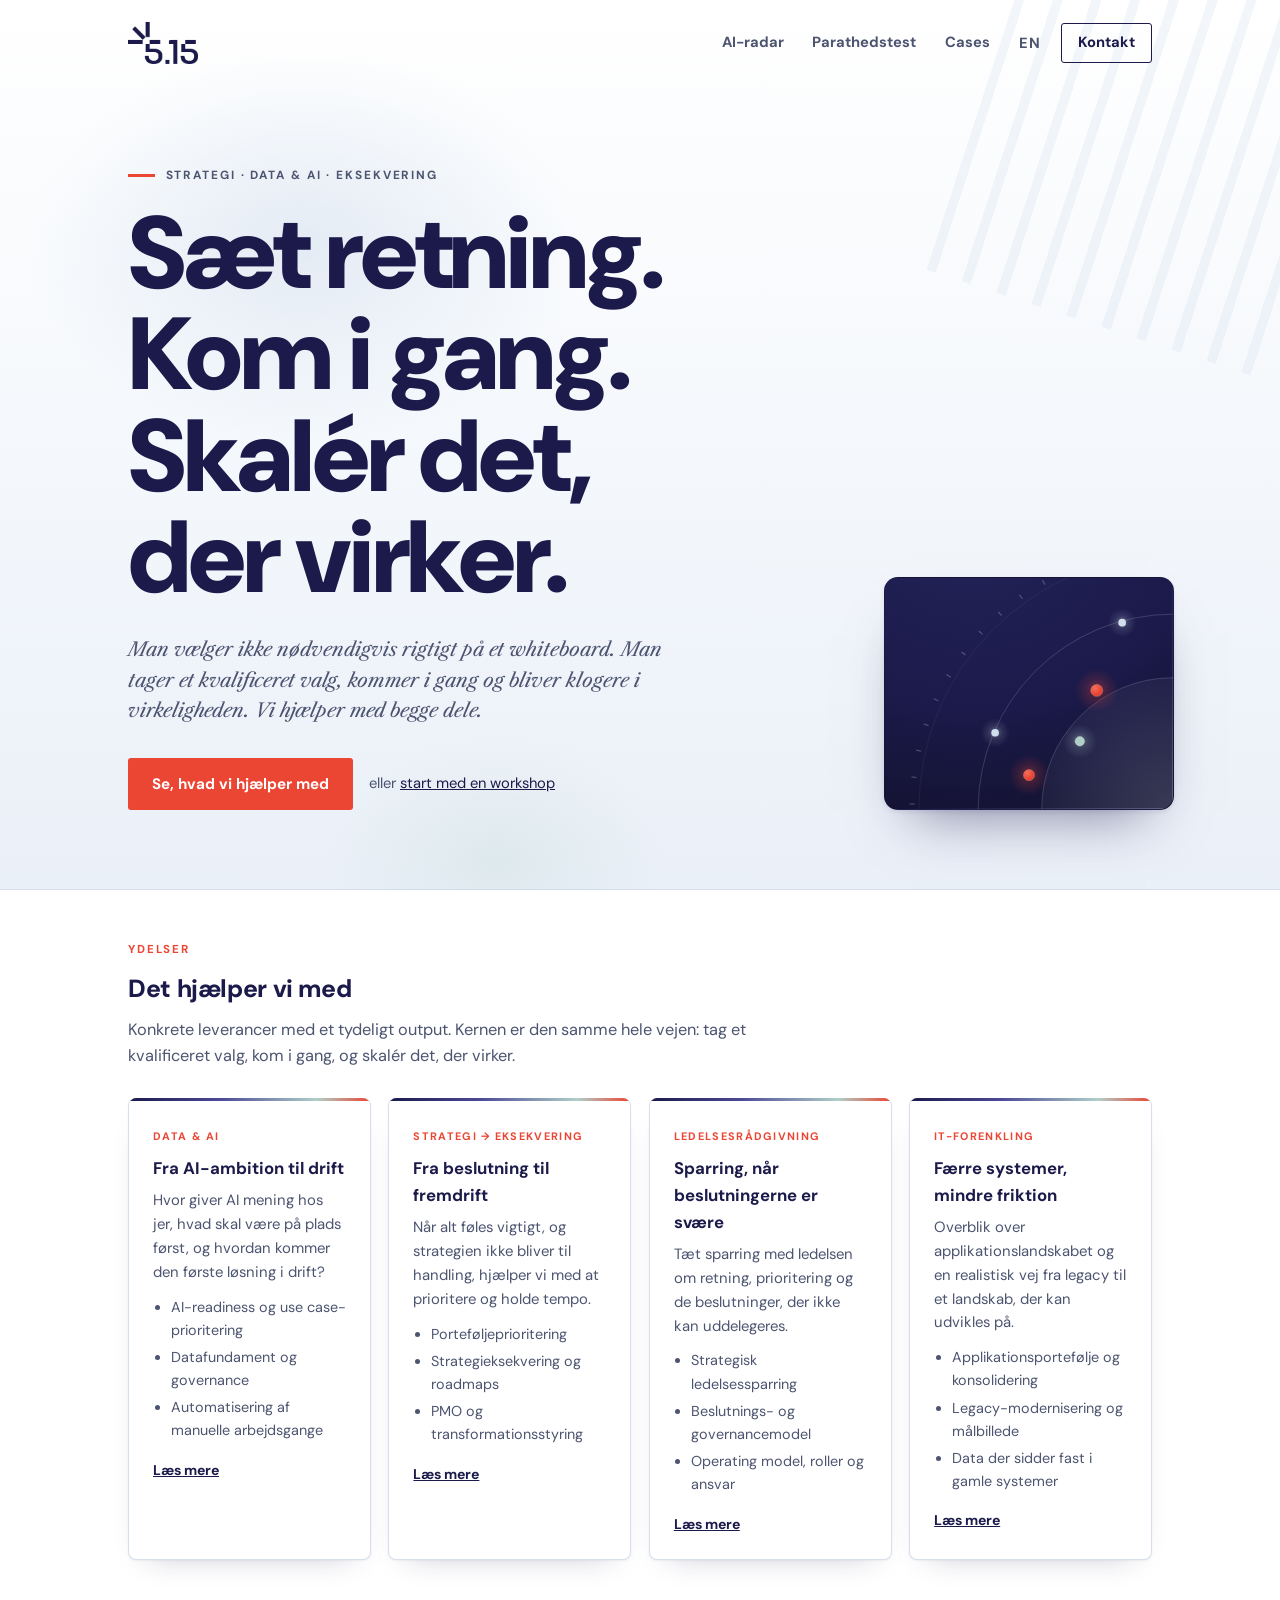
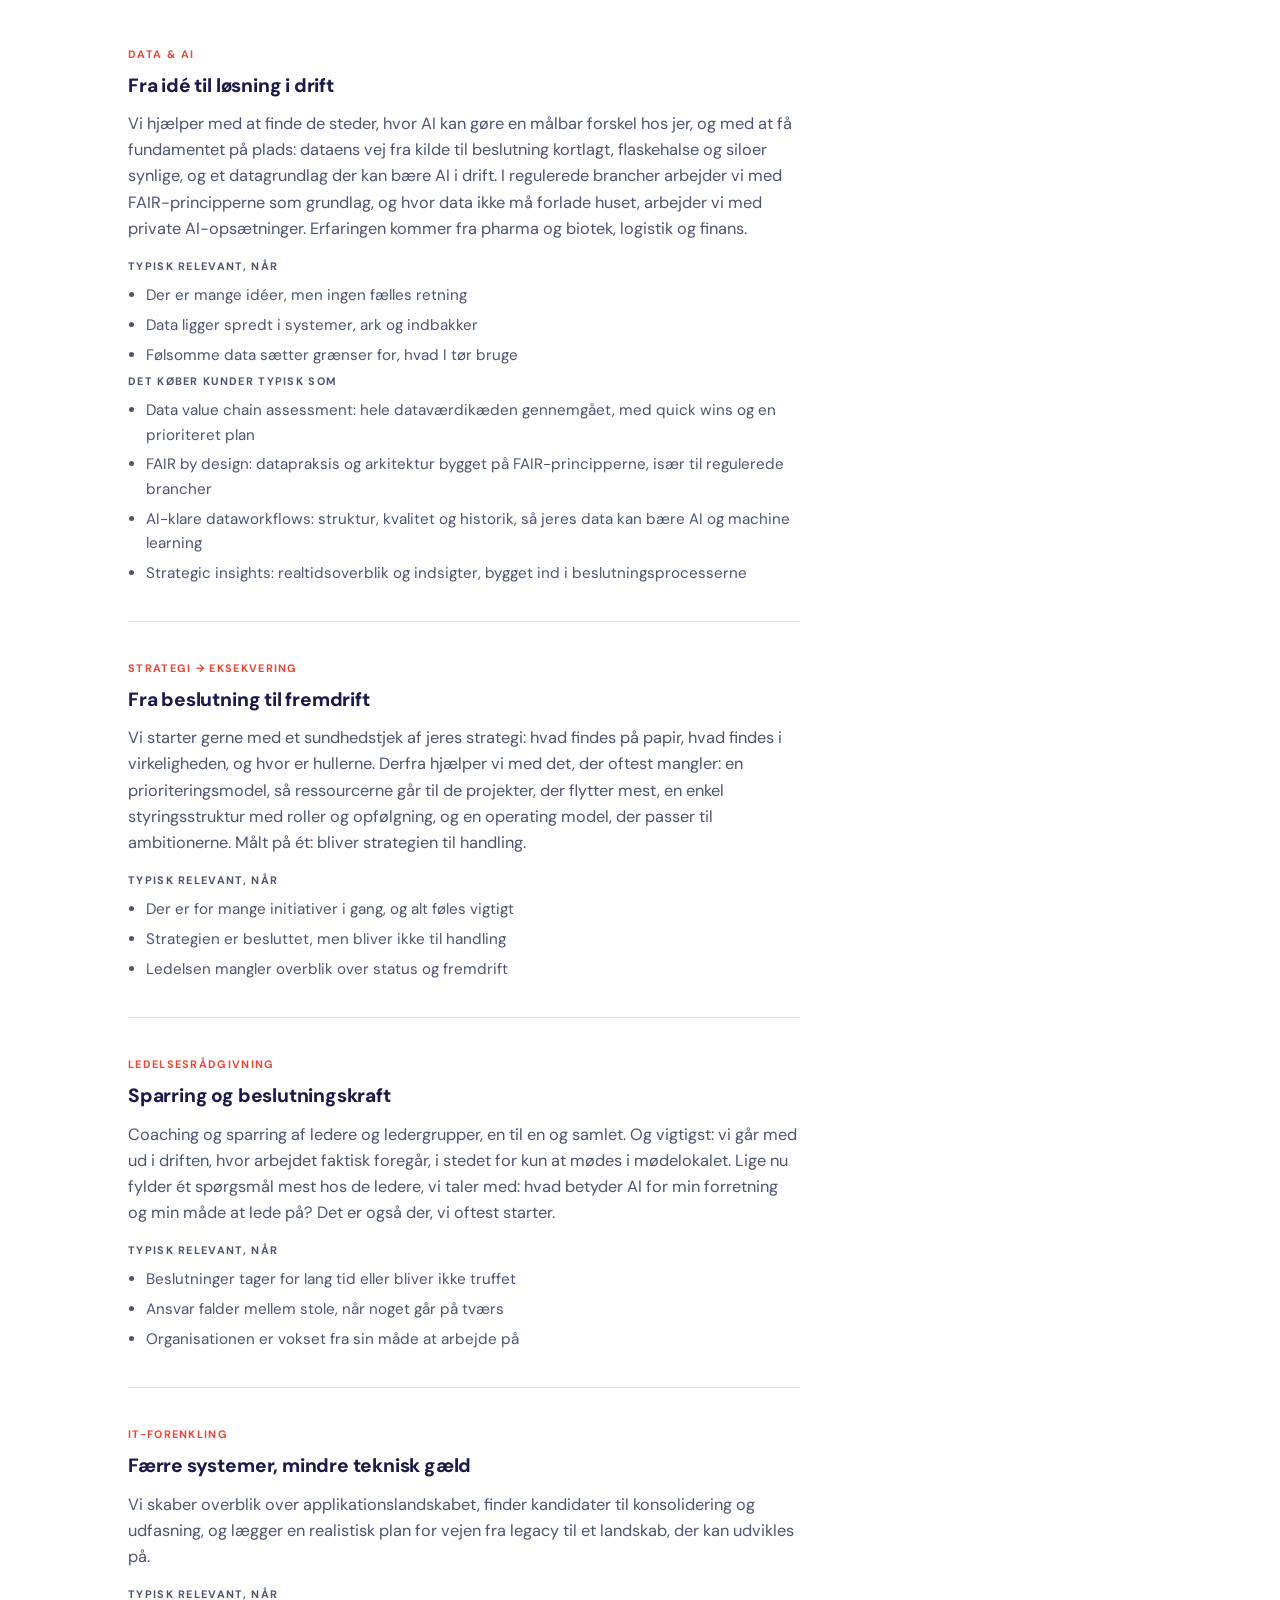
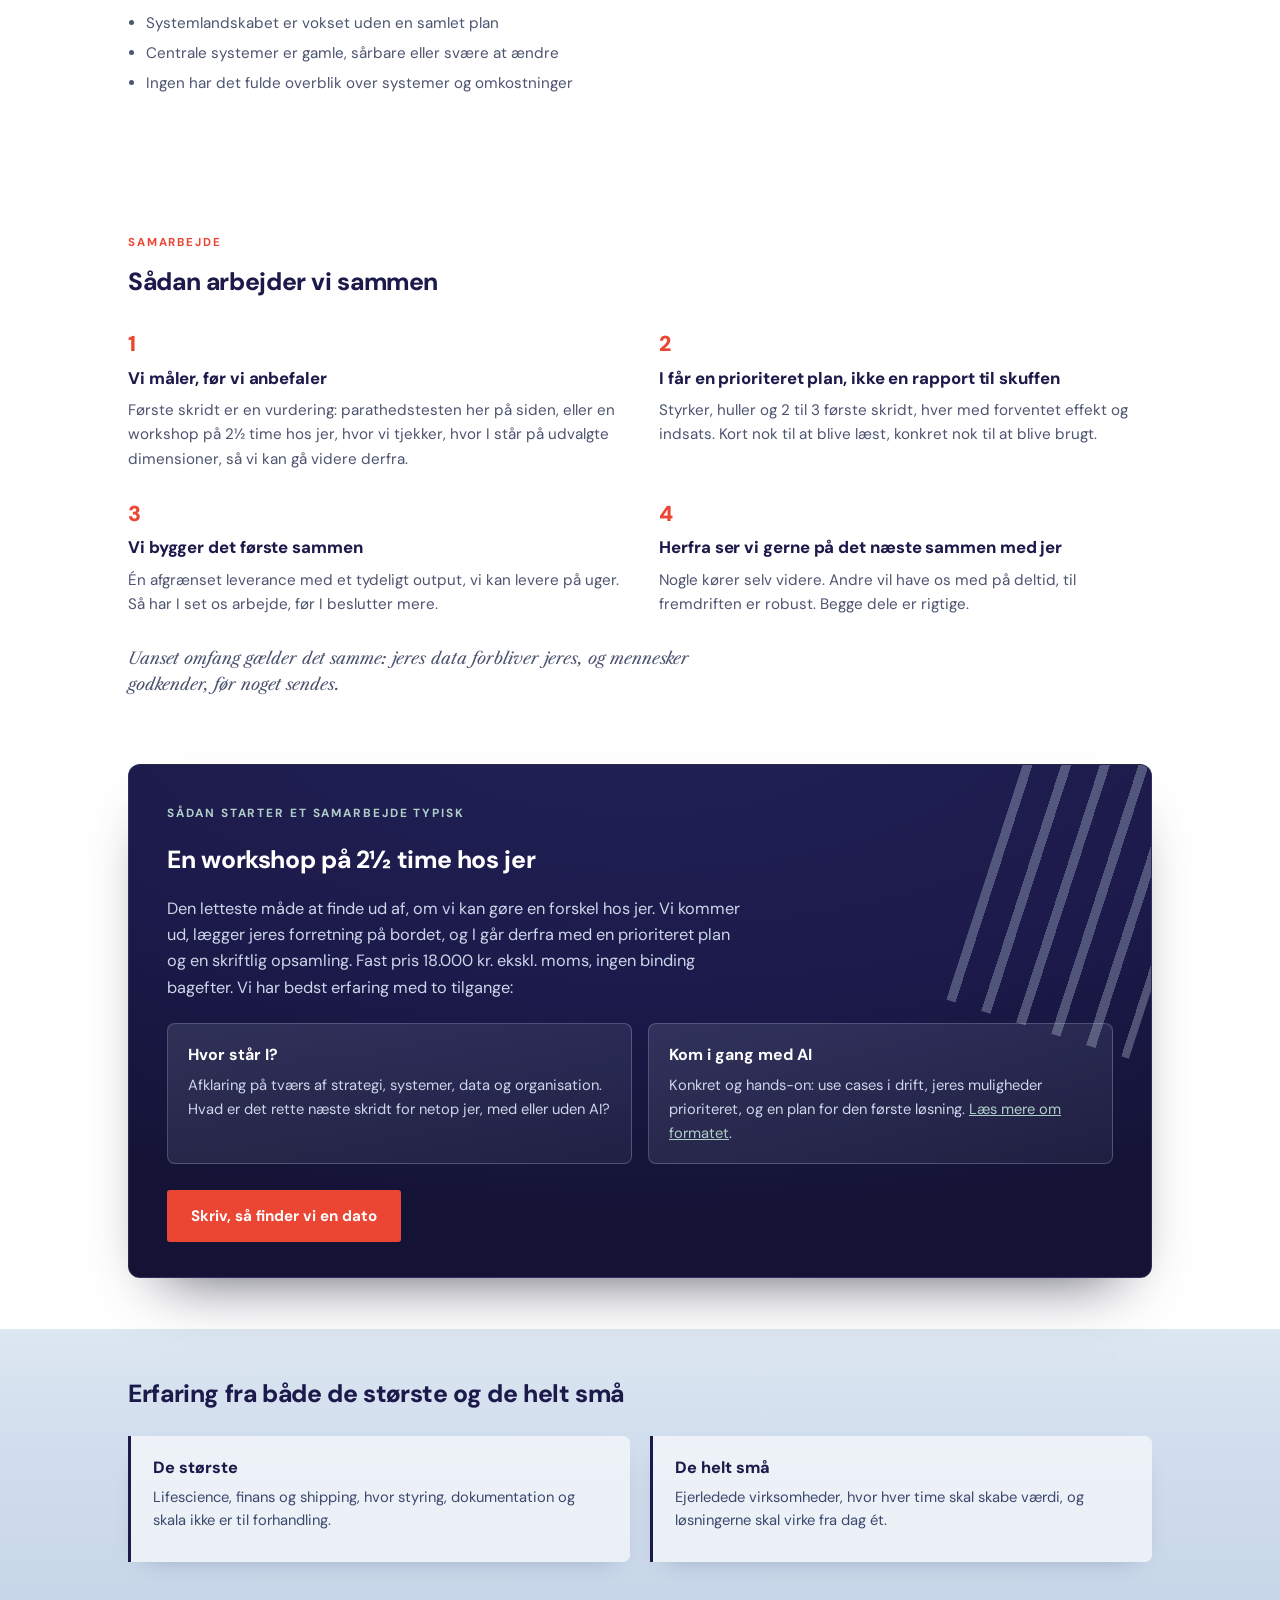
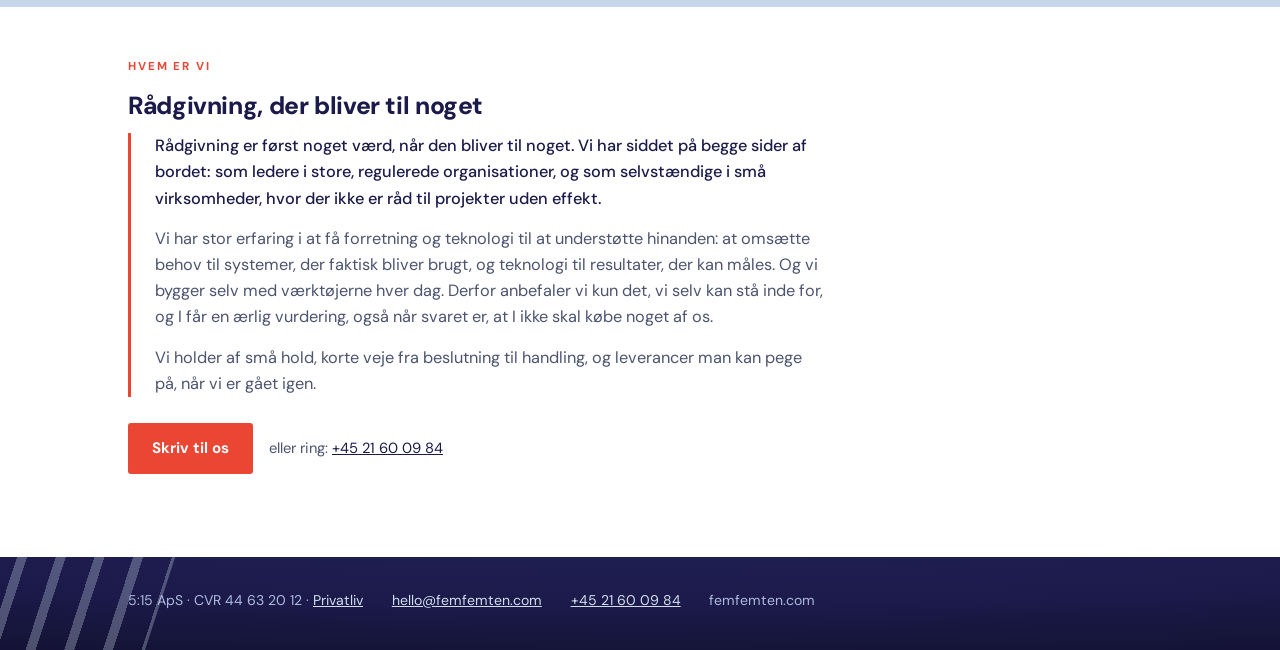
==== index.html @ 76b89e26 "Forside: lys variant live (mellemvejen) Lys hero med stor navy typografi, orange som lille signal, r" ====
<!doctype html>
<html lang="da">
<head>
<meta charset="utf-8">
<meta name="viewport" content="width=device-width, initial-scale=1">
<meta name="description" content="Fem Femten hjælper virksomheder med at sætte retning, komme i gang og skalere det, der virker. Strategi, data og AI omsat til daglig drift.">
<title>Fem Femten</title>
<meta property="og:type" content="website">
<meta property="og:title" content="Fem Femten">
<meta property="og:description" content="Sæt retning. Kom i gang. Skalér det, der virker. Strategi, data og AI omsat til daglig drift.">
<meta property="og:url" content="https://femfemten.com/">
<meta property="og:image" content="https://femfemten.com/share.png">
<meta property="og:locale" content="da_DK">
<meta name="twitter:card" content="summary_large_image">
<link rel="canonical" href="https://femfemten.com/">
<link rel="alternate" hreflang="da" href="https://femfemten.com/">
<link rel="alternate" hreflang="en" href="https://femfemten.com/?lang=en">
<link rel="alternate" hreflang="x-default" href="https://femfemten.com/">
<link rel="icon" type="image/png" href="logo.png">
<script type="application/ld+json">
{
  "@context": "https://schema.org",
  "@graph": [
    {
      "@type": "Organization",
      "@id": "https://femfemten.com/#org",
      "name": "Fem Femten",
      "legalName": "5:15 ApS",
      "taxID": "44632012",
      "vatID": "DK44632012",
      "url": "https://femfemten.com/",
      "logo": "https://femfemten.com/logo.png",
      "email": "hello@femfemten.com",
      "description": "Strategi, data og AI omsat til daglig drift. Rådgivning og løsninger i både store organisationer og SMV'er."
    },
    {
      "@type": "WebSite",
      "url": "https://femfemten.com/",
      "name": "Fem Femten",
      "publisher": { "@id": "https://femfemten.com/#org" },
      "inLanguage": ["da", "en"]
    }
  ]
}
</script>
<link rel="stylesheet" href="https://fonts.googleapis.com/css2?family=DM+Sans:opsz,wght@9..40,400;9..40,500;9..40,700;9..40,800;9..40,900&family=Libre+Caslon+Text:ital@0;1&display=swap">
<style>
  :root {
    --navy: #1b1a4a;
    --teal: #113e4f;
    --lightblue: #d1deed;
    --sage: #b0cfc9;
    --orange: #eb4634;
    --paper: #ffffff;
    --tint: #eaf0f8;
    --ink: #1b1a4a;
    --ink-soft: #4c5470;
    --line: #d7dfec;
    --card: #ffffff;
    --band-ink: #f4f7fc;
    --band-soft: #c3cde6;
    --shadow-card: 0 1px 2px rgba(27,26,74,0.05), 0 14px 30px -20px rgba(27,26,74,0.28);
    --shadow-card-hover: 0 2px 4px rgba(27,26,74,0.06), 0 22px 44px -20px rgba(27,26,74,0.4);
  }
  @media (prefers-color-scheme: dark) {
    :root:not([data-theme="light"]) {
      --paper: #121129;
      --tint: #1a1940;
      --ink: #e9edf6;
      --ink-soft: #a9b1c9;
      --line: #312f60;
      --card: #1e1d4a;
      --orange: #f0604f;
      --shadow-card: 0 1px 2px rgba(0,0,0,0.3), 0 14px 30px -18px rgba(0,0,0,0.55);
      --shadow-card-hover: 0 2px 4px rgba(0,0,0,0.35), 0 22px 44px -18px rgba(0,0,0,0.7);
    }
  }
  :root[data-theme="dark"] {
    --paper: #121129;
    --tint: #1a1940;
    --ink: #e9edf6;
    --ink-soft: #a9b1c9;
    --line: #312f60;
    --card: #1e1d4a;
    --orange: #f0604f;
    --shadow-card: 0 1px 2px rgba(0,0,0,0.3), 0 14px 30px -18px rgba(0,0,0,0.55);
    --shadow-card-hover: 0 2px 4px rgba(0,0,0,0.35), 0 22px 44px -18px rgba(0,0,0,0.7);
  }

  body {
    background: var(--paper);
    color: var(--ink);
    font-family: "DM Sans", "Helvetica Neue", Arial, sans-serif;
    font-size: 1.02rem;
    line-height: 1.6;
    margin: 0;
  }
  .wrap { max-width: 64rem; margin: 0 auto; padding: 0 1.4rem; }
  a { color: inherit; }

  .lines {
    position: absolute; pointer-events: none;
    background: repeating-linear-gradient(90deg,
      rgba(209,222,237,0.3) 0 0.6rem, transparent 0.6rem 2.3rem);
    transform: rotate(18deg);
  }

  .heroband {
    background: linear-gradient(180deg, var(--paper) 0%, var(--tint) 100%);
    color: var(--ink);
    position: relative; overflow: hidden;
    box-shadow: inset 0 -1px 0 var(--line);
  }
  .heroband .lines { right: -4rem; top: -9rem; width: 22rem; height: 30rem; opacity: 0.9; }
  .heroband .wrap { position: relative; }
  .topbar {
    display: flex; align-items: center; justify-content: space-between;
    gap: 1rem; padding: 1.4rem 0; position: relative; z-index: 1;
  }
  .wordmark {
    font-weight: 900; font-size: 1.3rem; letter-spacing: -0.01em;
    color: var(--ink); text-decoration: none; display: inline-flex; align-items: center;
  }
  .wordmark img {
    height: 2.6rem; width: auto; display: block;
  }
  @media (prefers-color-scheme: dark) {
    :root:not([data-theme="light"]) .wordmark img { filter: brightness(0) invert(1); }
  }
  :root[data-theme="dark"] .wordmark img { filter: brightness(0) invert(1); }
  .topnav { display: flex; align-items: center; gap: 0.8rem; flex-wrap: wrap; justify-content: flex-end; }
  @media (max-width: 40rem) {
    .topnav { gap: 0.1rem 0.4rem; }
    .topnav a.navlink, .langswitch { padding: 0.45rem 0.3rem; font-size: 0.88rem; }
  }
  .topnav a.navlink { white-space: nowrap; }
  .topbar a.contact {
    font-weight: 700; font-size: 0.92rem; text-decoration: none;
    border: 1.5px solid var(--ink); border-radius: 3px;
    padding: 0.45rem 1rem; color: var(--ink);
  }
  .topbar a.contact:hover { background: rgba(27,26,74,0.07); }
  .topnav a.navlink {
    font-weight: 700; font-size: 0.92rem; text-decoration: none;
    color: var(--ink-soft); padding: 0.45rem 0.5rem;
  }
  .topnav a.navlink:hover { color: var(--ink); }
  .langswitch {
    background: none; border: none; cursor: pointer;
    font-family: inherit; font-weight: 700; font-size: 0.92rem;
    color: var(--ink-soft); padding: 0.45rem 0.5rem; letter-spacing: 0.04em;
  }
  .langswitch:hover { color: var(--ink); }
  .langswitch:focus-visible { outline: 2px solid var(--navy); outline-offset: 2px; }

  .hero { padding: 5rem 0 5rem; max-width: 50rem; position: relative; z-index: 1; }
  .hero::before {
    content: ""; position: absolute; z-index: -1; pointer-events: none;
    left: -13rem; top: -7rem; width: 48rem; height: 34rem;
    background: radial-gradient(closest-side,
      rgba(209,222,237,0.55) 0%, rgba(209,222,237,0.2) 45%, rgba(209,222,237,0) 72%);
  }
  .hero::after {
    content: ""; position: absolute; z-index: -1; pointer-events: none;
    left: 8rem; bottom: -9rem; width: 30rem; height: 22rem;
    background: radial-gradient(closest-side,
      rgba(176,207,201,0.22) 0%, rgba(176,207,201,0) 70%);
  }

  /* Entrance: staggered rise. Lives only under no-preference, so
     reduced-motion (and any CSS-only fallback) shows everything at once. */
  @media (prefers-reduced-motion: no-preference) {
    .hero .kicker, .heroband h1, .hero .lead, .hero .cta-row, .radar-teaser svg {
      opacity: 0; animation: riseIn 0.75s cubic-bezier(0.2, 0.65, 0.2, 1) forwards;
    }
    .hero .kicker { animation-delay: 0.08s; }
    .heroband h1 { animation-delay: 0.18s; }
    .hero .lead { animation-delay: 0.32s; }
    .hero .cta-row { animation-delay: 0.46s; }
    .radar-teaser svg { animation-delay: 0.55s; animation-duration: 0.9s; }
  }
  @keyframes riseIn {
    from { opacity: 0; transform: translateY(16px); }
    to { opacity: 1; transform: none; }
  }

  /* Radar-teaser: kvart radarkort som moerkt panel/artefakt paa den lyse hero */
  .radar-teaser {
    display: none; position: absolute; right: 0; bottom: 5rem;
    width: 18rem; z-index: 0;
    background: radial-gradient(130% 120% at 30% -10%, #232257 0%, #1b1a4a 55%, #131230 100%);
    border-radius: 14px; overflow: hidden;
    border: 1px solid rgba(27,26,74,0.2);
    box-shadow: 0 2px 4px rgba(27,26,74,0.08), 0 30px 55px -28px rgba(27,26,74,0.55);
    transition: box-shadow 0.25s ease;
  }
  .radar-teaser:hover {
    box-shadow: 0 3px 6px rgba(27,26,74,0.1), 0 36px 62px -28px rgba(27,26,74,0.65);
  }
  @media (min-width: 69rem) {
    .radar-teaser { display: block; }
    .hero { max-width: 42rem; }
  }
  .radar-teaser svg { display: block; width: 100%; height: auto; margin-top: -20%; }
  .radar-teaser .rt-ring { fill: none; stroke: rgba(209,222,237,0.22); stroke-width: 1; }
  .radar-teaser .rt-ring.faint { stroke: rgba(209,222,237,0.08); }
  .radar-teaser .rt-ticks {
    fill: none; stroke: rgba(209,222,237,0.28); stroke-width: 6;
    stroke-dasharray: 1.4 30.4;
  }
  .radar-teaser .rt-blip { transform-box: fill-box; transform-origin: center; }
  @media (prefers-reduced-motion: no-preference) {
    .radar-teaser .rt-halo {
      transform-box: fill-box; transform-origin: center;
      animation: rtPulse 3.4s ease-in-out infinite;
    }
    .radar-teaser .rt-b2 .rt-halo { animation-delay: 1.1s; }
    .radar-teaser .rt-b3 .rt-halo { animation-delay: 0.6s; animation-duration: 4.1s; }
    .radar-teaser .rt-b4 .rt-halo { animation-delay: 1.9s; animation-duration: 4.5s; }
    .radar-teaser .rt-b5 .rt-halo { animation-delay: 2.6s; animation-duration: 3.8s; }
  }
  @keyframes rtPulse {
    0%, 100% { opacity: 0.55; transform: scale(1); }
    50% { opacity: 1; transform: scale(1.28); }
  }
  .radar-teaser svg { transition: filter 0.25s ease; }
  .radar-teaser:hover svg { filter: brightness(1.12); }
  .kicker {
    font-size: 0.74rem; font-weight: 700; text-transform: uppercase;
    letter-spacing: 0.16em; margin-bottom: 1.1rem; color: var(--ink-soft);
  }
  .heroband h1 {
    font-size: clamp(3rem, 9vw, 6.4rem); font-weight: 900;
    line-height: 0.99; letter-spacing: -0.03em; text-wrap: balance;
    color: var(--ink); margin: 0 0 1.6rem;
  }
  .heroband h1 em { font-style: normal; color: var(--ink); }
  .hero .kicker::before {
    content: ""; display: inline-block; width: 1.7rem; height: 3px;
    background: var(--orange); margin-right: 0.65rem; vertical-align: 0.18em;
  }
  .lead {
    font-family: "Libre Caslon Text", Georgia, serif; font-style: italic;
    font-size: 1.2rem; line-height: 1.6; color: var(--ink-soft);
    max-width: 36rem; margin: 0 0 2rem;
  }
  .cta-row { display: flex; flex-wrap: wrap; gap: 1rem; align-items: center; }
  .btn {
    display: inline-block; background: var(--orange); color: #ffffff;
    font-weight: 700; font-size: 0.95rem; text-decoration: none;
    padding: 0.85rem 1.5rem; border-radius: 3px;
  }
  .btn:hover { filter: brightness(1.07); }
  .btn:focus-visible { outline: 2px solid var(--navy); outline-offset: 2px; }
  .cta-row .quiet { font-size: 0.92rem; color: var(--ink-soft); }
  .cta-row .quiet a { color: var(--ink); }

  h2 {
    font-size: 1.55rem; font-weight: 800; letter-spacing: -0.015em;
    text-wrap: balance; margin: 0 0 0.5rem; color: var(--ink);
  }
  .section { padding: 3.2rem 0; }
  .section-intro { color: var(--ink-soft); max-width: 40rem; margin: 0 0 1.8rem; }
  .section-kicker {
    font-size: 0.72rem; font-weight: 700; text-transform: uppercase;
    letter-spacing: 0.16em; color: var(--orange); margin-bottom: 0.6rem;
  }

  .grid {
    display: grid; grid-template-columns: repeat(auto-fit, minmax(15rem, 1fr));
    gap: 1.1rem;
  }
  .svc {
    background: var(--card); border: 1px solid var(--line); border-top: none;
    border-radius: 8px;
    padding: 1.55rem 1.5rem 1.4rem;
    position: relative; overflow: hidden;
    box-shadow: var(--shadow-card);
    transition: transform 0.28s cubic-bezier(0.2, 0.65, 0.2, 1), box-shadow 0.28s ease;
  }
  .svc::before {
    content: ""; position: absolute; top: 0; left: 0; right: 0; height: 3px;
    background: linear-gradient(90deg, var(--navy) 0%, #4c4a96 38%, var(--sage) 78%, var(--orange) 100%);
  }
  .svc:hover { box-shadow: var(--shadow-card-hover); }
  @media (prefers-reduced-motion: no-preference) {
    .svc:hover { transform: translateY(-4px); }
  }
  .svc h3 { margin: 0 0 0.45rem; font-size: 1.05rem; font-weight: 700; }
  .svc p { margin: 0 0 0.7rem; font-size: 0.93rem; color: var(--ink-soft); }
  .svc ul { margin: 0; padding-left: 1.1rem; font-size: 0.9rem; color: var(--ink-soft); }
  .svc li { margin-bottom: 0.25rem; }
  .svc .tag {
    display: inline-block; font-size: 0.68rem; font-weight: 700;
    text-transform: uppercase; letter-spacing: 0.12em;
    color: var(--orange); margin-bottom: 0.6rem;
  }
  .svc .morelink {
    display: inline-block; margin-top: 0.8rem; font-size: 0.88rem;
    font-weight: 700; color: var(--ink);
  }

  /* Ydelser i dybden */
  .deep {
    border-top: 1px solid var(--line); padding: 2rem 0 1.9rem;
    max-width: 42rem;
  }
  .deep:first-of-type { border-top: none; padding-top: 0.4rem; }
  .deep h3 {
    margin: 0.3rem 0 0.6rem; font-size: 1.2rem; font-weight: 800;
    letter-spacing: -0.01em;
  }
  .deep p { margin: 0 0 1rem; color: var(--ink-soft); }
  .deep .whenh {
    font-size: 0.68rem; font-weight: 700; text-transform: uppercase;
    letter-spacing: 0.12em; color: var(--ink-soft); margin-bottom: 0.5rem;
  }
  .deep ul { margin: 0; padding-left: 1.15rem; color: var(--ink-soft); font-size: 0.95rem; }
  .deep li { margin-bottom: 0.35rem; }

  .workshop {
    background: radial-gradient(120% 100% at 50% -10%, #222155 0%, #1b1a4a 55%, #141335 100%);
    color: #ccd6ea;
    border: 1px solid rgba(209,222,237,0.10);
    border-radius: 12px; padding: 2.4rem 2.4rem 2.2rem; margin: 1rem 0 0;
    position: relative; overflow: hidden;
    box-shadow: 0 30px 60px -35px rgba(8,7,32,0.8);
  }
  .workshop .lines { right: -2rem; top: -3rem; width: 12rem; height: 20rem; }
  .workshop .kicker { color: var(--sage); }
  .workshop h2 { color: #ffffff; max-width: 32rem; position: relative; z-index: 1; }
  .workshop > p { max-width: 36rem; position: relative; z-index: 1; }
  .variants {
    display: grid; grid-template-columns: repeat(auto-fit, minmax(15rem, 1fr));
    gap: 1rem; margin: 1.4rem 0 1.6rem; position: relative; z-index: 1;
  }
  .variant {
    background: linear-gradient(160deg, rgba(209,222,237,0.13), rgba(209,222,237,0.06));
    border: 1px solid rgba(209,222,237,0.24);
    border-radius: 8px; padding: 1.15rem 1.25rem;
    transition: border-color 0.2s ease, background 0.2s ease;
  }
  .variant:hover { border-color: rgba(209,222,237,0.45); }
  .variant h3 { margin: 0 0 0.4rem; font-size: 1rem; font-weight: 700; color: #ffffff; }
  .variant p { margin: 0; font-size: 0.92rem; }
  .variant a { color: var(--sage); }
  .workshop .btn { position: relative; z-index: 1; }

  /* Erfaring: lyseblåt bånd, to verdener */
  .refsband {
    background: linear-gradient(180deg, #dde7f2 0%, #d1deed 40%, #c7d6e8 100%);
    color: #1b1a4a;
  }
  .refsband .section { padding: 2.8rem 0; }
  .refsband h2 { color: #1b1a4a; }
  .worlds {
    display: grid; grid-template-columns: repeat(auto-fit, minmax(17rem, 1fr));
    gap: 1.2rem; margin-top: 1.4rem;
  }
  .world {
    background: rgba(255,255,255,0.62); border-left: 3px solid #1b1a4a;
    border-radius: 0 7px 7px 0; padding: 1.2rem 1.4rem;
    box-shadow: 0 10px 24px -16px rgba(27,26,74,0.35);
  }
  .world h3 { margin: 0 0 0.3rem; font-size: 1.02rem; font-weight: 800; color: #1b1a4a; }
  .world p { margin: 0 0 0.6rem; font-size: 0.92rem; color: #3c486e; }
  .world .names { font-weight: 800; font-size: 0.98rem; color: #1b1a4a; }

  .story { max-width: 42rem; border-left: 3px solid var(--orange); padding-left: 1.5rem; }
  .story p { margin: 0 0 0.9rem; color: var(--ink-soft); }
  .story p:first-child { color: var(--ink); font-weight: 500; }

  .stepgrid {
    display: grid; grid-template-columns: 1fr 1fr; gap: 1.6rem 2.4rem;
    margin-top: 1.6rem;
  }
  @media (max-width: 40rem) { .stepgrid { grid-template-columns: 1fr; } }
  .step .stepnum {
    font-weight: 900; font-size: 1.35rem; color: var(--orange);
    margin-bottom: 0.2rem;
  }
  .step h3 { font-size: 1.05rem; font-weight: 800; margin: 0 0 0.4rem; letter-spacing: -0.005em; }
  .step p { margin: 0; font-size: 0.95rem; color: var(--ink-soft); }
  .colnote {
    margin: 1.8rem 0 0; font-family: "Libre Caslon Text", Georgia, serif;
    font-style: italic; color: var(--ink-soft); max-width: 40rem;
  }

  .footband {
    background: radial-gradient(130% 130% at 50% -20%, #222155 0%, #1b1a4a 55%, #141335 100%);
    color: #aebadd; position: relative; overflow: hidden;
    margin-top: 2rem;
  }

  /* Scroll-reveal: kun aktiv når JS har sat html.js-reveal, og aldrig ved reduced motion.
     Uden JS er alt synligt. */
  @media (prefers-reduced-motion: no-preference) {
    html.js-reveal .reveal {
      opacity: 0; transform: translateY(18px);
      transition: opacity 0.7s ease, transform 0.7s cubic-bezier(0.2, 0.65, 0.2, 1);
    }
    html.js-reveal .reveal.is-in { opacity: 1; transform: none; }
  }
  .footband .lines { left: -4rem; bottom: -8rem; width: 14rem; height: 24rem; }
  .footband footer {
    padding: 2rem 0 2.4rem; font-size: 0.88rem;
    display: flex; flex-wrap: wrap; gap: 0.4rem 1.8rem;
    position: relative; z-index: 1;
  }
  .footband a { color: #d1deed; }
</style>
</head>
<body>
<div class="heroband">
  <div class="lines"></div>
  <div class="wrap">
    <nav class="topbar">
      <a class="wordmark" href="#" aria-label="Fem Femten"><img src="logo.png" alt="5.15"></a>
      <div class="topnav">
        <a class="navlink" href="radar.html" data-i18n="navRadar">AI-radar</a>
        <a class="navlink" href="test.html" data-i18n="navTest">Parathedstest</a>
        <a class="navlink" href="cases.html" data-i18n="navCases">Cases</a>
        <button class="langswitch" id="langswitch" type="button" aria-label="Switch language">EN</button>
        <a class="contact" href="mailto:hello@femfemten.com" data-i18n="contact">Kontakt</a>
      </div>
    </nav>
    <header class="hero">
      <div class="kicker" data-i18n="kicker">Strategi · Data &amp; AI · Eksekvering</div>
      <h1 data-i18n="h1">Sæt retning. Kom i gang. <em>Skalér det, der virker.</em></h1>
      <p class="lead" data-i18n="lead">Man vælger ikke nødvendigvis rigtigt på et whiteboard. Man tager et kvalificeret valg, kommer i gang og bliver klogere i virkeligheden. Vi hjælper med begge dele.</p>
      <div class="cta-row">
        <a class="btn" href="#ydelser" data-i18n="cta1">Se, hvad vi hjælper med</a>
        <span class="quiet" data-i18n="cta2">eller <a href="#workshop">start med en workshop</a></span>
      </div>
    </header>
    <a class="radar-teaser" href="radar.html" aria-hidden="true" tabindex="-1">
      <svg viewBox="0 0 340 340" xmlns="http://www.w3.org/2000/svg">
        <defs>
          <radialGradient id="rtZone" gradientUnits="userSpaceOnUse" cx="340" cy="340" r="155">
            <stop offset="0" stop-color="rgba(209,222,237,0.20)"></stop>
            <stop offset="1" stop-color="rgba(209,222,237,0.05)"></stop>
          </radialGradient>
          <radialGradient id="rtHaloO">
            <stop offset="0" stop-color="rgba(235,70,52,0.5)"></stop>
            <stop offset="0.5" stop-color="rgba(235,70,52,0.16)"></stop>
            <stop offset="1" stop-color="rgba(235,70,52,0)"></stop>
          </radialGradient>
          <radialGradient id="rtHaloS">
            <stop offset="0" stop-color="rgba(176,207,201,0.5)"></stop>
            <stop offset="0.5" stop-color="rgba(176,207,201,0.14)"></stop>
            <stop offset="1" stop-color="rgba(176,207,201,0)"></stop>
          </radialGradient>
          <radialGradient id="rtHaloL">
            <stop offset="0" stop-color="rgba(209,222,237,0.45)"></stop>
            <stop offset="0.5" stop-color="rgba(209,222,237,0.12)"></stop>
            <stop offset="1" stop-color="rgba(209,222,237,0)"></stop>
          </radialGradient>
          <radialGradient id="rtDotO" cx="0.35" cy="0.3" r="0.85">
            <stop offset="0" stop-color="#f4705c"></stop>
            <stop offset="0.6" stop-color="#eb4634"></stop>
            <stop offset="1" stop-color="#d43524"></stop>
          </radialGradient>
          <linearGradient id="rtBase" gradientUnits="userSpaceOnUse" x1="40" y1="340" x2="340" y2="340">
            <stop offset="0" stop-color="rgba(209,222,237,0)"></stop>
            <stop offset="1" stop-color="rgba(209,222,237,0.5)"></stop>
          </linearGradient>
          <linearGradient id="rtEdge" gradientUnits="userSpaceOnUse" x1="340" y1="40" x2="340" y2="340">
            <stop offset="0" stop-color="rgba(209,222,237,0)"></stop>
            <stop offset="1" stop-color="rgba(209,222,237,0.5)"></stop>
          </linearGradient>
          <filter id="rtLift" x="-60%" y="-60%" width="220%" height="220%">
            <feDropShadow dx="0" dy="2" stdDeviation="2.5" flood-color="#0a0926" flood-opacity="0.35"></feDropShadow>
          </filter>
        </defs>
        <path fill="url(#rtZone)" d="M 340 185 A 155 155 0 0 0 185 340 L 340 340 Z"></path>
        <path class="rt-ring faint" d="M 340 40 A 300 300 0 0 0 40 340"></path>
        <path class="rt-ring" d="M 340 110 A 230 230 0 0 0 110 340"></path>
        <path class="rt-ring" d="M 340 185 A 155 155 0 0 0 185 340"></path>
        <path class="rt-ticks" d="M 340 32 A 308 308 0 0 0 32 340"></path>
        <line x1="40" y1="340" x2="340" y2="340" stroke="url(#rtBase)" stroke-width="1.2"></line>
        <line x1="340" y1="40" x2="340" y2="340" stroke="url(#rtEdge)" stroke-width="1.2"></line>
        <g class="rt-blip rt-b1">
          <circle class="rt-halo" cx="250" cy="200" r="26" fill="url(#rtHaloO)"></circle>
          <circle cx="250" cy="200" r="7" fill="url(#rtDotO)" stroke="rgba(255,255,255,0.28)" stroke-width="0.8" filter="url(#rtLift)"></circle>
        </g>
        <g class="rt-blip rt-b2">
          <circle class="rt-halo" cx="170" cy="300" r="24" fill="url(#rtHaloO)"></circle>
          <circle cx="170" cy="300" r="6.5" fill="url(#rtDotO)" stroke="rgba(255,255,255,0.28)" stroke-width="0.8" filter="url(#rtLift)"></circle>
        </g>
        <g class="rt-blip rt-b3">
          <circle class="rt-halo" cx="230" cy="260" r="20" fill="url(#rtHaloS)"></circle>
          <circle cx="230" cy="260" r="5.5" fill="#b0cfc9" stroke="rgba(255,255,255,0.35)" stroke-width="0.8" filter="url(#rtLift)"></circle>
        </g>
        <g class="rt-blip rt-b4">
          <circle class="rt-halo" cx="280" cy="120" r="17" fill="url(#rtHaloL)"></circle>
          <circle cx="280" cy="120" r="4.5" fill="#d1deed" filter="url(#rtLift)"></circle>
        </g>
        <g class="rt-blip rt-b5">
          <circle class="rt-halo" cx="130" cy="250" r="17" fill="url(#rtHaloL)"></circle>
          <circle cx="130" cy="250" r="4.5" fill="#d1deed" filter="url(#rtLift)"></circle>
        </g>
      </svg>
    </a>
  </div>
</div>

<div class="wrap">
  <section class="section" id="ydelser">
    <div class="section-kicker" data-i18n="svcKicker">Ydelser</div>
    <h2 data-i18n="svcH2">Det hjælper vi med</h2>
    <p class="section-intro" data-i18n="svcIntro">Konkrete leverancer med et tydeligt output. Kernen er den samme hele vejen: tag et kvalificeret valg, kom i gang, og skalér det, der virker.</p>
    <div class="grid">
      <div class="svc">
        <span class="tag" data-i18n="s1tag">Data &amp; AI</span>
        <h3 data-i18n="s1h">Fra AI-ambition til drift</h3>
        <p data-i18n="s1p">Hvor giver AI mening hos jer, hvad skal være på plads først, og hvordan kommer den første løsning i drift?</p>
        <ul>
          <li data-i18n="s1a">AI-readiness og use case-prioritering</li>
          <li data-i18n="s1b">Datafundament og governance</li>
          <li data-i18n="s1c">Automatisering af manuelle arbejdsgange</li>
        </ul>
        <a class="morelink" href="#deep-d1" data-i18n="more">Læs mere</a>
      </div>
      <div class="svc">
        <span class="tag" data-i18n="s2tag">Strategi → eksekvering</span>
        <h3 data-i18n="s2h">Fra beslutning til fremdrift</h3>
        <p data-i18n="s2p">Når alt føles vigtigt, og strategien ikke bliver til handling, hjælper vi med at prioritere og holde tempo.</p>
        <ul>
          <li data-i18n="s2a">Porteføljeprioritering</li>
          <li data-i18n="s2b">Strategieksekvering og roadmaps</li>
          <li data-i18n="s2c">PMO og transformationsstyring</li>
        </ul>
        <a class="morelink" href="#deep-d2" data-i18n="more">Læs mere</a>
      </div>
      <div class="svc">
        <span class="tag" data-i18n="s3tag">Ledelsesrådgivning</span>
        <h3 data-i18n="s3h">Sparring, når beslutningerne er svære</h3>
        <p data-i18n="s3p">Tæt sparring med ledelsen om retning, prioritering og de beslutninger, der ikke kan uddelegeres.</p>
        <ul>
          <li data-i18n="s3a">Strategisk ledelsessparring</li>
          <li data-i18n="s3b">Beslutnings- og governancemodel</li>
          <li data-i18n="s3c">Operating model, roller og ansvar</li>
        </ul>
        <a class="morelink" href="#deep-d3" data-i18n="more">Læs mere</a>
      </div>
      <div class="svc">
        <span class="tag" data-i18n="s4tag">IT-forenkling</span>
        <h3 data-i18n="s4h">Færre systemer, mindre friktion</h3>
        <p data-i18n="s4p">Overblik over applikationslandskabet og en realistisk vej fra legacy til et landskab, der kan udvikles på.</p>
        <ul>
          <li data-i18n="s4a">Applikationsportefølje og konsolidering</li>
          <li data-i18n="s4b">Legacy-modernisering og målbillede</li>
          <li data-i18n="s4c">Data der sidder fast i gamle systemer</li>
        </ul>
        <a class="morelink" href="#deep-d4" data-i18n="more">Læs mere</a>
      </div>
    </div>
  </section>

  <section class="section" id="dybde" style="padding-top:1.4rem">
    <div class="deep" id="deep-d1">
      <span class="tag" style="display:inline-block;font-size:0.68rem;font-weight:700;text-transform:uppercase;letter-spacing:0.12em;color:var(--orange)" data-i18n="s1tag">Data &amp; AI</span>
      <h3 data-i18n="d1h">Fra idé til løsning i drift</h3>
      <p data-i18n="d1p">Vi hjælper med at finde de steder, hvor AI kan gøre en målbar forskel hos jer, og med at få fundamentet på plads: dataens vej fra kilde til beslutning kortlagt, flaskehalse og siloer synlige, og et datagrundlag der kan bære AI i drift. I regulerede brancher arbejder vi med FAIR-principperne som grundlag, og hvor data ikke må forlade huset, arbejder vi med private AI-opsætninger. Erfaringen kommer fra pharma og biotek, logistik og finans.</p>
      <div class="whenh" data-i18n="whenH">Typisk relevant, når</div>
      <ul>
        <li data-i18n="d1w1">Der er mange idéer, men ingen fælles retning</li>
        <li data-i18n="d1w2">Data ligger spredt i systemer, ark og indbakker</li>
        <li data-i18n="d1w3">Følsomme data sætter grænser for, hvad I tør bruge</li>
      </ul>
      <div class="whenh" data-i18n="pkgH">Det køber kunder typisk som</div>
      <ul>
        <li data-i18n="d1k1">Data value chain assessment: hele dataværdikæden gennemgået, med quick wins og en prioriteret plan</li>
        <li data-i18n="d1k2">FAIR by design: datapraksis og arkitektur bygget på FAIR-principperne, især til regulerede brancher</li>
        <li data-i18n="d1k3">AI-klare dataworkflows: struktur, kvalitet og historik, så jeres data kan bære AI og machine learning</li>
        <li data-i18n="d1k4">Strategic insights: realtidsoverblik og indsigter, bygget ind i beslutningsprocesserne</li>
      </ul>
    </div>
    <div class="deep" id="deep-d2">
      <span class="tag" style="display:inline-block;font-size:0.68rem;font-weight:700;text-transform:uppercase;letter-spacing:0.12em;color:var(--orange)" data-i18n="s2tag">Strategi → eksekvering</span>
      <h3 data-i18n="d2h">Fra beslutning til fremdrift</h3>
      <p data-i18n="d2p">Vi starter gerne med et sundhedstjek af jeres strategi: hvad findes på papir, hvad findes i virkeligheden, og hvor er hullerne. Derfra hjælper vi med det, der oftest mangler: en prioriteringsmodel, så ressourcerne går til de projekter, der flytter mest, en enkel styringsstruktur med roller og opfølgning, og en operating model, der passer til ambitionerne. Målt på ét: bliver strategien til handling.</p>
      <div class="whenh" data-i18n="whenH">Typisk relevant, når</div>
      <ul>
        <li data-i18n="d2w1">Der er for mange initiativer i gang, og alt føles vigtigt</li>
        <li data-i18n="d2w2">Strategien er besluttet, men bliver ikke til handling</li>
        <li data-i18n="d2w3">Ledelsen mangler overblik over status og fremdrift</li>
      </ul>
    </div>
    <div class="deep" id="deep-d3">
      <span class="tag" style="display:inline-block;font-size:0.68rem;font-weight:700;text-transform:uppercase;letter-spacing:0.12em;color:var(--orange)" data-i18n="s3tag">Ledelsesrådgivning</span>
      <h3 data-i18n="d3h">Sparring og beslutningskraft</h3>
      <p data-i18n="d3p">Coaching og sparring af ledere og ledergrupper, en til en og samlet. Og vigtigst: vi går med ud i driften, hvor arbejdet faktisk foregår, i stedet for kun at mødes i mødelokalet. Lige nu fylder ét spørgsmål mest hos de ledere, vi taler med: hvad betyder AI for min forretning og min måde at lede på? Det er også der, vi oftest starter.</p>
      <div class="whenh" data-i18n="whenH">Typisk relevant, når</div>
      <ul>
        <li data-i18n="d3w1">Beslutninger tager for lang tid eller bliver ikke truffet</li>
        <li data-i18n="d3w2">Ansvar falder mellem stole, når noget går på tværs</li>
        <li data-i18n="d3w3">Organisationen er vokset fra sin måde at arbejde på</li>
      </ul>
    </div>
    <div class="deep" id="deep-d4">
      <span class="tag" style="display:inline-block;font-size:0.68rem;font-weight:700;text-transform:uppercase;letter-spacing:0.12em;color:var(--orange)" data-i18n="s4tag">IT-forenkling</span>
      <h3 data-i18n="d4h">Færre systemer, mindre teknisk gæld</h3>
      <p data-i18n="d4p">Vi skaber overblik over applikationslandskabet, finder kandidater til konsolidering og udfasning, og lægger en realistisk plan for vejen fra legacy til et landskab, der kan udvikles på.</p>
      <div class="whenh" data-i18n="whenH">Typisk relevant, når</div>
      <ul>
        <li data-i18n="d4w1">Systemlandskabet er vokset uden en samlet plan</li>
        <li data-i18n="d4w2">Centrale systemer er gamle, sårbare eller svære at ændre</li>
        <li data-i18n="d4w3">Ingen har det fulde overblik over systemer og omkostninger</li>
      </ul>
    </div>
  </section>

  <section class="section" id="samarbejde">
    <div class="section-kicker" data-i18n="colKicker">Samarbejde</div>
    <h2 data-i18n="colH2">Sådan arbejder vi sammen</h2>
    <div class="stepgrid">
      <div class="step">
        <div class="stepnum">1</div>
        <h3 data-i18n="step1h">Vi måler, før vi anbefaler</h3>
        <p data-i18n="step1p">Første skridt er en vurdering: parathedstesten her på siden, eller en workshop på 2½ time hos jer, hvor vi tjekker, hvor I står på udvalgte dimensioner, så vi kan gå videre derfra.</p>
      </div>
      <div class="step">
        <div class="stepnum">2</div>
        <h3 data-i18n="step2h">I får en prioriteret plan, ikke en rapport til skuffen</h3>
        <p data-i18n="step2p">Styrker, huller og 2 til 3 første skridt, hver med forventet effekt og indsats. Kort nok til at blive læst, konkret nok til at blive brugt.</p>
      </div>
      <div class="step">
        <div class="stepnum">3</div>
        <h3 data-i18n="step3h">Vi bygger det første sammen</h3>
        <p data-i18n="step3p">Én afgrænset leverance med et tydeligt output, vi kan levere på uger. Så har I set os arbejde, før I beslutter mere.</p>
      </div>
      <div class="step">
        <div class="stepnum">4</div>
        <h3 data-i18n="step4h">Herfra ser vi gerne på det næste sammen med jer</h3>
        <p data-i18n="step4p">Nogle kører selv videre. Andre vil have os med på deltid, til fremdriften er robust. Begge dele er rigtige.</p>
      </div>
    </div>
    <p class="colnote" data-i18n="colNote">Uanset omfang gælder det samme: jeres data forbliver jeres, og mennesker godkender, før noget sendes.</p>
  </section>

  <section class="section" id="workshop" style="padding-top:0">
    <div class="workshop">
      <div class="lines"></div>
      <div class="kicker" data-i18n="wKicker">Sådan starter et samarbejde typisk</div>
      <h2 data-i18n="wH2">En workshop på 2½ time hos jer</h2>
      <p data-i18n="wP">Den letteste måde at finde ud af, om vi kan gøre en forskel hos jer. Vi kommer ud, lægger jeres forretning på bordet, og I går derfra med en prioriteret plan og en skriftlig opsamling. Fast pris 18.000 kr. ekskl. moms, ingen binding bagefter. Vi har bedst erfaring med to tilgange:</p>
      <div class="variants">
        <div class="variant">
          <h3 data-i18n="v1h">Hvor står I?</h3>
          <p data-i18n="v1p">Afklaring på tværs af strategi, systemer, data og organisation. Hvad er det rette næste skridt for netop jer, med eller uden AI?</p>
        </div>
        <div class="variant">
          <h3 data-i18n="v2h">Kom i gang med AI</h3>
          <p data-i18n="v2p">Konkret og hands-on: use cases i drift, jeres muligheder prioriteret, og en plan for den første løsning. <a href="workshop.html">Læs mere om formatet</a>.</p>
        </div>
      </div>
      <a class="btn" href="mailto:hello@femfemten.com?subject=Workshop" data-i18n="wBtn">Skriv, så finder vi en dato</a>
    </div>
  </section>
</div>

<div class="refsband">
  <div class="wrap">
    <section class="section">
      <h2 data-i18n="rH2">Erfaring fra både de største og de helt små</h2>
      <div class="worlds">
        <div class="world">
          <h3 data-i18n="r1h">De største</h3>
          <p data-i18n="r1p">Lifescience, finans og shipping, hvor styring, dokumentation og skala ikke er til forhandling.</p>
        </div>
        <div class="world">
          <h3 data-i18n="r2h">De helt små</h3>
          <p data-i18n="r2p">Ejerledede virksomheder, hvor hver time skal skabe værdi, og løsningerne skal virke fra dag ét.</p>
        </div>
      </div>
    </section>
  </div>
</div>

<div class="wrap">
  <section class="section" id="kontakt">
    <div class="section-kicker" data-i18n="aKicker">Hvem er vi</div>
    <h2 data-i18n="aH2">Rådgivning, der bliver til noget</h2>
    <div class="story">
      <p data-i18n="aP1">Rådgivning er først noget værd, når den bliver til noget. Vi har siddet på begge sider af bordet: som ledere i store, regulerede organisationer, og som selvstændige i små virksomheder, hvor der ikke er råd til projekter uden effekt.</p>
      <p data-i18n="aP2">Vi har stor erfaring i at få forretning og teknologi til at understøtte hinanden: at omsætte behov til systemer, der faktisk bliver brugt, og teknologi til resultater, der kan måles. Og vi bygger selv med værktøjerne hver dag. Derfor anbefaler vi kun det, vi selv kan stå inde for, og I får en ærlig vurdering, også når svaret er, at I ikke skal købe noget af os.</p>
      <p data-i18n="aP3">Vi holder af små hold, korte veje fra beslutning til handling, og leverancer man kan pege på, når vi er gået igen.</p>
    </div>
    <div class="cta-row" style="margin-top:1.6rem">
      <a class="btn" href="mailto:hello@femfemten.com" data-i18n="cBtn">Skriv til os</a>
      <span class="quiet" style="color:var(--ink-soft)" data-i18n="cAlt">eller ring: <a href="tel:+4521600984" style="color:var(--ink)">+45 21 60 09 84</a></span>
    </div>
  </section>
</div>

<div class="footband">
  <div class="lines"></div>
  <div class="wrap">
    <footer>
      <span>5:15 ApS · CVR 44 63 20 12 · <a href="privatliv.html">Privatliv</a></span>
      <span><a href="mailto:hello@femfemten.com">hello@femfemten.com</a></span>
      <span><a href="tel:+4521600984">+45 21 60 09 84</a></span>
      <span>femfemten.com</span>
    </footer>
  </div>
</div>

<script>
  (function () {
    var t = {
      da: {
        navRadar: 'AI-radar',
        navTest: 'Parathedstest',
        navCases: 'Cases',
        contact: 'Kontakt',
        kicker: 'Strategi · Data &amp; AI · Eksekvering',
        h1: 'Sæt retning. Kom i gang. <em>Skalér det, der virker.</em>',
        lead: 'Man vælger ikke nødvendigvis rigtigt på et whiteboard. Man tager et kvalificeret valg, kommer i gang og bliver klogere i virkeligheden. Vi hjælper med begge dele.',
        cta1: 'Se, hvad vi hjælper med',
        cta2: 'eller <a href="#workshop">start med en workshop</a>',
        svcKicker: 'Ydelser',
        svcH2: 'Det hjælper vi med',
        svcIntro: 'Konkrete leverancer med et tydeligt output. Kernen er den samme hele vejen: tag et kvalificeret valg, kom i gang, og skalér det, der virker.',
        s1tag: 'Data &amp; AI', s1h: 'Fra AI-ambition til drift',
        s1p: 'Hvor giver AI mening hos jer, hvad skal være på plads først, og hvordan kommer den første løsning i drift?',
        s1a: 'AI-readiness og use case-prioritering', s1b: 'Datafundament og governance', s1c: 'Automatisering af manuelle arbejdsgange',
        s2tag: 'Strategi → eksekvering', s2h: 'Fra beslutning til fremdrift',
        s2p: 'Når alt føles vigtigt, og strategien ikke bliver til handling, hjælper vi med at prioritere og holde tempo.',
        s2a: 'Porteføljeprioritering', s2b: 'Strategieksekvering og roadmaps', s2c: 'PMO og transformationsstyring',
        s3tag: 'Ledelsesrådgivning', s3h: 'Sparring, når beslutningerne er svære',
        s3p: 'Tæt sparring med ledelsen om retning, prioritering og de beslutninger, der ikke kan uddelegeres.',
        s3a: 'Strategisk ledelsessparring', s3b: 'Beslutnings- og governancemodel', s3c: 'Operating model, roller og ansvar',
        s4tag: 'IT-forenkling', s4h: 'Færre systemer, mindre friktion',
        s4p: 'Overblik over applikationslandskabet og en realistisk vej fra legacy til et landskab, der kan udvikles på.',
        s4a: 'Applikationsportefølje og konsolidering', s4b: 'Legacy-modernisering og målbillede', s4c: 'Data der sidder fast i gamle systemer',
        more: 'Læs mere',
        whenH: 'Typisk relevant, når',
        d1h: 'Fra idé til løsning i drift',
        d1p: 'Vi hjælper med at finde de steder, hvor AI kan gøre en målbar forskel hos jer, og med at få fundamentet på plads: dataens vej fra kilde til beslutning kortlagt, flaskehalse og siloer synlige, og et datagrundlag der kan bære AI i drift. I regulerede brancher arbejder vi med FAIR-principperne som grundlag, og hvor data ikke må forlade huset, arbejder vi med private AI-opsætninger. Erfaringen kommer fra pharma og biotek, logistik og finans.',
        pkgH: 'Det køber kunder typisk som',
        d1k1: 'Data value chain assessment: hele dataværdikæden gennemgået, med quick wins og en prioriteret plan',
        d1k2: 'FAIR by design: datapraksis og arkitektur bygget på FAIR-principperne, især til regulerede brancher',
        d1k3: 'AI-klare dataworkflows: struktur, kvalitet og historik, så jeres data kan bære AI og machine learning',
        d1k4: 'Strategic insights: realtidsoverblik og indsigter, bygget ind i beslutningsprocesserne',
        d1w1: 'Der er mange idéer, men ingen fælles retning',
        d1w2: 'Data ligger spredt i systemer, ark og indbakker',
        d1w3: 'Følsomme data sætter grænser for, hvad I tør bruge',
        d2h: 'Fra beslutning til fremdrift',
        d2p: 'Vi starter gerne med et sundhedstjek af jeres strategi: hvad findes på papir, hvad findes i virkeligheden, og hvor er hullerne. Derfra hjælper vi med det, der oftest mangler: en prioriteringsmodel, så ressourcerne går til de projekter, der flytter mest, en enkel styringsstruktur med roller og opfølgning, og en operating model, der passer til ambitionerne. Målt på ét: bliver strategien til handling.',
        d2w1: 'Der er for mange initiativer i gang, og alt føles vigtigt',
        d2w2: 'Strategien er besluttet, men bliver ikke til handling',
        d2w3: 'Ledelsen mangler overblik over status og fremdrift',
        d3h: 'Sparring og beslutningskraft',
        d3p: 'Coaching og sparring af ledere og ledergrupper, en til en og samlet. Og vigtigst: vi går med ud i driften, hvor arbejdet faktisk foregår, i stedet for kun at mødes i mødelokalet. Lige nu fylder ét spørgsmål mest hos de ledere, vi taler med: hvad betyder AI for min forretning og min måde at lede på? Det er også der, vi oftest starter.',
        d3w1: 'Beslutninger tager for lang tid eller bliver ikke truffet',
        d3w2: 'Ansvar falder mellem stole, når noget går på tværs',
        d3w3: 'Organisationen er vokset fra sin måde at arbejde på',
        d4h: 'Færre systemer, mindre teknisk gæld',
        d4p: 'Vi skaber overblik over applikationslandskabet, finder kandidater til konsolidering og udfasning, og lægger en realistisk plan for vejen fra legacy til et landskab, der kan udvikles på.',
        d4w1: 'Systemlandskabet er vokset uden en samlet plan',
        d4w2: 'Centrale systemer er gamle, sårbare eller svære at ændre',
        d4w3: 'Ingen har det fulde overblik over systemer og omkostninger',
        colKicker: 'Samarbejde',
        colH2: 'Sådan arbejder vi sammen',
        step1h: 'Vi måler, før vi anbefaler',
        step1p: 'Første skridt er en vurdering: parathedstesten her på siden, eller en workshop på 2½ time hos jer, hvor vi tjekker, hvor I står på udvalgte dimensioner, så vi kan gå videre derfra.',
        step2h: 'I får en prioriteret plan, ikke en rapport til skuffen',
        step2p: 'Styrker, huller og 2 til 3 første skridt, hver med forventet effekt og indsats. Kort nok til at blive læst, konkret nok til at blive brugt.',
        step3h: 'Vi bygger det første sammen',
        step3p: 'Én afgrænset leverance med et tydeligt output, vi kan levere på uger. Så har I set os arbejde, før I beslutter mere.',
        step4h: 'Herfra ser vi gerne på det næste sammen med jer',
        step4p: 'Nogle kører selv videre. Andre vil have os med på deltid, til fremdriften er robust. Begge dele er rigtige.',
        colNote: 'Uanset omfang gælder det samme: jeres data forbliver jeres, og mennesker godkender, før noget sendes.',
        wKicker: 'Det typiske første skridt',
        wH2: 'En workshop på 2½ time hos jer',
        wP: 'Den letteste måde at finde ud af, om vi kan gøre en forskel hos jer. Vi kommer ud, lægger jeres forretning på bordet, og I går derfra med en prioriteret plan og en skriftlig opsamling. Fast pris 18.000 kr. ekskl. moms, ingen binding bagefter. Vi har bedst erfaring med to tilgange:',
        v1h: 'Hvor står I?',
        v1p: 'Afklaring på tværs af strategi, systemer, data og organisation. Hvad er det rette næste skridt for netop jer, med eller uden AI?',
        v2h: 'Kom i gang med AI',
        v2p: 'Konkret og hands-on: use cases i drift, jeres muligheder prioriteret, og en plan for den første løsning. <a href="workshop.html">Læs mere om formatet</a>.',
        wBtn: 'Skriv, så finder vi en dato',
        rH2: 'Erfaring fra både de største og de helt små',
        r1h: 'De største',
        r1p: 'Lifescience, finans og shipping, hvor styring, dokumentation og skala ikke er til forhandling.',
        r2h: 'De helt små',
        r2p: 'Ejerledede virksomheder, hvor hver time skal skabe værdi, og løsningerne skal virke fra dag ét.',
        aKicker: 'Hvem er vi',
        aH2: 'Rådgivning, der bliver til noget',
        aP1: 'Rådgivning er først noget værd, når den bliver til noget. Vi har siddet på begge sider af bordet: som ledere i store, regulerede organisationer, og som selvstændige i små virksomheder, hvor der ikke er råd til projekter uden effekt.',
        aP2: 'Vi har stor erfaring i at få forretning og teknologi til at understøtte hinanden: at omsætte behov til systemer, der faktisk bliver brugt, og teknologi til resultater, der kan måles. Og vi bygger selv med værktøjerne hver dag. Derfor anbefaler vi kun det, vi selv kan stå inde for, og I får en ærlig vurdering, også når svaret er, at I ikke skal købe noget af os.',
        aP3: 'Vi holder af små hold, korte veje fra beslutning til handling, og leverancer man kan pege på, når vi er gået igen.',
        cBtn: 'Skriv til os',
        cAlt: 'eller ring: <a href="tel:+4521600984" style="color:var(--ink)">+45 21 60 09 84</a>'
      },
      en: {
        navRadar: 'AI radar',
        navTest: 'Readiness test',
        navCases: 'Work',
        contact: 'Contact',
        kicker: 'Strategy · Data &amp; AI · Execution',
        h1: 'Set the course. Get moving. <em>Scale what works.</em>',
        lead: 'The right call isn’t necessarily made on a whiteboard. You make an informed choice, get moving, and learn from reality. We help with both.',
        cta1: 'What we do',
        cta2: 'or <a href="#workshop">start with a workshop</a>',
        svcKicker: 'Services',
        svcH2: 'What we do',
        svcIntro: 'Well-defined engagements with a clear outcome. The thread running through all of it: make an informed choice, get moving, and scale what works.',
        s1tag: 'Data &amp; AI', s1h: 'From ambition to production',
        s1p: 'Where AI genuinely fits your business, what has to be in place first, and how the first solution makes it into everyday use.',
        s1a: 'AI readiness and use-case prioritisation', s1b: 'Data foundations and governance', s1c: 'Automating manual workflows',
        s2tag: 'Strategy → execution', s2h: 'From decisions to momentum',
        s2p: 'When everything feels urgent and strategy stalls on its way to action, we help you prioritise and keep up the pace.',
        s2a: 'Portfolio prioritisation', s2b: 'Strategy execution and roadmaps', s2c: 'PMO and transformation management',
        s3tag: 'Leadership advisory', s3h: 'Sparring for the hard calls',
        s3p: 'Close sparring with leadership on direction, priorities and the decisions only you can make.',
        s3a: 'Strategic sparring for leaders', s3b: 'Decision-making and governance', s3c: 'Operating model, roles and accountability',
        s4tag: 'IT simplification', s4h: 'Fewer systems, less drag',
        s4p: 'A clear view of your application landscape and a realistic route from legacy to a platform you can build on.',
        s4a: 'Application portfolio and consolidation', s4b: 'Legacy modernisation and target architecture', s4c: 'Unlocking data stuck in old systems',
        more: 'Read more',
        whenH: 'Typically relevant when',
        d1h: 'From idea to a solution in production',
        d1p: 'We help you find the places where AI can make a measurable difference, and get the foundation in place: the path of your data mapped from source to decision, bottlenecks and silos made visible, and a data foundation that can carry AI in production. In regulated industries we build on the FAIR principles, and where data can’t leave the building, we work with private AI setups. The experience comes from pharma and biotech, logistics and finance.',
        pkgH: 'Clients typically buy this as',
        d1k1: 'Data value chain assessment: your whole data value chain reviewed, with quick wins and a prioritised plan',
        d1k2: 'FAIR by design: data practice and architecture built on the FAIR principles, especially for regulated industries',
        d1k3: 'AI-ready data workflows: structure, quality and history, so your data can carry AI and machine learning',
        d1k4: 'Strategic insights: live overviews and insights built into your decision processes',
        d1w1: 'There are plenty of ideas, but no shared direction',
        d1w2: 'Data is scattered across systems, spreadsheets and inboxes',
        d1w3: 'Sensitive data limits what you dare to use',
        d2h: 'From decisions to momentum',
        d2p: 'We like to start with a health check of your strategy: what exists on paper, what exists in reality, and where the gaps are. From there we help with what is most often missing: a prioritisation model so resources go to the projects that move the most, a simple governance structure with roles and follow-up, and an operating model that fits the ambitions. Measured on one thing: does the strategy turn into action.',
        d2w1: 'Too many initiatives are running, and everything feels important',
        d2w2: 'The strategy is decided but never turns into action',
        d2w3: 'Leadership lacks a view of status and progress',
        d3h: 'Sparring and the ability to decide',
        d3p: 'Coaching and sparring for leaders and leadership teams, one to one and together. Most importantly: we go into the operation with you, where the work actually happens, instead of only meeting in the meeting room. Right now one question dominates among the leaders we talk to: what does AI mean for my business and the way I lead? That is also where we usually start.',
        d3w1: 'Decisions take too long or don’t get made',
        d3w2: 'Accountability falls between chairs when work crosses teams',
        d3w3: 'The organisation has outgrown the way it works',
        d4h: 'Fewer systems, less technical debt',
        d4p: 'We map the application landscape, find candidates for consolidation and retirement, and lay out a realistic path from legacy to a landscape you can build on.',
        d4w1: 'The system landscape has grown without an overall plan',
        d4w2: 'Core systems are old, fragile or hard to change',
        d4w3: 'Nobody has the full picture of systems and costs',
        colKicker: 'Working together',
        colH2: 'How we work with you',
        step1h: 'We measure before we recommend',
        step1p: 'The first step is an assessment: the readiness test on this site, or a 2½-hour workshop at your place, where we check where you stand on selected dimensions, so we can move on from there.',
        step2h: 'You get a prioritised plan, not a report for the drawer',
        step2p: 'Strengths, gaps and 2 to 3 first steps, each with expected impact and effort. Short enough to be read, concrete enough to be used.',
        step3h: 'We build the first thing together',
        step3p: 'One well-defined delivery with a clear output we can hand over in weeks. So you have seen us work before you decide on more.',
        step4h: 'From here, we look at the next step together',
        step4p: 'Some continue on their own. Others want us part-time until the momentum holds. Both are right.',
        colNote: 'Whatever the scope, the same applies: your data stays yours, and people approve before anything is sent.',
        wKicker: 'The typical first step',
        wH2: 'A 2½-hour workshop at your offices',
        wP: 'The quickest way to find out whether we can move the needle for you. We come to you, put your business on the table, and you leave with a prioritised plan and a written summary. Fixed fee of DKK 18,000 ex. VAT, no strings attached. Two approaches have served our clients best:',
        v1h: 'Where do you stand?',
        v1p: 'A clear-eyed look across strategy, systems, data and organisation. What is genuinely the right next move for you, with or without AI?',
        v2h: 'Getting started with AI',
        v2p: 'Hands-on and specific: solutions running in production today, your opportunities ranked, and a plan for shipping the first one. <a href="workshop.html">More about the format</a>.',
        wBtn: 'Get in touch and we’ll find a date',
        rH2: 'At home with the very largest and the very smallest',
        r1h: 'The largest',
        r1p: 'Life science, finance and shipping, where governance, documentation and scale are non-negotiable.',
        r2h: 'The smallest',
        r2p: 'Owner-led companies where every hour has to count and solutions must work from day one.',
        aKicker: 'Who we are',
        aH2: 'Advice that gets built',
        aP1: 'Advice only counts once something exists because of it. We’ve sat on both sides of the table: leading in large, regulated organisations, and running small companies with no room for projects that don’t deliver.',
        aP2: 'Much of our work is about making business and technology pull in the same direction: turning needs into systems people actually use, and technology into results you can measure. We build with these tools ourselves, every day, so we only recommend what we’d stake our own name on. And you’ll get a straight answer, even when it’s that you shouldn’t buy anything from us.',
        aP3: 'We believe in small teams, short distances from decision to action, and work you can point to after we’re gone.',
        cBtn: 'Write to us',
        cAlt: 'or call: <a href="tel:+4521600984" style="color:var(--ink)">+45 21 60 09 84</a>'
      }
    };

    var current = 'da';
    function setLang(lang) {
      if (!t[lang]) return;
      current = lang;
      document.documentElement.lang = lang;
      var dict = t[lang];
      var els = document.querySelectorAll('[data-i18n]');
      for (var i = 0; i < els.length; i++) {
        var key = els[i].getAttribute('data-i18n');
        if (dict[key]) els[i].innerHTML = dict[key];
      }
      document.getElementById('langswitch').textContent = lang === 'da' ? 'EN' : 'DA';
      try { localStorage.setItem('lang', lang); } catch (e) {}
    }

    document.getElementById('langswitch').addEventListener('click', function () {
      setLang(current === 'da' ? 'en' : 'da');
    });

    var initial = 'da';
    var qp = new URLSearchParams(location.search).get('lang');
    if (qp === 'en' || qp === 'da') { initial = qp; }
    else { try { var s = localStorage.getItem('lang'); if (s === 'en' || s === 'da') initial = s; } catch (e) {} }
    if (initial !== 'da') setLang(initial);
  })();
</script>
<script>
  (function () {
    try {
      if (!('IntersectionObserver' in window)) return;
      if (window.matchMedia && window.matchMedia('(prefers-reduced-motion: reduce)').matches) return;
      var targets = document.querySelectorAll('.wrap > .section, .refsband .section');
      if (!targets.length) return;
      document.documentElement.classList.add('js-reveal');
      var io = new IntersectionObserver(function (entries) {
        for (var i = 0; i < entries.length; i++) {
          if (entries[i].isIntersecting) {
            entries[i].target.classList.add('is-in');
            io.unobserve(entries[i].target);
          }
        }
      }, { threshold: 0.06, rootMargin: '0px 0px -6% 0px' });
      for (var j = 0; j < targets.length; j++) {
        targets[j].classList.add('reveal');
        io.observe(targets[j]);
      }
    } catch (e) {}
  })();
</script>
<script>
  window.goatcounter = {
    path: function () {
      var p = new URLSearchParams(location.search);
      var path = location.pathname;
      if (p.get('til')) path += '?til=' + p.get('til');
      return path;
    }
  };
  document.addEventListener('click', function (e) {
    var a = e.target.closest ? e.target.closest('a') : null;
    if (!a || !window.goatcounter || !window.goatcounter.count) return;
    var h = a.getAttribute('href') || '';
    if (h.indexOf('mailto:') === 0) goatcounter.count({ path: 'klik-mail', title: 'Klik: skriv mail', event: true });
    else if (h.indexOf('tel:') === 0) goatcounter.count({ path: 'klik-ring', title: 'Klik: ring op', event: true });
  });
</script>
<script data-goatcounter="https://femfemten.goatcounter.com/count" async src="//gc.zgo.at/count.js"></script>

</body>
</html>
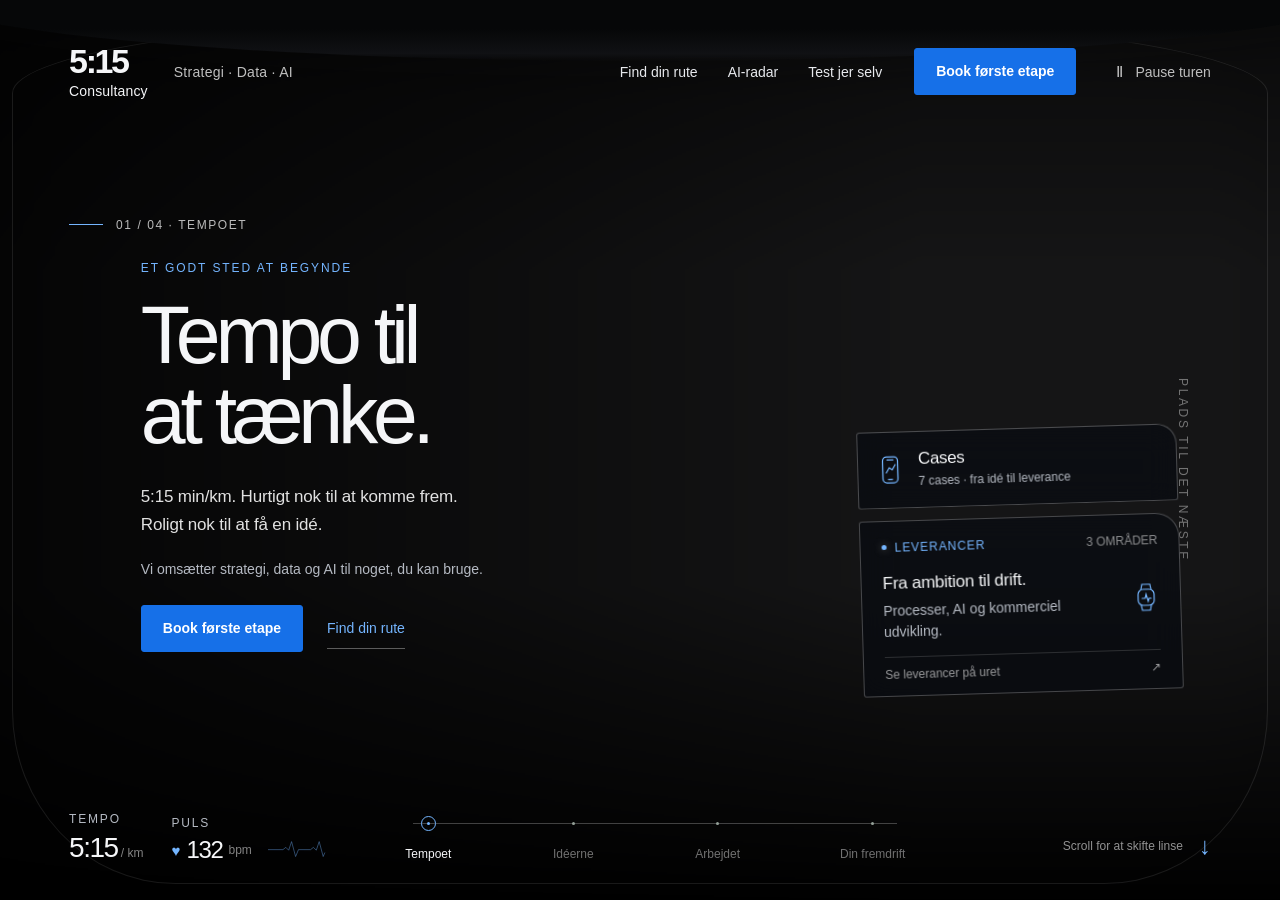
==== commit e480fc19: "Prepare approved 5:15 Consultancy site with cases and delivery watch" ====
--- a/index.html
+++ b/index.html
@@ -1,951 +1,185 @@
 <!doctype html>
 <html lang="da">
 <head>
-<meta charset="utf-8">
-<meta name="viewport" content="width=device-width, initial-scale=1">
-<meta name="description" content="Fem Femten hjælper virksomheder med at sætte retning, komme i gang og skalere det, der virker. Strategi, data og AI omsat til daglig drift.">
-<title>Fem Femten</title>
-<meta property="og:type" content="website">
-<meta property="og:title" content="Fem Femten">
-<meta property="og:description" content="Sæt retning. Kom i gang. Skalér det, der virker. Strategi, data og AI omsat til daglig drift.">
-<meta property="og:url" content="https://femfemten.com/">
-<meta property="og:image" content="https://femfemten.com/share.png">
-<meta property="og:locale" content="da_DK">
-<meta name="twitter:card" content="summary_large_image">
-<link rel="canonical" href="https://femfemten.com/">
-<link rel="alternate" hreflang="da" href="https://femfemten.com/">
-<link rel="alternate" hreflang="en" href="https://femfemten.com/?lang=en">
-<link rel="alternate" hreflang="x-default" href="https://femfemten.com/">
-<link rel="icon" type="image/png" href="logo.png">
-<script type="application/ld+json">
-{
-  "@context": "https://schema.org",
-  "@graph": [
-    {
-      "@type": "Organization",
-      "@id": "https://femfemten.com/#org",
-      "name": "Fem Femten",
-      "legalName": "5:15 ApS",
-      "taxID": "44632012",
-      "vatID": "DK44632012",
-      "url": "https://femfemten.com/",
-      "logo": "https://femfemten.com/logo.png",
-      "email": "hello@femfemten.com",
-      "description": "Strategi, data og AI omsat til daglig drift. Rådgivning og løsninger i både store organisationer og SMV'er."
-    },
-    {
-      "@type": "WebSite",
-      "url": "https://femfemten.com/",
-      "name": "Fem Femten",
-      "publisher": { "@id": "https://femfemten.com/#org" },
-      "inLanguage": ["da", "en"]
-    }
-  ]
-}
-</script>
-<link rel="stylesheet" href="https://fonts.googleapis.com/css2?family=DM+Sans:opsz,wght@9..40,400;9..40,500;9..40,700;9..40,800;9..40,900&family=Libre+Caslon+Text:ital@0;1&display=swap">
-<style>
-  :root {
-    --navy: #1b1a4a;
-    --teal: #113e4f;
-    --lightblue: #d1deed;
-    --sage: #b0cfc9;
-    --orange: #eb4634;
-    --paper: #ffffff;
-    --tint: #eaf0f8;
-    --ink: #1b1a4a;
-    --ink-soft: #4c5470;
-    --line: #d7dfec;
-    --card: #ffffff;
-    --band-ink: #f4f7fc;
-    --band-soft: #c3cde6;
-    --shadow-card: 0 1px 2px rgba(27,26,74,0.05), 0 14px 30px -20px rgba(27,26,74,0.28);
-    --shadow-card-hover: 0 2px 4px rgba(27,26,74,0.06), 0 22px 44px -20px rgba(27,26,74,0.4);
-  }
-  @media (prefers-color-scheme: dark) {
-    :root:not([data-theme="light"]) {
-      --paper: #121129;
-      --tint: #1a1940;
-      --ink: #e9edf6;
-      --ink-soft: #a9b1c9;
-      --line: #312f60;
-      --card: #1e1d4a;
-      --orange: #f0604f;
-      --shadow-card: 0 1px 2px rgba(0,0,0,0.3), 0 14px 30px -18px rgba(0,0,0,0.55);
-      --shadow-card-hover: 0 2px 4px rgba(0,0,0,0.35), 0 22px 44px -18px rgba(0,0,0,0.7);
-    }
-  }
-  :root[data-theme="dark"] {
-    --paper: #121129;
-    --tint: #1a1940;
-    --ink: #e9edf6;
-    --ink-soft: #a9b1c9;
-    --line: #312f60;
-    --card: #1e1d4a;
-    --orange: #f0604f;
-    --shadow-card: 0 1px 2px rgba(0,0,0,0.3), 0 14px 30px -18px rgba(0,0,0,0.55);
-    --shadow-card-hover: 0 2px 4px rgba(0,0,0,0.35), 0 22px 44px -18px rgba(0,0,0,0.7);
-  }
-
-  body {
-    background: var(--paper);
-    color: var(--ink);
-    font-family: "DM Sans", "Helvetica Neue", Arial, sans-serif;
-    font-size: 1.02rem;
-    line-height: 1.6;
-    margin: 0;
-  }
-  .wrap { max-width: 64rem; margin: 0 auto; padding: 0 1.4rem; }
-  a { color: inherit; }
-
-  .lines {
-    position: absolute; pointer-events: none;
-    background: repeating-linear-gradient(90deg,
-      rgba(209,222,237,0.3) 0 0.6rem, transparent 0.6rem 2.3rem);
-    transform: rotate(18deg);
-  }
-
-  .heroband {
-    background: linear-gradient(180deg, var(--paper) 0%, var(--tint) 100%);
-    color: var(--ink);
-    position: relative; overflow: hidden;
-    box-shadow: inset 0 -1px 0 var(--line);
-  }
-  .heroband .lines { right: -4rem; top: -9rem; width: 22rem; height: 30rem; opacity: 0.9; }
-  .heroband .wrap { position: relative; }
-  .topbar {
-    display: flex; align-items: center; justify-content: space-between;
-    gap: 1rem; padding: 1.4rem 0; position: relative; z-index: 1;
-  }
-  .wordmark {
-    font-weight: 900; font-size: 1.3rem; letter-spacing: -0.01em;
-    color: var(--ink); text-decoration: none; display: inline-flex; align-items: center;
-  }
-  .wordmark img {
-    height: 2.6rem; width: auto; display: block;
-  }
-  @media (prefers-color-scheme: dark) {
-    :root:not([data-theme="light"]) .wordmark img { filter: brightness(0) invert(1); }
-  }
-  :root[data-theme="dark"] .wordmark img { filter: brightness(0) invert(1); }
-  .topnav { display: flex; align-items: center; gap: 0.8rem; flex-wrap: wrap; justify-content: flex-end; }
-  @media (max-width: 40rem) {
-    .topnav { gap: 0.1rem 0.4rem; }
-    .topnav a.navlink, .langswitch { padding: 0.45rem 0.3rem; font-size: 0.88rem; }
-  }
-  .topnav a.navlink { white-space: nowrap; }
-  .topbar a.contact {
-    font-weight: 700; font-size: 0.92rem; text-decoration: none;
-    border: 1.5px solid var(--ink); border-radius: 3px;
-    padding: 0.45rem 1rem; color: var(--ink);
-  }
-  .topbar a.contact:hover { background: rgba(27,26,74,0.07); }
-  .topnav a.navlink {
-    font-weight: 700; font-size: 0.92rem; text-decoration: none;
-    color: var(--ink-soft); padding: 0.45rem 0.5rem;
-  }
-  .topnav a.navlink:hover { color: var(--ink); }
-  .langswitch {
-    background: none; border: none; cursor: pointer;
-    font-family: inherit; font-weight: 700; font-size: 0.92rem;
-    color: var(--ink-soft); padding: 0.45rem 0.5rem; letter-spacing: 0.04em;
-  }
-  .langswitch:hover { color: var(--ink); }
-  .langswitch:focus-visible { outline: 2px solid var(--navy); outline-offset: 2px; }
-
-  .hero { padding: 5rem 0 5rem; max-width: 50rem; position: relative; z-index: 1; }
-  .hero::before {
-    content: ""; position: absolute; z-index: -1; pointer-events: none;
-    left: -13rem; top: -7rem; width: 48rem; height: 34rem;
-    background: radial-gradient(closest-side,
-      rgba(209,222,237,0.55) 0%, rgba(209,222,237,0.2) 45%, rgba(209,222,237,0) 72%);
-  }
-  .hero::after {
-    content: ""; position: absolute; z-index: -1; pointer-events: none;
-    left: 8rem; bottom: -9rem; width: 30rem; height: 22rem;
-    background: radial-gradient(closest-side,
-      rgba(176,207,201,0.22) 0%, rgba(176,207,201,0) 70%);
-  }
-
-  /* Entrance: staggered rise. Lives only under no-preference, so
-     reduced-motion (and any CSS-only fallback) shows everything at once. */
-  @media (prefers-reduced-motion: no-preference) {
-    .hero .kicker, .heroband h1, .hero .lead, .hero .cta-row, .radar-teaser svg {
-      opacity: 0; animation: riseIn 0.75s cubic-bezier(0.2, 0.65, 0.2, 1) forwards;
-    }
-    .hero .kicker { animation-delay: 0.08s; }
-    .heroband h1 { animation-delay: 0.18s; }
-    .hero .lead { animation-delay: 0.32s; }
-    .hero .cta-row { animation-delay: 0.46s; }
-    .radar-teaser svg { animation-delay: 0.55s; animation-duration: 0.9s; }
-  }
-  @keyframes riseIn {
-    from { opacity: 0; transform: translateY(16px); }
-    to { opacity: 1; transform: none; }
-  }
-
-  /* Radar-teaser: kvart radarkort som moerkt panel/artefakt paa den lyse hero */
-  .radar-teaser {
-    display: none; position: absolute; right: 0; bottom: 5rem;
-    width: 18rem; z-index: 0;
-    background: radial-gradient(130% 120% at 30% -10%, #232257 0%, #1b1a4a 55%, #131230 100%);
-    border-radius: 14px; overflow: hidden;
-    border: 1px solid rgba(27,26,74,0.2);
-    box-shadow: 0 2px 4px rgba(27,26,74,0.08), 0 30px 55px -28px rgba(27,26,74,0.55);
-    transition: box-shadow 0.25s ease;
-  }
-  .radar-teaser:hover {
-    box-shadow: 0 3px 6px rgba(27,26,74,0.1), 0 36px 62px -28px rgba(27,26,74,0.65);
-  }
-  @media (min-width: 69rem) {
-    .radar-teaser { display: block; }
-    .hero { max-width: 42rem; }
-  }
-  .radar-teaser svg { display: block; width: 100%; height: auto; margin-top: -20%; }
-  .radar-teaser .rt-ring { fill: none; stroke: rgba(209,222,237,0.22); stroke-width: 1; }
-  .radar-teaser .rt-ring.faint { stroke: rgba(209,222,237,0.08); }
-  .radar-teaser .rt-ticks {
-    fill: none; stroke: rgba(209,222,237,0.28); stroke-width: 6;
-    stroke-dasharray: 1.4 30.4;
-  }
-  .radar-teaser .rt-blip { transform-box: fill-box; transform-origin: center; }
-  @media (prefers-reduced-motion: no-preference) {
-    .radar-teaser .rt-halo {
-      transform-box: fill-box; transform-origin: center;
-      animation: rtPulse 3.4s ease-in-out infinite;
-    }
-    .radar-teaser .rt-b2 .rt-halo { animation-delay: 1.1s; }
-    .radar-teaser .rt-b3 .rt-halo { animation-delay: 0.6s; animation-duration: 4.1s; }
-    .radar-teaser .rt-b4 .rt-halo { animation-delay: 1.9s; animation-duration: 4.5s; }
-    .radar-teaser .rt-b5 .rt-halo { animation-delay: 2.6s; animation-duration: 3.8s; }
-  }
-  @keyframes rtPulse {
-    0%, 100% { opacity: 0.55; transform: scale(1); }
-    50% { opacity: 1; transform: scale(1.28); }
-  }
-  .radar-teaser svg { transition: filter 0.25s ease; }
-  .radar-teaser:hover svg { filter: brightness(1.12); }
-  .kicker {
-    font-size: 0.74rem; font-weight: 700; text-transform: uppercase;
-    letter-spacing: 0.16em; margin-bottom: 1.1rem; color: var(--ink-soft);
-  }
-  .heroband h1 {
-    font-size: clamp(3rem, 9vw, 6.4rem); font-weight: 900;
-    line-height: 0.99; letter-spacing: -0.03em; text-wrap: balance;
-    color: var(--ink); margin: 0 0 1.6rem;
-  }
-  .heroband h1 em { font-style: normal; color: var(--ink); }
-  .hero .kicker::before {
-    content: ""; display: inline-block; width: 1.7rem; height: 3px;
-    background: var(--orange); margin-right: 0.65rem; vertical-align: 0.18em;
-  }
-  .lead {
-    font-family: "Libre Caslon Text", Georgia, serif; font-style: italic;
-    font-size: 1.2rem; line-height: 1.6; color: var(--ink-soft);
-    max-width: 36rem; margin: 0 0 2rem;
-  }
-  .cta-row { display: flex; flex-wrap: wrap; gap: 1rem; align-items: center; }
-  .btn {
-    display: inline-block; background: var(--orange); color: #ffffff;
-    font-weight: 700; font-size: 0.95rem; text-decoration: none;
-    padding: 0.85rem 1.5rem; border-radius: 3px;
-  }
-  .btn:hover { filter: brightness(1.07); }
-  .btn:focus-visible { outline: 2px solid var(--navy); outline-offset: 2px; }
-  .cta-row .quiet { font-size: 0.92rem; color: var(--ink-soft); }
-  .cta-row .quiet a { color: var(--ink); }
-
-  h2 {
-    font-size: 1.55rem; font-weight: 800; letter-spacing: -0.015em;
-    text-wrap: balance; margin: 0 0 0.5rem; color: var(--ink);
-  }
-  .section { padding: 3.2rem 0; }
-  .section-intro { color: var(--ink-soft); max-width: 40rem; margin: 0 0 1.8rem; }
-  .section-kicker {
-    font-size: 0.72rem; font-weight: 700; text-transform: uppercase;
-    letter-spacing: 0.16em; color: var(--orange); margin-bottom: 0.6rem;
-  }
-
-  .grid {
-    display: grid; grid-template-columns: repeat(auto-fit, minmax(15rem, 1fr));
-    gap: 1.1rem;
-  }
-  .svc {
-    background: var(--card); border: 1px solid var(--line); border-top: none;
-    border-radius: 8px;
-    padding: 1.55rem 1.5rem 1.4rem;
-    position: relative; overflow: hidden;
-    box-shadow: var(--shadow-card);
-    transition: transform 0.28s cubic-bezier(0.2, 0.65, 0.2, 1), box-shadow 0.28s ease;
-  }
-  .svc::before {
-    content: ""; position: absolute; top: 0; left: 0; right: 0; height: 3px;
-    background: linear-gradient(90deg, var(--navy) 0%, #4c4a96 38%, var(--sage) 78%, var(--orange) 100%);
-  }
-  .svc:hover { box-shadow: var(--shadow-card-hover); }
-  @media (prefers-reduced-motion: no-preference) {
-    .svc:hover { transform: translateY(-4px); }
-  }
-  .svc h3 { margin: 0 0 0.45rem; font-size: 1.05rem; font-weight: 700; }
-  .svc p { margin: 0 0 0.7rem; font-size: 0.93rem; color: var(--ink-soft); }
-  .svc ul { margin: 0; padding-left: 1.1rem; font-size: 0.9rem; color: var(--ink-soft); }
-  .svc li { margin-bottom: 0.25rem; }
-  .svc .tag {
-    display: inline-block; font-size: 0.68rem; font-weight: 700;
-    text-transform: uppercase; letter-spacing: 0.12em;
-    color: var(--orange); margin-bottom: 0.6rem;
-  }
-  .svc .morelink {
-    display: inline-block; margin-top: 0.8rem; font-size: 0.88rem;
-    font-weight: 700; color: var(--ink);
-  }
-
-  /* Ydelser i dybden */
-  .deep {
-    border-top: 1px solid var(--line); padding: 2rem 0 1.9rem;
-    max-width: 42rem;
-  }
-  .deep:first-of-type { border-top: none; padding-top: 0.4rem; }
-  .deep h3 {
-    margin: 0.3rem 0 0.6rem; font-size: 1.2rem; font-weight: 800;
-    letter-spacing: -0.01em;
-  }
-  .deep p { margin: 0 0 1rem; color: var(--ink-soft); }
-  .deep .whenh {
-    font-size: 0.68rem; font-weight: 700; text-transform: uppercase;
-    letter-spacing: 0.12em; color: var(--ink-soft); margin-bottom: 0.5rem;
-  }
-  .deep ul { margin: 0; padding-left: 1.15rem; color: var(--ink-soft); font-size: 0.95rem; }
-  .deep li { margin-bottom: 0.35rem; }
-
-  .workshop {
-    background: radial-gradient(120% 100% at 50% -10%, #222155 0%, #1b1a4a 55%, #141335 100%);
-    color: #ccd6ea;
-    border: 1px solid rgba(209,222,237,0.10);
-    border-radius: 12px; padding: 2.4rem 2.4rem 2.2rem; margin: 1rem 0 0;
-    position: relative; overflow: hidden;
-    box-shadow: 0 30px 60px -35px rgba(8,7,32,0.8);
-  }
-  .workshop .lines { right: -2rem; top: -3rem; width: 12rem; height: 20rem; }
-  .workshop .kicker { color: var(--sage); }
-  .workshop h2 { color: #ffffff; max-width: 32rem; position: relative; z-index: 1; }
-  .workshop > p { max-width: 36rem; position: relative; z-index: 1; }
-  .variants {
-    display: grid; grid-template-columns: repeat(auto-fit, minmax(15rem, 1fr));
-    gap: 1rem; margin: 1.4rem 0 1.6rem; position: relative; z-index: 1;
-  }
-  .variant {
-    background: linear-gradient(160deg, rgba(209,222,237,0.13), rgba(209,222,237,0.06));
-    border: 1px solid rgba(209,222,237,0.24);
-    border-radius: 8px; padding: 1.15rem 1.25rem;
-    transition: border-color 0.2s ease, background 0.2s ease;
-  }
-  .variant:hover { border-color: rgba(209,222,237,0.45); }
-  .variant h3 { margin: 0 0 0.4rem; font-size: 1rem; font-weight: 700; color: #ffffff; }
-  .variant p { margin: 0; font-size: 0.92rem; }
-  .variant a { color: var(--sage); }
-  .workshop .btn { position: relative; z-index: 1; }
-
-  /* Erfaring: lyseblåt bånd, to verdener */
-  .refsband {
-    background: linear-gradient(180deg, #dde7f2 0%, #d1deed 40%, #c7d6e8 100%);
-    color: #1b1a4a;
-  }
-  .refsband .section { padding: 2.8rem 0; }
-  .refsband h2 { color: #1b1a4a; }
-  .worlds {
-    display: grid; grid-template-columns: repeat(auto-fit, minmax(17rem, 1fr));
-    gap: 1.2rem; margin-top: 1.4rem;
-  }
-  .world {
-    background: rgba(255,255,255,0.62); border-left: 3px solid #1b1a4a;
-    border-radius: 0 7px 7px 0; padding: 1.2rem 1.4rem;
-    box-shadow: 0 10px 24px -16px rgba(27,26,74,0.35);
-  }
-  .world h3 { margin: 0 0 0.3rem; font-size: 1.02rem; font-weight: 800; color: #1b1a4a; }
-  .world p { margin: 0 0 0.6rem; font-size: 0.92rem; color: #3c486e; }
-  .world .names { font-weight: 800; font-size: 0.98rem; color: #1b1a4a; }
-
-  .story { max-width: 42rem; border-left: 3px solid var(--orange); padding-left: 1.5rem; }
-  .story p { margin: 0 0 0.9rem; color: var(--ink-soft); }
-  .story p:first-child { color: var(--ink); font-weight: 500; }
-
-  .stepgrid {
-    display: grid; grid-template-columns: 1fr 1fr; gap: 1.6rem 2.4rem;
-    margin-top: 1.6rem;
-  }
-  @media (max-width: 40rem) { .stepgrid { grid-template-columns: 1fr; } }
-  .step .stepnum {
-    font-weight: 900; font-size: 1.35rem; color: var(--orange);
-    margin-bottom: 0.2rem;
-  }
-  .step h3 { font-size: 1.05rem; font-weight: 800; margin: 0 0 0.4rem; letter-spacing: -0.005em; }
-  .step p { margin: 0; font-size: 0.95rem; color: var(--ink-soft); }
-  .colnote {
-    margin: 1.8rem 0 0; font-family: "Libre Caslon Text", Georgia, serif;
-    font-style: italic; color: var(--ink-soft); max-width: 40rem;
-  }
-
-  .footband {
-    background: radial-gradient(130% 130% at 50% -20%, #222155 0%, #1b1a4a 55%, #141335 100%);
-    color: #aebadd; position: relative; overflow: hidden;
-    margin-top: 2rem;
-  }
-
-  /* Scroll-reveal: kun aktiv når JS har sat html.js-reveal, og aldrig ved reduced motion.
-     Uden JS er alt synligt. */
-  @media (prefers-reduced-motion: no-preference) {
-    html.js-reveal .reveal {
-      opacity: 0; transform: translateY(18px);
-      transition: opacity 0.7s ease, transform 0.7s cubic-bezier(0.2, 0.65, 0.2, 1);
-    }
-    html.js-reveal .reveal.is-in { opacity: 1; transform: none; }
-  }
-  .footband .lines { left: -4rem; bottom: -8rem; width: 14rem; height: 24rem; }
-  .footband footer {
-    padding: 2rem 0 2.4rem; font-size: 0.88rem;
-    display: flex; flex-wrap: wrap; gap: 0.4rem 1.8rem;
-    position: relative; z-index: 1;
-  }
-  .footband a { color: #d1deed; }
-</style>
+  <meta charset="utf-8">
+  <meta name="viewport" content="width=device-width, initial-scale=1, viewport-fit=cover">
+  <meta name="theme-color" content="#090a0c">
+  <meta name="description" content="5:15. Strategi, data og AI i et tempo, hvor du kan følge med. Fra første workshop til løsninger i drift.">
+  <link rel="canonical" href="https://femfemten.com/">
+  <meta property="og:type" content="website">
+  <meta property="og:title" content="5:15 — Tempo til at tænke">
+  <meta property="og:description" content="Strategi, data og AI i et tempo, hvor du kan følge med. Fra første workshop til løsninger i drift.">
+  <meta property="og:url" content="https://femfemten.com/">
+  <meta property="og:image" content="https://femfemten.com/share.png">
+  <meta property="og:locale" content="da_DK">
+  <meta name="twitter:card" content="summary_large_image">
+  <script type="application/ld+json">{"@context": "https://schema.org", "@graph": [{"@type": "Organization", "@id": "https://femfemten.com/#org", "name": "Fem Femten", "legalName": "5:15 ApS", "taxID": "44632012", "vatID": "DK44632012", "url": "https://femfemten.com/", "logo": "https://femfemten.com/logo.png", "email": "hello@femfemten.com", "description": "Strategi, data og AI omsat til daglig drift. Rådgivning og løsninger i både store organisationer og SMV'er."}, {"@type": "WebSite", "url": "https://femfemten.com/", "name": "Fem Femten", "publisher": {"@id": "https://femfemten.com/#org"}, "inLanguage": ["da"]}]}</script>
+  <title>5:15 — Tempo til at tænke</title>
+  <link rel="icon" type="image/svg+xml" href="data:image/svg+xml,%3Csvg xmlns='http://www.w3.org/2000/svg' viewBox='0 0 64 64'%3E%3Crect width='64' height='64' rx='15' fill='%23090a0c'/%3E%3Ctext x='32' y='41' font-family='Arial' font-size='27' font-weight='700' text-anchor='middle' fill='%234898ff'%3E5:15%3C/text%3E%3C/svg%3E">
+  <link rel="stylesheet" href="/style.css">
+  <link rel="stylesheet" href="/phone.css">
+  <link rel="stylesheet" href="/v2.css?v=6">
 </head>
 <body>
-<div class="heroband">
-  <div class="lines"></div>
-  <div class="wrap">
-    <nav class="topbar">
-      <a class="wordmark" href="#" aria-label="Fem Femten"><img src="logo.png" alt="5.15"></a>
-      <div class="topnav">
-        <a class="navlink" href="radar.html" data-i18n="navRadar">AI-radar</a>
-        <a class="navlink" href="test.html" data-i18n="navTest">Parathedstest</a>
-        <a class="navlink" href="cases.html" data-i18n="navCases">Cases</a>
-        <button class="langswitch" id="langswitch" type="button" aria-label="Switch language">EN</button>
-        <a class="contact" href="mailto:hello@femfemten.com" data-i18n="contact">Kontakt</a>
+  <noscript><div style="position:fixed;inset:0;z-index:99999;background:#08090b;color:white;padding:3rem;font:18px/1.6 system-ui;overflow:auto"><h1>5:15 — Strategi, data og AI</h1><p>Den interaktive løbetur kræver JavaScript. Du kan stadig læse om vores arbejde og kontakte os:</p><p><a style="color:#74b5ff" href="/cases.html">Cases</a> · <a style="color:#74b5ff" href="/workshop.html">Workshop</a> · <a style="color:#74b5ff" href="/privatliv.html">Privatliv</a></p><p><a style="color:#74b5ff" href="mailto:hello@femfemten.com">hello@femfemten.com</a> · +45 21 60 09 84</p></div></noscript>
+  <a class="skip" href="#lens">Spring til indhold</a>
+  <div id="scenery" class="scenery" aria-hidden="true"><canvas id="road"></canvas><div class="photo-fallback"></div></div>
+  <div class="atmosphere" aria-hidden="true"></div>
+  <div class="visor" aria-hidden="true"></div>
+  <div class="lens-edge" aria-hidden="true"></div>
+  <div class="lens-flash" aria-hidden="true"></div>
+  <header class="header">
+    <button class="wordmark" id="home" aria-label="5:15 Consultancy — tilbage til start">5:15 <span class="wordmark-descriptor">Consultancy</span></button>
+    <span class="header-caption">Strategi · Data · AI</span><nav class="top-nav" aria-label="Genveje"><button data-panel="services">Find din rute</button><button data-panel="radar">AI-radar</button><button data-panel="test">Test jer selv</button></nav><button class="primary-cta header-cta" data-panel="start">Book første etape</button>
+    <button class="motion" id="motion" aria-pressed="false" aria-label="Sæt bevægelsen på pause"><span id="motionIcon">Ⅱ</span><span id="motionText">Pause turen</span></button>
+  </header>
+  <main id="main">
+    <div class="chapter-marker"><span class="marker-line"></span><span id="chapterLabel">01 / 04 · TEMPOET</span></div>
+    <section class="lens" id="lens" aria-live="polite" aria-atomic="true" tabindex="-1">
+      <p class="eyebrow" id="eyebrow">ET GODT STED AT BEGYNDE</p>
+      <h1 id="title">Tempo til<br>at tænke.</h1>
+      <p class="body-copy" id="copy">5:15 min/km. Hurtigt nok til at komme frem.<br>Roligt nok til at få en idé.</p>
+      <p class="lens-note" id="lensNote">Vi omsætter strategi, data og AI til noget, du kan bruge.</p>
+      <div class="lens-actions"><button class="primary-cta" data-panel="start">Book første etape</button><button class="lens-action" id="nextLens">Find din rute</button></div>
+    </section>
+    <div class="horizon-caption" aria-hidden="true">PLADS TIL DET NÆSTE</div>
+    <div class="equipment">
+    <button class="earlier-routes" id="openPhone" aria-haspopup="dialog" aria-controls="phoneDialog">
+      <span class="phone-glyph" aria-hidden="true"><svg viewBox="0 0 24 30"><rect x="4.5" y="2" width="15" height="26" rx="4"/><path d="M9 5h6M10 24.5h4M8 18l3-5 3 2 3-5"/></svg></span>
+      <span class="earlier-routes-copy"><strong>Cases</strong><span>7 cases · fra idé til leverance</span></span>
+      <span class="earlier-routes-arrow" aria-hidden="true">↗</span>
+    </button>
+    <aside class="notification" id="notification" aria-label="Vores leverancer">
+      <span class="notification-kicker"><span class="signal-dot"></span> LEVERANCER <span class="example-label">3 OMRÅDER</span></span>
+      <button id="openWatch" class="notification-button" aria-haspopup="dialog">
+        <span><strong id="notificationTitle">Fra ambition til drift.</strong><span id="notificationCopy">Processer, AI og kommerciel udvikling.</span></span>
+        <span class="watch-glyph" aria-hidden="true"><svg viewBox="0 0 24 30"><path d="M7 7 8 2h8l1 5M7 23l1 5h8l1-5"/><rect x="4" y="7" width="16" height="16" rx="5"/><path d="M8 16h3l1-4 2 7 1-3h2"/></svg></span>
+      </button>
+      <span class="notification-foot">Se leverancer på uret <span aria-hidden="true">↗</span></span>
+    </aside>
+    </div>
+  </main>
+  <footer class="cockpit">
+    <div class="telemetry">
+      <div class="pace"><span class="metric-label">TEMPO</span><div><strong>5<span class="colon">:</span>15</strong><span class="metric-unit"> / km</span></div></div>
+      <div class="pulse"><span class="metric-label">PULS</span><div><span class="heart" aria-hidden="true">♥</span><strong id="bpm">132</strong><span class="metric-unit"> bpm</span></div></div>
+      <svg class="pulse-wave" aria-hidden="true" viewBox="0 0 120 30"><path d="M0 17h26l5-4 5 5 5-15 7 26 5-12h21l5-4 5 5 5-15 7 26 5-12h19"/></svg>
+    </div>
+    <nav class="route" aria-label="Linser på turen">
+      <div class="route-track"><span id="routeProgress"></span></div>
+      <button class="route-stop active" data-chapter="0" aria-label="Tempoet, 1 af 4" aria-current="step"><span></span><b>Tempoet</b></button>
+      <button class="route-stop" data-chapter="1" aria-label="Idéerne, 2 af 4"><span></span><b>Idéerne</b></button>
+      <button class="route-stop" data-chapter="2" aria-label="Arbejdet, 3 af 4"><span></span><b>Arbejdet</b></button>
+      <button class="route-stop" data-chapter="3" aria-label="Din fremdrift, 4 af 4"><span></span><b>Din fremdrift</b></button>
+    </nav>
+    <div class="scroll-cue"><span id="scrollText">Scroll for at skifte linse</span><span class="scroll-arrow" aria-hidden="true">↓</span></div>
+  </footer>
+  <dialog id="watchDialog" aria-labelledby="watchTitle">
+    <div class="watch-overlay">
+      <button class="close-watch" id="closeWatch" aria-label="Løft blikket tilbage mod vejen">Tilbage til turen <span aria-hidden="true">×</span></button>
+      <div class="watch-scene">
+        <img class="wrist" src="/assets/wrist.png" alt="Et løbeur på håndleddet" width="1536" height="1024">
+        <div class="watch-screen">
+          <div class="watch-top"><span>5:15</span><span id="watchClock">15:48</span></div>
+          <div class="watch-status-icon" id="watchStatusIcon" aria-hidden="true">↗</div>
+          <p class="watch-eyebrow">LEVERANCER</p>
+          <h2 id="watchTitle">Operational Excellence</h2>
+          <div class="watch-metric"><strong id="watchMetric">Flow</strong><span id="watchUnit">fra proces til praksis</span></div>
+          <div class="watch-dots" aria-hidden="true"><i class="active"></i><i></i><i></i></div>
+        </div>
       </div>
-    </nav>
-    <header class="hero">
-      <div class="kicker" data-i18n="kicker">Strategi · Data &amp; AI · Eksekvering</div>
-      <h1 data-i18n="h1">Sæt retning. Kom i gang. <em>Skalér det, der virker.</em></h1>
-      <p class="lead" data-i18n="lead">Man vælger ikke nødvendigvis rigtigt på et whiteboard. Man tager et kvalificeret valg, kommer i gang og bliver klogere i virkeligheden. Vi hjælper med begge dele.</p>
-      <div class="cta-row">
-        <a class="btn" href="#ydelser" data-i18n="cta1">Se, hvad vi hjælper med</a>
-        <span class="quiet" data-i18n="cta2">eller <a href="#workshop">start med en workshop</a></span>
-      </div>
-    </header>
-    <a class="radar-teaser" href="radar.html" aria-hidden="true" tabindex="-1">
-      <svg viewBox="0 0 340 340" xmlns="http://www.w3.org/2000/svg">
-        <defs>
-          <radialGradient id="rtZone" gradientUnits="userSpaceOnUse" cx="340" cy="340" r="155">
-            <stop offset="0" stop-color="rgba(209,222,237,0.20)"></stop>
-            <stop offset="1" stop-color="rgba(209,222,237,0.05)"></stop>
-          </radialGradient>
-          <radialGradient id="rtHaloO">
-            <stop offset="0" stop-color="rgba(235,70,52,0.5)"></stop>
-            <stop offset="0.5" stop-color="rgba(235,70,52,0.16)"></stop>
-            <stop offset="1" stop-color="rgba(235,70,52,0)"></stop>
-          </radialGradient>
-          <radialGradient id="rtHaloS">
-            <stop offset="0" stop-color="rgba(176,207,201,0.5)"></stop>
-            <stop offset="0.5" stop-color="rgba(176,207,201,0.14)"></stop>
-            <stop offset="1" stop-color="rgba(176,207,201,0)"></stop>
-          </radialGradient>
-          <radialGradient id="rtHaloL">
-            <stop offset="0" stop-color="rgba(209,222,237,0.45)"></stop>
-            <stop offset="0.5" stop-color="rgba(209,222,237,0.12)"></stop>
-            <stop offset="1" stop-color="rgba(209,222,237,0)"></stop>
-          </radialGradient>
-          <radialGradient id="rtDotO" cx="0.35" cy="0.3" r="0.85">
-            <stop offset="0" stop-color="#f4705c"></stop>
-            <stop offset="0.6" stop-color="#eb4634"></stop>
-            <stop offset="1" stop-color="#d43524"></stop>
-          </radialGradient>
-          <linearGradient id="rtBase" gradientUnits="userSpaceOnUse" x1="40" y1="340" x2="340" y2="340">
-            <stop offset="0" stop-color="rgba(209,222,237,0)"></stop>
-            <stop offset="1" stop-color="rgba(209,222,237,0.5)"></stop>
-          </linearGradient>
-          <linearGradient id="rtEdge" gradientUnits="userSpaceOnUse" x1="340" y1="40" x2="340" y2="340">
-            <stop offset="0" stop-color="rgba(209,222,237,0)"></stop>
-            <stop offset="1" stop-color="rgba(209,222,237,0.5)"></stop>
-          </linearGradient>
-          <filter id="rtLift" x="-60%" y="-60%" width="220%" height="220%">
-            <feDropShadow dx="0" dy="2" stdDeviation="2.5" flood-color="#0a0926" flood-opacity="0.35"></feDropShadow>
-          </filter>
-        </defs>
-        <path fill="url(#rtZone)" d="M 340 185 A 155 155 0 0 0 185 340 L 340 340 Z"></path>
-        <path class="rt-ring faint" d="M 340 40 A 300 300 0 0 0 40 340"></path>
-        <path class="rt-ring" d="M 340 110 A 230 230 0 0 0 110 340"></path>
-        <path class="rt-ring" d="M 340 185 A 155 155 0 0 0 185 340"></path>
-        <path class="rt-ticks" d="M 340 32 A 308 308 0 0 0 32 340"></path>
-        <line x1="40" y1="340" x2="340" y2="340" stroke="url(#rtBase)" stroke-width="1.2"></line>
-        <line x1="340" y1="40" x2="340" y2="340" stroke="url(#rtEdge)" stroke-width="1.2"></line>
-        <g class="rt-blip rt-b1">
-          <circle class="rt-halo" cx="250" cy="200" r="26" fill="url(#rtHaloO)"></circle>
-          <circle cx="250" cy="200" r="7" fill="url(#rtDotO)" stroke="rgba(255,255,255,0.28)" stroke-width="0.8" filter="url(#rtLift)"></circle>
-        </g>
-        <g class="rt-blip rt-b2">
-          <circle class="rt-halo" cx="170" cy="300" r="24" fill="url(#rtHaloO)"></circle>
-          <circle cx="170" cy="300" r="6.5" fill="url(#rtDotO)" stroke="rgba(255,255,255,0.28)" stroke-width="0.8" filter="url(#rtLift)"></circle>
-        </g>
-        <g class="rt-blip rt-b3">
-          <circle class="rt-halo" cx="230" cy="260" r="20" fill="url(#rtHaloS)"></circle>
-          <circle cx="230" cy="260" r="5.5" fill="#b0cfc9" stroke="rgba(255,255,255,0.35)" stroke-width="0.8" filter="url(#rtLift)"></circle>
-        </g>
-        <g class="rt-blip rt-b4">
-          <circle class="rt-halo" cx="280" cy="120" r="17" fill="url(#rtHaloL)"></circle>
-          <circle cx="280" cy="120" r="4.5" fill="#d1deed" filter="url(#rtLift)"></circle>
-        </g>
-        <g class="rt-blip rt-b5">
-          <circle class="rt-halo" cx="130" cy="250" r="17" fill="url(#rtHaloL)"></circle>
-          <circle cx="130" cy="250" r="4.5" fill="#d1deed" filter="url(#rtLift)"></circle>
-        </g>
-      </svg>
-    </a>
-  </div>
-</div>
-
-<div class="wrap">
-  <section class="section" id="ydelser">
-    <div class="section-kicker" data-i18n="svcKicker">Ydelser</div>
-    <h2 data-i18n="svcH2">Det hjælper vi med</h2>
-    <p class="section-intro" data-i18n="svcIntro">Konkrete leverancer med et tydeligt output. Kernen er den samme hele vejen: tag et kvalificeret valg, kom i gang, og skalér det, der virker.</p>
-    <div class="grid">
-      <div class="svc">
-        <span class="tag" data-i18n="s1tag">Data &amp; AI</span>
-        <h3 data-i18n="s1h">Fra AI-ambition til drift</h3>
-        <p data-i18n="s1p">Hvor giver AI mening hos jer, hvad skal være på plads først, og hvordan kommer den første løsning i drift?</p>
-        <ul>
-          <li data-i18n="s1a">AI-readiness og use case-prioritering</li>
-          <li data-i18n="s1b">Datafundament og governance</li>
-          <li data-i18n="s1c">Automatisering af manuelle arbejdsgange</li>
-        </ul>
-        <a class="morelink" href="#deep-d1" data-i18n="more">Læs mere</a>
-      </div>
-      <div class="svc">
-        <span class="tag" data-i18n="s2tag">Strategi → eksekvering</span>
-        <h3 data-i18n="s2h">Fra beslutning til fremdrift</h3>
-        <p data-i18n="s2p">Når alt føles vigtigt, og strategien ikke bliver til handling, hjælper vi med at prioritere og holde tempo.</p>
-        <ul>
-          <li data-i18n="s2a">Porteføljeprioritering</li>
-          <li data-i18n="s2b">Strategieksekvering og roadmaps</li>
-          <li data-i18n="s2c">PMO og transformationsstyring</li>
-        </ul>
-        <a class="morelink" href="#deep-d2" data-i18n="more">Læs mere</a>
-      </div>
-      <div class="svc">
-        <span class="tag" data-i18n="s3tag">Ledelsesrådgivning</span>
-        <h3 data-i18n="s3h">Sparring, når beslutningerne er svære</h3>
-        <p data-i18n="s3p">Tæt sparring med ledelsen om retning, prioritering og de beslutninger, der ikke kan uddelegeres.</p>
-        <ul>
-          <li data-i18n="s3a">Strategisk ledelsessparring</li>
-          <li data-i18n="s3b">Beslutnings- og governancemodel</li>
-          <li data-i18n="s3c">Operating model, roller og ansvar</li>
-        </ul>
-        <a class="morelink" href="#deep-d3" data-i18n="more">Læs mere</a>
-      </div>
-      <div class="svc">
-        <span class="tag" data-i18n="s4tag">IT-forenkling</span>
-        <h3 data-i18n="s4h">Færre systemer, mindre friktion</h3>
-        <p data-i18n="s4p">Overblik over applikationslandskabet og en realistisk vej fra legacy til et landskab, der kan udvikles på.</p>
-        <ul>
-          <li data-i18n="s4a">Applikationsportefølje og konsolidering</li>
-          <li data-i18n="s4b">Legacy-modernisering og målbillede</li>
-          <li data-i18n="s4c">Data der sidder fast i gamle systemer</li>
-        </ul>
-        <a class="morelink" href="#deep-d4" data-i18n="more">Læs mere</a>
+      <div class="project-detail">
+        <p class="eyebrow">DET KAN VI LEVERE</p>
+        <div class="delivery-details" aria-live="polite" aria-atomic="true"><h3 id="detailTitle">Bedre flow. Tydeligt ansvar.</h3>
+        <p id="detailCopy">Vi kortlægger arbejdsgange, finder flaskehalse og hjælper jer med at få forbedringer ind i den daglige drift. Med tydelige ejere, enkle målepunkter og en fast rytme for opfølgning.</p>
+        <dl class="project-facts"><div><dt>Leverancer</dt><dd id="deliverable">Proceskort, forbedringsplan og KPI-overblik</dd></div><div><dt>Forløbet</dt><dd id="deliveryApproach">Kortlægning → prioritering → indarbejdelse</dd></div></dl><p class="delivery-experience" id="deliveryExperience">Praktisk erfaring med operational excellence og komplekse organisationer i life science.</p></div>
+        <p class="status-picker-label">Vælg et område</p>
+        <div class="status-picker" id="offeringPicker" role="group" aria-label="Vælg leveranceområde"></div>
       </div>
     </div>
-  </section>
-
-  <section class="section" id="dybde" style="padding-top:1.4rem">
-    <div class="deep" id="deep-d1">
-      <span class="tag" style="display:inline-block;font-size:0.68rem;font-weight:700;text-transform:uppercase;letter-spacing:0.12em;color:var(--orange)" data-i18n="s1tag">Data &amp; AI</span>
-      <h3 data-i18n="d1h">Fra idé til løsning i drift</h3>
-      <p data-i18n="d1p">Vi hjælper med at finde de steder, hvor AI kan gøre en målbar forskel hos jer, og med at få fundamentet på plads: dataens vej fra kilde til beslutning kortlagt, flaskehalse og siloer synlige, og et datagrundlag der kan bære AI i drift. I regulerede brancher arbejder vi med FAIR-principperne som grundlag, og hvor data ikke må forlade huset, arbejder vi med private AI-opsætninger. Erfaringen kommer fra pharma og biotek, logistik og finans.</p>
-      <div class="whenh" data-i18n="whenH">Typisk relevant, når</div>
-      <ul>
-        <li data-i18n="d1w1">Der er mange idéer, men ingen fælles retning</li>
-        <li data-i18n="d1w2">Data ligger spredt i systemer, ark og indbakker</li>
-        <li data-i18n="d1w3">Følsomme data sætter grænser for, hvad I tør bruge</li>
-      </ul>
-      <div class="whenh" data-i18n="pkgH">Det køber kunder typisk som</div>
-      <ul>
-        <li data-i18n="d1k1">Data value chain assessment: hele dataværdikæden gennemgået, med quick wins og en prioriteret plan</li>
-        <li data-i18n="d1k2">FAIR by design: datapraksis og arkitektur bygget på FAIR-principperne, især til regulerede brancher</li>
-        <li data-i18n="d1k3">AI-klare dataworkflows: struktur, kvalitet og historik, så jeres data kan bære AI og machine learning</li>
-        <li data-i18n="d1k4">Strategic insights: realtidsoverblik og indsigter, bygget ind i beslutningsprocesserne</li>
-      </ul>
-    </div>
-    <div class="deep" id="deep-d2">
-      <span class="tag" style="display:inline-block;font-size:0.68rem;font-weight:700;text-transform:uppercase;letter-spacing:0.12em;color:var(--orange)" data-i18n="s2tag">Strategi → eksekvering</span>
-      <h3 data-i18n="d2h">Fra beslutning til fremdrift</h3>
-      <p data-i18n="d2p">Vi starter gerne med et sundhedstjek af jeres strategi: hvad findes på papir, hvad findes i virkeligheden, og hvor er hullerne. Derfra hjælper vi med det, der oftest mangler: en prioriteringsmodel, så ressourcerne går til de projekter, der flytter mest, en enkel styringsstruktur med roller og opfølgning, og en operating model, der passer til ambitionerne. Målt på ét: bliver strategien til handling.</p>
-      <div class="whenh" data-i18n="whenH">Typisk relevant, når</div>
-      <ul>
-        <li data-i18n="d2w1">Der er for mange initiativer i gang, og alt føles vigtigt</li>
-        <li data-i18n="d2w2">Strategien er besluttet, men bliver ikke til handling</li>
-        <li data-i18n="d2w3">Ledelsen mangler overblik over status og fremdrift</li>
-      </ul>
-    </div>
-    <div class="deep" id="deep-d3">
-      <span class="tag" style="display:inline-block;font-size:0.68rem;font-weight:700;text-transform:uppercase;letter-spacing:0.12em;color:var(--orange)" data-i18n="s3tag">Ledelsesrådgivning</span>
-      <h3 data-i18n="d3h">Sparring og beslutningskraft</h3>
-      <p data-i18n="d3p">Coaching og sparring af ledere og ledergrupper, en til en og samlet. Og vigtigst: vi går med ud i driften, hvor arbejdet faktisk foregår, i stedet for kun at mødes i mødelokalet. Lige nu fylder ét spørgsmål mest hos de ledere, vi taler med: hvad betyder AI for min forretning og min måde at lede på? Det er også der, vi oftest starter.</p>
-      <div class="whenh" data-i18n="whenH">Typisk relevant, når</div>
-      <ul>
-        <li data-i18n="d3w1">Beslutninger tager for lang tid eller bliver ikke truffet</li>
-        <li data-i18n="d3w2">Ansvar falder mellem stole, når noget går på tværs</li>
-        <li data-i18n="d3w3">Organisationen er vokset fra sin måde at arbejde på</li>
-      </ul>
-    </div>
-    <div class="deep" id="deep-d4">
-      <span class="tag" style="display:inline-block;font-size:0.68rem;font-weight:700;text-transform:uppercase;letter-spacing:0.12em;color:var(--orange)" data-i18n="s4tag">IT-forenkling</span>
-      <h3 data-i18n="d4h">Færre systemer, mindre teknisk gæld</h3>
-      <p data-i18n="d4p">Vi skaber overblik over applikationslandskabet, finder kandidater til konsolidering og udfasning, og lægger en realistisk plan for vejen fra legacy til et landskab, der kan udvikles på.</p>
-      <div class="whenh" data-i18n="whenH">Typisk relevant, når</div>
-      <ul>
-        <li data-i18n="d4w1">Systemlandskabet er vokset uden en samlet plan</li>
-        <li data-i18n="d4w2">Centrale systemer er gamle, sårbare eller svære at ændre</li>
-        <li data-i18n="d4w3">Ingen har det fulde overblik over systemer og omkostninger</li>
-      </ul>
-    </div>
-  </section>
-
-  <section class="section" id="samarbejde">
-    <div class="section-kicker" data-i18n="colKicker">Samarbejde</div>
-    <h2 data-i18n="colH2">Sådan arbejder vi sammen</h2>
-    <div class="stepgrid">
-      <div class="step">
-        <div class="stepnum">1</div>
-        <h3 data-i18n="step1h">Vi måler, før vi anbefaler</h3>
-        <p data-i18n="step1p">Første skridt er en vurdering: parathedstesten her på siden, eller en workshop på 2½ time hos jer, hvor vi tjekker, hvor I står på udvalgte dimensioner, så vi kan gå videre derfra.</p>
+  </dialog>
+  <dialog id="phoneDialog" class="phone-dialog" aria-labelledby="phoneTitle">
+    <div class="phone-stage" id="phoneStage">
+      <button class="close-phone" id="closePhone" aria-label="Læg telefonen væk og vend tilbage til turen">Tilbage til turen <span aria-hidden="true">×</span></button>
+      <div class="phone-intro">
+        <p class="eyebrow">5:15 · CASEARKIV</p>
+        <h2 id="phoneTitle">Cases fra<br>praksis.</h2>
+        <p>Forskellige opgaver.<br>Samme lyst til at komme frem.</p>
+        <nav class="case-index" aria-label="Vælg en tidligere case">
+          <button data-case-jump="0" aria-current="true"><span>01</span><strong>Fra idé til jobplatform</strong><span aria-hidden="true">↗</span></button>
+          <button data-case-jump="1"><span>02</span><strong>Rådgivning i life science</strong><span aria-hidden="true">↗</span></button>
+          <button data-case-jump="2"><span>03</span><strong>Markedet for veterinær software</strong><span aria-hidden="true">↗</span></button>
+        <button data-case-jump="3"><span>04</span><strong>Dataværdikæden</strong></button><button data-case-jump="4"><span>05</span><strong>Kodeagenten</strong></button><button data-case-jump="5"><span>06</span><strong>Fra prototype til drift</strong></button><button data-case-jump="6"><span>07</span><strong>Bilag til godkendelse</strong></button></nav>
+        <div class="phone-scroll-hint"><span aria-hidden="true">↓</span> Scroll på telefonen</div>
       </div>
-      <div class="step">
-        <div class="stepnum">2</div>
-        <h3 data-i18n="step2h">I får en prioriteret plan, ikke en rapport til skuffen</h3>
-        <p data-i18n="step2p">Styrker, huller og 2 til 3 første skridt, hver med forventet effekt og indsats. Kort nok til at blive læst, konkret nok til at blive brugt.</p>
-      </div>
-      <div class="step">
-        <div class="stepnum">3</div>
-        <h3 data-i18n="step3h">Vi bygger det første sammen</h3>
-        <p data-i18n="step3p">Én afgrænset leverance med et tydeligt output, vi kan levere på uger. Så har I set os arbejde, før I beslutter mere.</p>
-      </div>
-      <div class="step">
-        <div class="stepnum">4</div>
-        <h3 data-i18n="step4h">Herfra ser vi gerne på det næste sammen med jer</h3>
-        <p data-i18n="step4p">Nogle kører selv videre. Andre vil have os med på deltid, til fremdriften er robust. Begge dele er rigtige.</p>
+      <div class="phone-device">
+        <img class="phone-hand" src="/assets/phone-hand.png" alt="En hånd holder en mobiltelefon med tidligere cases" width="1024" height="1536">
+        <div class="phone-screen">
+          <div class="phone-system-bar" aria-hidden="true"><span>5:15</span><svg viewBox="0 0 56 14"><path d="M1 11V9m4 2V6m4 5V3m4 8V1M21 4q7-6 14 0M24 7q4-4 8 0" fill="none" stroke="currentColor" stroke-width="2" stroke-linecap="round"/><circle cx="28" cy="10" r="1.2"/><rect x="40" y="3" width="13" height="8" rx="2" fill="none" stroke="currentColor"/><path d="M55 5v4" stroke="currentColor"/><rect x="42" y="5" width="9" height="4" rx=".5" fill="currentColor"/></svg></div>
+          <div class="phone-app-header"><div><span class="app-wordmark">5:15</span><span class="app-section-label">CASES</span></div><div><h3>Cases</h3><span class="case-total">7 cases</span></div></div>
+          <div class="phone-feed" id="phoneFeed" tabindex="0" role="region" aria-label="Scroll gennem tidligere cases">
+            <article class="activity-card" id="case-0" aria-labelledby="caseTitle0">
+              <div class="activity-top"><span class="activity-avatar" aria-hidden="true">5:15</span><div><strong>5:15</strong><span>Produktudvikling · Rekruttering</span></div><span class="activity-number">01</span></div>
+              <h4 id="caseTitle0">Fra idé til jobplatform</h4>
+              <p class="activity-summary">Fra idé til jobplatform. Et samlet overblik over jobmuligheder på tværs af virksomheders karrieresider.</p>
+              <div class="activity-route">
+                <div class="route-caption"><span>PROJEKTSPOR</span><span>Idé → platform</span></div>
+                <svg viewBox="0 0 320 138" role="img" aria-label="Illustreret projektforløb fra idé gennem prototype til platform">
+                  <path class="route-guide" d="M12 33h296M12 69h296M12 105h296M52 13v112M124 13v112M196 13v112M268 13v112"/>
+                  <path class="case-route-shadow" d="M36 101C66 105 55 39 94 40S122 110 166 98S175 24 216 31S243 85 287 32"/>
+                  <path class="case-route-line" d="M36 101C66 105 55 39 94 40S122 110 166 98S175 24 216 31S243 85 287 32"/>
+                  <circle class="route-origin" cx="36" cy="101" r="6"/><circle class="route-waypoint" cx="166" cy="98" r="4"/><circle class="route-destination" cx="287" cy="32" r="7"/>
+                </svg>
+                <div class="route-milestones"><span>Idé</span><span>Prototype</span><span>Platform</span></div>
+              </div>
+              <dl class="activity-stats"><div><dt>Leverance</dt><dd>Jobplatform</dd></div><div><dt>Område</dt><dd>Rekruttering</dd></div></dl>
+              <div class="activity-story"><span>DET, VI HAR ARBEJDET MED</span><p>Fra koncept og datamodel til en platform med jobimport, relevante søgninger og brancheportaler.</p><span>UDFORDRINGEN</span><p>Jobopslag og CV’er bruger ikke altid de samme ord. Relevante muligheder bliver overset.</p><span>LØSNINGEN</span><p>Job fra virksomhedernes egne karrieresider samles, og hele CV’ets betydning kan indgå i matchet.</p></div>
+              <div class="activity-tags"><span>Koncept</span><span>Udvikling</span><span>AI</span></div>
+            </article>
+            <article class="activity-card" id="case-1" aria-labelledby="caseTitle1">
+              <div class="activity-top"><span class="activity-avatar" aria-hidden="true">5:15</span><div><strong>5:15</strong><span>Consultancy · Life science</span></div><span class="activity-number">02</span></div>
+              <h4 id="caseTitle1">Rådgivning i<br><span>life science</span></h4>
+              <p class="activity-summary">Rådgivning i en stor international life science-virksomhed. Erfaring med at arbejde i en kompleks organisation.</p>
+              <div class="activity-route route-blue">
+                <div class="route-caption"><span>PROJEKTSPOR</span><span>Dialog → leverance</span></div>
+                <svg viewBox="0 0 320 138" role="img" aria-label="Illustreret projektforløb fra dialog gennem samarbejde til leverance">
+                  <path class="route-guide" d="M12 33h296M12 69h296M12 105h296M52 13v112M124 13v112M196 13v112M268 13v112"/>
+                  <path class="case-route-shadow" d="M35 107C74 107 72 37 111 37S143 73 180 73S225 16 278 29"/>
+                  <path class="case-route-line" d="M35 107C74 107 72 37 111 37S143 73 180 73S225 16 278 29"/>
+                  <circle class="route-origin" cx="35" cy="107" r="6"/><circle class="route-waypoint" cx="180" cy="73" r="4"/><circle class="route-destination" cx="278" cy="29" r="7"/>
+                </svg>
+                <div class="route-milestones"><span>Dialog</span><span>Samarbejde</span><span>Leverance</span></div>
+              </div>
+              <dl class="activity-stats"><div><dt>Forløb</dt><dd>Consultancy</dd></div><div><dt>Område</dt><dd>Life science</dd></div></dl>
+              <div class="activity-tags"><span>Rådgivning</span><span>Samarbejde</span></div>
+            </article>
+            <article class="activity-card" id="case-2" aria-labelledby="caseTitle2">
+              <div class="activity-top"><span class="activity-avatar" aria-hidden="true">5:15</span><div><strong>5:15</strong><span>Analyse &amp; strategi · Veterinær</span></div><span class="activity-number">03</span></div>
+              <h4 id="caseTitle2">Markedet for veterinær software</h4>
+              <p class="activity-summary">Et klarere billede af markedet for veterinære journalsystemer. Fra spørgsmål til et konkret beslutningsgrundlag.</p>
+              <div class="activity-route route-green">
+                <div class="route-caption"><span>PROJEKTSPOR</span><span>Spørgsmål → indsigt</span></div>
+                <svg viewBox="0 0 320 138" role="img" aria-label="Illustreret projektforløb fra spørgsmål gennem analyse til beslutningsgrundlag">
+                  <path class="route-guide" d="M12 33h296M12 69h296M12 105h296M52 13v112M124 13v112M196 13v112M268 13v112"/>
+                  <path class="case-route-shadow" d="M37 103C87 119 96 109 106 78S69 28 122 25S154 110 204 97S229 34 284 37"/>
+                  <path class="case-route-line" d="M37 103C87 119 96 109 106 78S69 28 122 25S154 110 204 97S229 34 284 37"/>
+                  <circle class="route-origin" cx="37" cy="103" r="6"/><circle class="route-waypoint" cx="161" cy="62" r="4"/><circle class="route-destination" cx="284" cy="37" r="7"/>
+                </svg>
+                <div class="route-milestones"><span>Spørgsmål</span><span>Analyse</span><span>Indsigt</span></div>
+              </div>
+              <dl class="activity-stats"><div><dt>Leverance</dt><dd>Markedsanalyse</dd></div><div><dt>Område</dt><dd>Veterinær software</dd></div></dl>
+              <div class="activity-story"><span>DET, VI HAR ARBEJDET MED</span><p>Konkurrenter, priser og forretningsmodeller i Danmark og Norden. Et grundlag for at vurdere muligheder, positionering og næste skridt.</p></div>
+              <div class="activity-tags"><span>Markedsindsigt</span><span>Strategi</span></div>
+            </article>
+            <article class="activity-card" id="case-3" aria-labelledby="caseTitle3"><div class="activity-top"><span class="activity-avatar">5:15</span><div><strong>Anonymiseret forløb</strong><span>Data & ledelse</span></div><span class="activity-number">04</span></div><h4 id="caseTitle3">Dataværdikæden</h4><p class="activity-summary">En stor dansk virksomhed manglede overblik over, hvordan data bevægede sig fra kilde til beslutning.</p><dl class="activity-stats"><div><dt>Leverance</dt><dd>Datakortlægning</dd></div><div><dt>Samarbejde</dt><dd>Dansk virksomhed</dd></div></dl><div class="activity-story"><span>RUTEN</span><p>Vi interviewede på tværs af dataværdikæden og vurderede ni dimensioner. Fundene blev afprøvet med de involverede før den fælles præsentation.</p><span>VED MÅLSTREGEN</span><p>Et fælles overblik, tydeligere ejerskab og en plan i tre tidshorisonter.</p></div><button class="case-contact" data-panel="start">Har I en lignende opgave?</button></article><article class="activity-card" id="case-4" aria-labelledby="caseTitle4"><div class="activity-top"><span class="activity-avatar">5:15</span><div><strong>Anonymiseret forløb</strong><span>AI & udvikling</span></div><span class="activity-number">05</span></div><h4 id="caseTitle4">Kodeagenten</h4><p class="activity-summary">Et lille udviklingsteam havde en stor kodebase og tilbagevendende supportopgaver.</p><dl class="activity-stats"><div><dt>Leverance</dt><dd>AI-agenter</dd></div><div><dt>Samarbejde</dt><dd>Dansk virksomhed</dd></div></dl><div class="activity-story"><span>RUTEN</span><p>Agenter undersøger fejl og forbereder rettelser med tests. Mennesker tager den endelige beslutning om ændringerne.</p><span>VED MÅLSTREGEN</span><p>Et arbejdsforløb i daglig brug hos en dansk softwarevirksomhed.</p></div><button class="case-contact" data-panel="start">Har I en lignende opgave?</button></article><article class="activity-card" id="case-5" aria-labelledby="caseTitle5"><div class="activity-top"><span class="activity-avatar">5:15</span><div><strong>Anonymiseret forløb</strong><span>Produkt & teknologi</span></div><span class="activity-number">06</span></div><h4 id="caseTitle5">Fra prototype til drift</h4><p class="activity-summary">En AI-bygget prototype skulle kunne bruges sikkert i en rigtig virksomhed.</p><dl class="activity-stats"><div><dt>Leverance</dt><dd>Produktmodning</dd></div><div><dt>Samarbejde</dt><dd>Dansk virksomhed</dd></div></dl><div class="activity-story"><span>RUTEN</span><p>Kode og adgange gennemgås. Tests, et testmiljø og kontrollerede releases gør vejen til drift mere overskuelig.</p><span>VED MÅLSTREGEN</span><p>Et forløb fra hurtig prototype til en løsning, der kan sættes i drift.</p></div><button class="case-contact" data-panel="start">Har I en lignende opgave?</button></article><article class="activity-card" id="case-6" aria-labelledby="caseTitle6"><div class="activity-top"><span class="activity-avatar">5:15</span><div><strong>Anonymiseret forløb</strong><span>AI & økonomi</span></div><span class="activity-number">07</span></div><h4 id="caseTitle6">Bilag til godkendelse</h4><p class="activity-summary">Bilag lå spredt i mails, billeder og portaler og skulle forbindes med de rigtige betalinger.</p><dl class="activity-stats"><div><dt>Leverance</dt><dd>Automatisering</dd></div><div><dt>Samarbejde</dt><dd>Dansk virksomhed</dd></div></dl><div class="activity-story"><span>RUTEN</span><p>Et samlet flow henter bilag, matcher betalinger og foreslår kontering. Et menneske godkender.</p><span>VED MÅLSTREGEN</span><p>Løsningen anvendes dagligt i en dansk virksomhed.</p></div><button class="case-contact" data-panel="start">Har I en lignende opgave?</button></article><div class="activity-end"><span class="finish-mark" aria-hidden="true">✓</span><strong>Din rute kan blive den næste.</strong><p>Vi finder det første konkrete skridt sammen.</p><button class="case-contact" data-panel="start">Book første etape</button><span>Projektsporene er illustrationer af forløbene.</span></div>
+          </div>
+          <div class="phone-app-footer"><span>CASEARKIV</span><span id="phoneCaseCount">01 / 07</span></div>
+          <div class="phone-home-indicator" aria-hidden="true"></div>
+        </div>
       </div>
     </div>
-    <p class="colnote" data-i18n="colNote">Uanset omfang gælder det samme: jeres data forbliver jeres, og mennesker godkender, før noget sendes.</p>
-  </section>
-
-  <section class="section" id="workshop" style="padding-top:0">
-    <div class="workshop">
-      <div class="lines"></div>
-      <div class="kicker" data-i18n="wKicker">Sådan starter et samarbejde typisk</div>
-      <h2 data-i18n="wH2">En workshop på 2½ time hos jer</h2>
-      <p data-i18n="wP">Den letteste måde at finde ud af, om vi kan gøre en forskel hos jer. Vi kommer ud, lægger jeres forretning på bordet, og I går derfra med en prioriteret plan og en skriftlig opsamling. Fast pris 18.000 kr. ekskl. moms, ingen binding bagefter. Vi har bedst erfaring med to tilgange:</p>
-      <div class="variants">
-        <div class="variant">
-          <h3 data-i18n="v1h">Hvor står I?</h3>
-          <p data-i18n="v1p">Afklaring på tværs af strategi, systemer, data og organisation. Hvad er det rette næste skridt for netop jer, med eller uden AI?</p>
-        </div>
-        <div class="variant">
-          <h3 data-i18n="v2h">Kom i gang med AI</h3>
-          <p data-i18n="v2p">Konkret og hands-on: use cases i drift, jeres muligheder prioriteret, og en plan for den første løsning. <a href="workshop.html">Læs mere om formatet</a>.</p>
-        </div>
-      </div>
-      <a class="btn" href="mailto:hello@femfemten.com?subject=Workshop" data-i18n="wBtn">Skriv, så finder vi en dato</a>
-    </div>
-  </section>
-</div>
-
-<div class="refsband">
-  <div class="wrap">
-    <section class="section">
-      <h2 data-i18n="rH2">Erfaring fra både de største og de helt små</h2>
-      <div class="worlds">
-        <div class="world">
-          <h3 data-i18n="r1h">De største</h3>
-          <p data-i18n="r1p">Lifescience, finans og shipping, hvor styring, dokumentation og skala ikke er til forhandling.</p>
-        </div>
-        <div class="world">
-          <h3 data-i18n="r2h">De helt små</h3>
-          <p data-i18n="r2p">Ejerledede virksomheder, hvor hver time skal skabe værdi, og løsningerne skal virke fra dag ét.</p>
-        </div>
-      </div>
-    </section>
-  </div>
-</div>
-
-<div class="wrap">
-  <section class="section" id="kontakt">
-    <div class="section-kicker" data-i18n="aKicker">Hvem er vi</div>
-    <h2 data-i18n="aH2">Rådgivning, der bliver til noget</h2>
-    <div class="story">
-      <p data-i18n="aP1">Rådgivning er først noget værd, når den bliver til noget. Vi har siddet på begge sider af bordet: som ledere i store, regulerede organisationer, og som selvstændige i små virksomheder, hvor der ikke er råd til projekter uden effekt.</p>
-      <p data-i18n="aP2">Vi har stor erfaring i at få forretning og teknologi til at understøtte hinanden: at omsætte behov til systemer, der faktisk bliver brugt, og teknologi til resultater, der kan måles. Og vi bygger selv med værktøjerne hver dag. Derfor anbefaler vi kun det, vi selv kan stå inde for, og I får en ærlig vurdering, også når svaret er, at I ikke skal købe noget af os.</p>
-      <p data-i18n="aP3">Vi holder af små hold, korte veje fra beslutning til handling, og leverancer man kan pege på, når vi er gået igen.</p>
-    </div>
-    <div class="cta-row" style="margin-top:1.6rem">
-      <a class="btn" href="mailto:hello@femfemten.com" data-i18n="cBtn">Skriv til os</a>
-      <span class="quiet" style="color:var(--ink-soft)" data-i18n="cAlt">eller ring: <a href="tel:+4521600984" style="color:var(--ink)">+45 21 60 09 84</a></span>
-    </div>
-  </section>
-</div>
-
-<div class="footband">
-  <div class="lines"></div>
-  <div class="wrap">
-    <footer>
-      <span>5:15 ApS · CVR 44 63 20 12 · <a href="privatliv.html">Privatliv</a></span>
-      <span><a href="mailto:hello@femfemten.com">hello@femfemten.com</a></span>
-      <span><a href="tel:+4521600984">+45 21 60 09 84</a></span>
-      <span>femfemten.com</span>
-    </footer>
-  </div>
-</div>
-
-<script>
-  (function () {
-    var t = {
-      da: {
-        navRadar: 'AI-radar',
-        navTest: 'Parathedstest',
-        navCases: 'Cases',
-        contact: 'Kontakt',
-        kicker: 'Strategi · Data &amp; AI · Eksekvering',
-        h1: 'Sæt retning. Kom i gang. <em>Skalér det, der virker.</em>',
-        lead: 'Man vælger ikke nødvendigvis rigtigt på et whiteboard. Man tager et kvalificeret valg, kommer i gang og bliver klogere i virkeligheden. Vi hjælper med begge dele.',
-        cta1: 'Se, hvad vi hjælper med',
-        cta2: 'eller <a href="#workshop">start med en workshop</a>',
-        svcKicker: 'Ydelser',
-        svcH2: 'Det hjælper vi med',
-        svcIntro: 'Konkrete leverancer med et tydeligt output. Kernen er den samme hele vejen: tag et kvalificeret valg, kom i gang, og skalér det, der virker.',
-        s1tag: 'Data &amp; AI', s1h: 'Fra AI-ambition til drift',
-        s1p: 'Hvor giver AI mening hos jer, hvad skal være på plads først, og hvordan kommer den første løsning i drift?',
-        s1a: 'AI-readiness og use case-prioritering', s1b: 'Datafundament og governance', s1c: 'Automatisering af manuelle arbejdsgange',
-        s2tag: 'Strategi → eksekvering', s2h: 'Fra beslutning til fremdrift',
-        s2p: 'Når alt føles vigtigt, og strategien ikke bliver til handling, hjælper vi med at prioritere og holde tempo.',
-        s2a: 'Porteføljeprioritering', s2b: 'Strategieksekvering og roadmaps', s2c: 'PMO og transformationsstyring',
-        s3tag: 'Ledelsesrådgivning', s3h: 'Sparring, når beslutningerne er svære',
-        s3p: 'Tæt sparring med ledelsen om retning, prioritering og de beslutninger, der ikke kan uddelegeres.',
-        s3a: 'Strategisk ledelsessparring', s3b: 'Beslutnings- og governancemodel', s3c: 'Operating model, roller og ansvar',
-        s4tag: 'IT-forenkling', s4h: 'Færre systemer, mindre friktion',
-        s4p: 'Overblik over applikationslandskabet og en realistisk vej fra legacy til et landskab, der kan udvikles på.',
-        s4a: 'Applikationsportefølje og konsolidering', s4b: 'Legacy-modernisering og målbillede', s4c: 'Data der sidder fast i gamle systemer',
-        more: 'Læs mere',
-        whenH: 'Typisk relevant, når',
-        d1h: 'Fra idé til løsning i drift',
-        d1p: 'Vi hjælper med at finde de steder, hvor AI kan gøre en målbar forskel hos jer, og med at få fundamentet på plads: dataens vej fra kilde til beslutning kortlagt, flaskehalse og siloer synlige, og et datagrundlag der kan bære AI i drift. I regulerede brancher arbejder vi med FAIR-principperne som grundlag, og hvor data ikke må forlade huset, arbejder vi med private AI-opsætninger. Erfaringen kommer fra pharma og biotek, logistik og finans.',
-        pkgH: 'Det køber kunder typisk som',
-        d1k1: 'Data value chain assessment: hele dataværdikæden gennemgået, med quick wins og en prioriteret plan',
-        d1k2: 'FAIR by design: datapraksis og arkitektur bygget på FAIR-principperne, især til regulerede brancher',
-        d1k3: 'AI-klare dataworkflows: struktur, kvalitet og historik, så jeres data kan bære AI og machine learning',
-        d1k4: 'Strategic insights: realtidsoverblik og indsigter, bygget ind i beslutningsprocesserne',
-        d1w1: 'Der er mange idéer, men ingen fælles retning',
-        d1w2: 'Data ligger spredt i systemer, ark og indbakker',
-        d1w3: 'Følsomme data sætter grænser for, hvad I tør bruge',
-        d2h: 'Fra beslutning til fremdrift',
-        d2p: 'Vi starter gerne med et sundhedstjek af jeres strategi: hvad findes på papir, hvad findes i virkeligheden, og hvor er hullerne. Derfra hjælper vi med det, der oftest mangler: en prioriteringsmodel, så ressourcerne går til de projekter, der flytter mest, en enkel styringsstruktur med roller og opfølgning, og en operating model, der passer til ambitionerne. Målt på ét: bliver strategien til handling.',
-        d2w1: 'Der er for mange initiativer i gang, og alt føles vigtigt',
-        d2w2: 'Strategien er besluttet, men bliver ikke til handling',
-        d2w3: 'Ledelsen mangler overblik over status og fremdrift',
-        d3h: 'Sparring og beslutningskraft',
-        d3p: 'Coaching og sparring af ledere og ledergrupper, en til en og samlet. Og vigtigst: vi går med ud i driften, hvor arbejdet faktisk foregår, i stedet for kun at mødes i mødelokalet. Lige nu fylder ét spørgsmål mest hos de ledere, vi taler med: hvad betyder AI for min forretning og min måde at lede på? Det er også der, vi oftest starter.',
-        d3w1: 'Beslutninger tager for lang tid eller bliver ikke truffet',
-        d3w2: 'Ansvar falder mellem stole, når noget går på tværs',
-        d3w3: 'Organisationen er vokset fra sin måde at arbejde på',
-        d4h: 'Færre systemer, mindre teknisk gæld',
-        d4p: 'Vi skaber overblik over applikationslandskabet, finder kandidater til konsolidering og udfasning, og lægger en realistisk plan for vejen fra legacy til et landskab, der kan udvikles på.',
-        d4w1: 'Systemlandskabet er vokset uden en samlet plan',
-        d4w2: 'Centrale systemer er gamle, sårbare eller svære at ændre',
-        d4w3: 'Ingen har det fulde overblik over systemer og omkostninger',
-        colKicker: 'Samarbejde',
-        colH2: 'Sådan arbejder vi sammen',
-        step1h: 'Vi måler, før vi anbefaler',
-        step1p: 'Første skridt er en vurdering: parathedstesten her på siden, eller en workshop på 2½ time hos jer, hvor vi tjekker, hvor I står på udvalgte dimensioner, så vi kan gå videre derfra.',
-        step2h: 'I får en prioriteret plan, ikke en rapport til skuffen',
-        step2p: 'Styrker, huller og 2 til 3 første skridt, hver med forventet effekt og indsats. Kort nok til at blive læst, konkret nok til at blive brugt.',
-        step3h: 'Vi bygger det første sammen',
-        step3p: 'Én afgrænset leverance med et tydeligt output, vi kan levere på uger. Så har I set os arbejde, før I beslutter mere.',
-        step4h: 'Herfra ser vi gerne på det næste sammen med jer',
-        step4p: 'Nogle kører selv videre. Andre vil have os med på deltid, til fremdriften er robust. Begge dele er rigtige.',
-        colNote: 'Uanset omfang gælder det samme: jeres data forbliver jeres, og mennesker godkender, før noget sendes.',
-        wKicker: 'Det typiske første skridt',
-        wH2: 'En workshop på 2½ time hos jer',
-        wP: 'Den letteste måde at finde ud af, om vi kan gøre en forskel hos jer. Vi kommer ud, lægger jeres forretning på bordet, og I går derfra med en prioriteret plan og en skriftlig opsamling. Fast pris 18.000 kr. ekskl. moms, ingen binding bagefter. Vi har bedst erfaring med to tilgange:',
-        v1h: 'Hvor står I?',
-        v1p: 'Afklaring på tværs af strategi, systemer, data og organisation. Hvad er det rette næste skridt for netop jer, med eller uden AI?',
-        v2h: 'Kom i gang med AI',
-        v2p: 'Konkret og hands-on: use cases i drift, jeres muligheder prioriteret, og en plan for den første løsning. <a href="workshop.html">Læs mere om formatet</a>.',
-        wBtn: 'Skriv, så finder vi en dato',
-        rH2: 'Erfaring fra både de største og de helt små',
-        r1h: 'De største',
-        r1p: 'Lifescience, finans og shipping, hvor styring, dokumentation og skala ikke er til forhandling.',
-        r2h: 'De helt små',
-        r2p: 'Ejerledede virksomheder, hvor hver time skal skabe værdi, og løsningerne skal virke fra dag ét.',
-        aKicker: 'Hvem er vi',
-        aH2: 'Rådgivning, der bliver til noget',
-        aP1: 'Rådgivning er først noget værd, når den bliver til noget. Vi har siddet på begge sider af bordet: som ledere i store, regulerede organisationer, og som selvstændige i små virksomheder, hvor der ikke er råd til projekter uden effekt.',
-        aP2: 'Vi har stor erfaring i at få forretning og teknologi til at understøtte hinanden: at omsætte behov til systemer, der faktisk bliver brugt, og teknologi til resultater, der kan måles. Og vi bygger selv med værktøjerne hver dag. Derfor anbefaler vi kun det, vi selv kan stå inde for, og I får en ærlig vurdering, også når svaret er, at I ikke skal købe noget af os.',
-        aP3: 'Vi holder af små hold, korte veje fra beslutning til handling, og leverancer man kan pege på, når vi er gået igen.',
-        cBtn: 'Skriv til os',
-        cAlt: 'eller ring: <a href="tel:+4521600984" style="color:var(--ink)">+45 21 60 09 84</a>'
-      },
-      en: {
-        navRadar: 'AI radar',
-        navTest: 'Readiness test',
-        navCases: 'Work',
-        contact: 'Contact',
-        kicker: 'Strategy · Data &amp; AI · Execution',
-        h1: 'Set the course. Get moving. <em>Scale what works.</em>',
-        lead: 'The right call isn’t necessarily made on a whiteboard. You make an informed choice, get moving, and learn from reality. We help with both.',
-        cta1: 'What we do',
-        cta2: 'or <a href="#workshop">start with a workshop</a>',
-        svcKicker: 'Services',
-        svcH2: 'What we do',
-        svcIntro: 'Well-defined engagements with a clear outcome. The thread running through all of it: make an informed choice, get moving, and scale what works.',
-        s1tag: 'Data &amp; AI', s1h: 'From ambition to production',
-        s1p: 'Where AI genuinely fits your business, what has to be in place first, and how the first solution makes it into everyday use.',
-        s1a: 'AI readiness and use-case prioritisation', s1b: 'Data foundations and governance', s1c: 'Automating manual workflows',
-        s2tag: 'Strategy → execution', s2h: 'From decisions to momentum',
-        s2p: 'When everything feels urgent and strategy stalls on its way to action, we help you prioritise and keep up the pace.',
-        s2a: 'Portfolio prioritisation', s2b: 'Strategy execution and roadmaps', s2c: 'PMO and transformation management',
-        s3tag: 'Leadership advisory', s3h: 'Sparring for the hard calls',
-        s3p: 'Close sparring with leadership on direction, priorities and the decisions only you can make.',
-        s3a: 'Strategic sparring for leaders', s3b: 'Decision-making and governance', s3c: 'Operating model, roles and accountability',
-        s4tag: 'IT simplification', s4h: 'Fewer systems, less drag',
-        s4p: 'A clear view of your application landscape and a realistic route from legacy to a platform you can build on.',
-        s4a: 'Application portfolio and consolidation', s4b: 'Legacy modernisation and target architecture', s4c: 'Unlocking data stuck in old systems',
-        more: 'Read more',
-        whenH: 'Typically relevant when',
-        d1h: 'From idea to a solution in production',
-        d1p: 'We help you find the places where AI can make a measurable difference, and get the foundation in place: the path of your data mapped from source to decision, bottlenecks and silos made visible, and a data foundation that can carry AI in production. In regulated industries we build on the FAIR principles, and where data can’t leave the building, we work with private AI setups. The experience comes from pharma and biotech, logistics and finance.',
-        pkgH: 'Clients typically buy this as',
-        d1k1: 'Data value chain assessment: your whole data value chain reviewed, with quick wins and a prioritised plan',
-        d1k2: 'FAIR by design: data practice and architecture built on the FAIR principles, especially for regulated industries',
-        d1k3: 'AI-ready data workflows: structure, quality and history, so your data can carry AI and machine learning',
-        d1k4: 'Strategic insights: live overviews and insights built into your decision processes',
-        d1w1: 'There are plenty of ideas, but no shared direction',
-        d1w2: 'Data is scattered across systems, spreadsheets and inboxes',
-        d1w3: 'Sensitive data limits what you dare to use',
-        d2h: 'From decisions to momentum',
-        d2p: 'We like to start with a health check of your strategy: what exists on paper, what exists in reality, and where the gaps are. From there we help with what is most often missing: a prioritisation model so resources go to the projects that move the most, a simple governance structure with roles and follow-up, and an operating model that fits the ambitions. Measured on one thing: does the strategy turn into action.',
-        d2w1: 'Too many initiatives are running, and everything feels important',
-        d2w2: 'The strategy is decided but never turns into action',
-        d2w3: 'Leadership lacks a view of status and progress',
-        d3h: 'Sparring and the ability to decide',
-        d3p: 'Coaching and sparring for leaders and leadership teams, one to one and together. Most importantly: we go into the operation with you, where the work actually happens, instead of only meeting in the meeting room. Right now one question dominates among the leaders we talk to: what does AI mean for my business and the way I lead? That is also where we usually start.',
-        d3w1: 'Decisions take too long or don’t get made',
-        d3w2: 'Accountability falls between chairs when work crosses teams',
-        d3w3: 'The organisation has outgrown the way it works',
-        d4h: 'Fewer systems, less technical debt',
-        d4p: 'We map the application landscape, find candidates for consolidation and retirement, and lay out a realistic path from legacy to a landscape you can build on.',
-        d4w1: 'The system landscape has grown without an overall plan',
-        d4w2: 'Core systems are old, fragile or hard to change',
-        d4w3: 'Nobody has the full picture of systems and costs',
-        colKicker: 'Working together',
-        colH2: 'How we work with you',
-        step1h: 'We measure before we recommend',
-        step1p: 'The first step is an assessment: the readiness test on this site, or a 2½-hour workshop at your place, where we check where you stand on selected dimensions, so we can move on from there.',
-        step2h: 'You get a prioritised plan, not a report for the drawer',
-        step2p: 'Strengths, gaps and 2 to 3 first steps, each with expected impact and effort. Short enough to be read, concrete enough to be used.',
-        step3h: 'We build the first thing together',
-        step3p: 'One well-defined delivery with a clear output we can hand over in weeks. So you have seen us work before you decide on more.',
-        step4h: 'From here, we look at the next step together',
-        step4p: 'Some continue on their own. Others want us part-time until the momentum holds. Both are right.',
-        colNote: 'Whatever the scope, the same applies: your data stays yours, and people approve before anything is sent.',
-        wKicker: 'The typical first step',
-        wH2: 'A 2½-hour workshop at your offices',
-        wP: 'The quickest way to find out whether we can move the needle for you. We come to you, put your business on the table, and you leave with a prioritised plan and a written summary. Fixed fee of DKK 18,000 ex. VAT, no strings attached. Two approaches have served our clients best:',
-        v1h: 'Where do you stand?',
-        v1p: 'A clear-eyed look across strategy, systems, data and organisation. What is genuinely the right next move for you, with or without AI?',
-        v2h: 'Getting started with AI',
-        v2p: 'Hands-on and specific: solutions running in production today, your opportunities ranked, and a plan for shipping the first one. <a href="workshop.html">More about the format</a>.',
-        wBtn: 'Get in touch and we’ll find a date',
-        rH2: 'At home with the very largest and the very smallest',
-        r1h: 'The largest',
-        r1p: 'Life science, finance and shipping, where governance, documentation and scale are non-negotiable.',
-        r2h: 'The smallest',
-        r2p: 'Owner-led companies where every hour has to count and solutions must work from day one.',
-        aKicker: 'Who we are',
-        aH2: 'Advice that gets built',
-        aP1: 'Advice only counts once something exists because of it. We’ve sat on both sides of the table: leading in large, regulated organisations, and running small companies with no room for projects that don’t deliver.',
-        aP2: 'Much of our work is about making business and technology pull in the same direction: turning needs into systems people actually use, and technology into results you can measure. We build with these tools ourselves, every day, so we only recommend what we’d stake our own name on. And you’ll get a straight answer, even when it’s that you shouldn’t buy anything from us.',
-        aP3: 'We believe in small teams, short distances from decision to action, and work you can point to after we’re gone.',
-        cBtn: 'Write to us',
-        cAlt: 'or call: <a href="tel:+4521600984" style="color:var(--ink)">+45 21 60 09 84</a>'
-      }
-    };
-
-    var current = 'da';
-    function setLang(lang) {
-      if (!t[lang]) return;
-      current = lang;
-      document.documentElement.lang = lang;
-      var dict = t[lang];
-      var els = document.querySelectorAll('[data-i18n]');
-      for (var i = 0; i < els.length; i++) {
-        var key = els[i].getAttribute('data-i18n');
-        if (dict[key]) els[i].innerHTML = dict[key];
-      }
-      document.getElementById('langswitch').textContent = lang === 'da' ? 'EN' : 'DA';
-      try { localStorage.setItem('lang', lang); } catch (e) {}
-    }
-
-    document.getElementById('langswitch').addEventListener('click', function () {
-      setLang(current === 'da' ? 'en' : 'da');
-    });
-
-    var initial = 'da';
-    var qp = new URLSearchParams(location.search).get('lang');
-    if (qp === 'en' || qp === 'da') { initial = qp; }
-    else { try { var s = localStorage.getItem('lang'); if (s === 'en' || s === 'da') initial = s; } catch (e) {} }
-    if (initial !== 'da') setLang(initial);
-  })();
-</script>
-<script>
-  (function () {
-    try {
-      if (!('IntersectionObserver' in window)) return;
-      if (window.matchMedia && window.matchMedia('(prefers-reduced-motion: reduce)').matches) return;
-      var targets = document.querySelectorAll('.wrap > .section, .refsband .section');
-      if (!targets.length) return;
-      document.documentElement.classList.add('js-reveal');
-      var io = new IntersectionObserver(function (entries) {
-        for (var i = 0; i < entries.length; i++) {
-          if (entries[i].isIntersecting) {
-            entries[i].target.classList.add('is-in');
-            io.unobserve(entries[i].target);
-          }
-        }
-      }, { threshold: 0.06, rootMargin: '0px 0px -6% 0px' });
-      for (var j = 0; j < targets.length; j++) {
-        targets[j].classList.add('reveal');
-        io.observe(targets[j]);
-      }
-    } catch (e) {}
-  })();
-</script>
-<script>
-  window.goatcounter = {
-    path: function () {
-      var p = new URLSearchParams(location.search);
-      var path = location.pathname;
-      if (p.get('til')) path += '?til=' + p.get('til');
-      return path;
-    }
-  };
-  document.addEventListener('click', function (e) {
-    var a = e.target.closest ? e.target.closest('a') : null;
-    if (!a || !window.goatcounter || !window.goatcounter.count) return;
-    var h = a.getAttribute('href') || '';
-    if (h.indexOf('mailto:') === 0) goatcounter.count({ path: 'klik-mail', title: 'Klik: skriv mail', event: true });
-    else if (h.indexOf('tel:') === 0) goatcounter.count({ path: 'klik-ring', title: 'Klik: ring op', event: true });
-  });
-</script>
-<script data-goatcounter="https://femfemten.goatcounter.com/count" async src="//gc.zgo.at/count.js"></script>
-
+  </dialog>
+  <dialog id="routePanel" class="route-panel" aria-labelledby="panelTitle"><div class="panel-shell"><button class="panel-close" id="closePanel" aria-label="Tilbage til løbeturen">Tilbage til turen <span aria-hidden="true">×</span></button><div id="panelContent"><h2 id="panelTitle">Første etape</h2></div></div></dialog>
+  <script src="/app.js?v=6" defer></script><script src="/tools-data.js" defer></script><script src="/route-tools.js" defer></script><script src="/v2.js?v=5" defer></script>
 </body>
 </html>
--- a/style.css
+++ b/style.css
@@ -0,0 +1,41 @@
+@font-face{font-family:Run;src:local("Helvetica Neue"),local("Arial");font-display:swap}
+:root{--ink:#edeff2;--muted:rgba(241,241,241,.62);--acid:#93b8f6;--dark:#0e0f11;--line:rgba(238,238,238,.22);--beat:.455s;color-scheme:dark;font-family:Run,"Helvetica Neue",Arial,sans-serif;font-size:16px}
+*{box-sizing:border-box}html,body{margin:0;width:100%;height:100%;min-height:100%;background:var(--dark);color:var(--ink)}body{overflow:hidden;overscroll-behavior:none;-webkit-font-smoothing:antialiased}button,a{-webkit-tap-highlight-color:transparent}button{font:inherit;color:inherit;cursor:pointer}button{border:0;background:none}button:focus-visible,a:focus-visible{outline:2px solid var(--acid);outline-offset:7px}button:disabled{cursor:default}::selection{background:var(--acid);color:var(--dark)}.skip{position:fixed;left:20px;top:-100px;z-index:30;background:var(--acid);color:#111214;padding:12px}.skip:focus{top:20px}
+.scenery{position:fixed;inset:-2%;overflow:hidden;background:#17181a;transition:filter .9s,transform 1.2s;will-change:transform}.scenery canvas,.photo-fallback{position:absolute;inset:0;width:100%;height:100%}.photo-fallback{background:url('/assets/coast.jpg') center/cover;z-index:0;animation:gentle-run 1.25s ease-in-out infinite}.scenery canvas{z-index:1;opacity:0;transition:opacity 1.5s}.scenery.ready canvas{opacity:1}.scenery.ready .photo-fallback{animation:none}.atmosphere{position:fixed;inset:0;pointer-events:none;background:linear-gradient(90deg,rgba(16,16,16,.71) 0%,rgba(16,16,16,.46) 36%,rgba(16,16,16,.08) 68%,rgba(16,16,16,.2) 100%),linear-gradient(0deg,rgba(13,13,13,.92),transparent 31%,transparent 72%,rgba(13,13,13,.53));z-index:2}.visor{position:fixed;top:-86px;left:-8%;width:116%;height:147px;z-index:5;border-radius:0 0 50% 50%;background:linear-gradient(180deg,#0e0e10 78%,rgba(17,17,17,.95) 95%,rgba(17,17,17,.12));box-shadow:0 15px 34px rgba(10,10,10,.22);pointer-events:none}.lens-edge{position:fixed;inset:15px 12px 16px;border:1px solid rgba(231,231,231,.10);border-radius:45% 45% 13% 13% / 9% 9% 20% 20%;box-shadow:inset 0 0 70px rgba(9,9,9,.14);z-index:3;pointer-events:none}.lens-flash{position:fixed;inset:0;z-index:9;pointer-events:none;opacity:0;background:linear-gradient(110deg,transparent 15%,rgba(225,225,225,.14) 48%,rgba(250,250,250,.30) 50%,transparent 55%);transform:translateX(-110%)}.lens-flash.changing{animation:lens-sweep .6s ease-out}
+.header{position:fixed;z-index:8;top:0;left:0;width:100%;display:flex;align-items:center;gap:34px;padding:44px 5.4% 0}.wordmark{padding:0;font-weight:800;letter-spacing:-.07em;font-size:34px;line-height:1;position:relative}.wordmark-dot{position:absolute;font-size:10px;letter-spacing:0;top:1px;right:-12px}.header-caption{font-size:14px;letter-spacing:.02em;color:rgba(241,241,241,.79)}.motion{margin-left:auto;font-size:13px;display:flex;align-items:center;gap:10px;padding:10px 0 10px 14px;min-height:44px;color:rgba(241,241,241,.78)}#motionIcon{font-size:15px;letter-spacing:2px}.motion:hover{color:var(--acid)}
+main{position:fixed;inset:0;z-index:4;pointer-events:none}main button,main section{pointer-events:auto}.chapter-marker{position:absolute;top:24.2%;left:5.4%;display:flex;align-items:center;gap:13px;font-size:12px;font-weight:500;letter-spacing:.13em;color:rgba(241,241,241,.77)}.marker-line{width:34px;height:1px;background:var(--acid)}.lens{position:absolute;left:11%;top:32%;max-width:640px;width:51%;outline:none;transition:opacity .25s,filter .3s,transform .4s}.lens.switching{opacity:0;filter:blur(9px);transform:translateY(14px) scale(.99)}.eyebrow{font-size:12px;font-weight:500;letter-spacing:.16em;color:var(--acid);margin:0 0 21px}.lens h1{font-weight:400;font-size:clamp(3.7rem,6.3vw,7.1rem);line-height:.99;letter-spacing:-.065em;margin:0 0 27px;text-wrap:balance;text-shadow:0 2px 32px rgba(0,0,0,.05)}.body-copy{font-size:clamp(1rem,1.25vw,1.18rem);line-height:1.65;letter-spacing:-.01em;max-width:420px;margin:0 0 19px;color:rgba(248,248,248,.9)}.lens-note{font-size:14px;color:var(--muted);line-height:1.6;margin:0;max-width:390px}.lens-action{padding:14px 0;margin-top:20px;display:flex;align-items:center;gap:33px;font-size:14px;font-weight:500;color:var(--acid);border-bottom:1px solid rgba(207,207,207,.42)}.lens-action span{font-size:23px;transition:transform .25s}.lens-action:hover span{transform:translate(3px,-3px)}.horizon-caption{position:absolute;right:7%;top:42%;writing-mode:vertical-rl;font-size:10px;letter-spacing:.22em;color:rgba(239,239,239,.43)}
+.notification{position:absolute;right:7.8%;bottom:23%;width:304px;padding:19px 21px 14px;background:linear-gradient(125deg,rgba(26,26,26,.62),rgba(26,26,26,.36));border:1px solid rgba(239,239,239,.26);border-radius:3px 24px 3px 3px;backdrop-filter:blur(15px);-webkit-backdrop-filter:blur(15px);box-shadow:0 8px 25px rgba(8,8,8,.06);transform:rotate(-1.7deg);pointer-events:auto;transition:transform .3s,background .3s}.notification:hover{transform:rotate(0);background:rgba(26,26,26,.78)}.notification-kicker{font-size:10px;letter-spacing:.13em;display:flex;align-items:center;gap:8px;color:var(--acid)}.signal-dot{display:inline-block;width:5px;height:5px;border-radius:50%;background:var(--acid);box-shadow:0 0 8px rgba(207,207,207,.4);animation:signal 3s infinite}.example-label{margin-left:auto;font-size:9px;letter-spacing:.08em;color:rgba(241,241,241,.56)}.notification-button{display:flex;align-items:center;gap:18px;text-align:left;width:100%;padding:17px 0 14px}.notification-button strong{display:block;font-size:17px;line-height:1.4;font-weight:400;letter-spacing:-.015em;margin-bottom:5px}.notification-button span span{font-size:13px;color:var(--muted);line-height:1.5;display:block}.watch-glyph{width:25px;flex-shrink:0;color:var(--acid)}.watch-glyph svg{width:24px;fill:none;stroke:currentColor;stroke-width:1.2;stroke-linecap:round}.notification-foot{display:flex;justify-content:space-between;border-top:1px solid rgba(241,241,241,.15);padding-top:10px;font-size:11px;color:rgba(241,241,241,.62);pointer-events:none}
+.cockpit{position:fixed;z-index:7;bottom:0;left:0;width:100%;padding:0 5.4% 38px;display:flex;align-items:flex-end;gap:6%}.telemetry{display:flex;gap:28px;align-items:flex-end;min-width:265px}.metric-label{font-size:10px;letter-spacing:.15em;color:var(--muted);display:block;margin-bottom:8px}.telemetry strong{font-weight:400;font-size:28px;line-height:1;font-variant-numeric:tabular-nums;letter-spacing:-.055em}.metric-unit{font-size:11px;color:rgba(241,241,241,.55)}.pulse>div{display:flex;gap:6px;align-items:center}.pulse strong{font-size:24px}.pulse .heart{font-size:15px;display:inline-block;color:var(--acid);animation:heartbeat var(--beat) ease-out infinite}.colon{animation:signal 2s ease-in-out infinite}.pulse-wave{width:69px;height:27px;stroke:var(--acid);fill:none;stroke-width:1;opacity:.7;margin-left:-12px;overflow:visible;stroke-dasharray:180;animation:pulse-line 2.2s linear infinite}.route{position:relative;display:flex;justify-content:space-between;flex:1;max-width:500px;margin-bottom:1px}.route-track{position:absolute;top:7px;left:8px;right:8px;height:1px;background:rgba(234,234,234,.27)}.route-track span{position:absolute;left:0;top:0;height:1px;width:0;background:var(--acid);transition:width .7s ease}.route-stop{padding:0;text-align:center;z-index:1;display:flex;flex-direction:column;align-items:center;gap:16px;min-height:42px;min-width:44px}.route-stop>span{height:15px;width:15px;display:block;border:1px solid transparent;border-radius:50%;position:relative;transition:border-color .3s}.route-stop>span:after{content:"";position:absolute;inset:5px;background:#94a098;border-radius:50%;transition:background .3s}.route-stop.active>span{border-color:var(--acid)}.route-stop.active>span:after,.route-stop:hover>span:after{background:var(--acid)}.route-stop b{font-weight:400;font-size:11px;color:rgba(241,241,241,.46);transition:color .3s}.route-stop.active b,.route-stop:hover b{color:var(--ink)}.scroll-cue{display:flex;align-items:center;gap:16px;font-size:11px;color:rgba(241,241,241,.60);white-space:nowrap;padding-bottom:2px;margin-left:auto}.scroll-arrow{font-size:24px;color:var(--acid);animation:scroll-breathe 2s ease-in-out infinite}
+dialog{padding:0;border:0;background:transparent;max-width:none;max-height:none;inset:0;width:100%;height:100%;margin:0;color:var(--ink);overflow:auto}dialog::backdrop{background:rgba(9,9,9,.6);backdrop-filter:blur(12px);-webkit-backdrop-filter:blur(12px)}.watch-overlay{height:100%;min-height:650px;display:flex;align-items:center;padding:80px 8% 60px 0;position:relative;overflow:hidden;background:radial-gradient(ellipse at 23% 75%,rgba(62,62,62,.42),transparent 70%)}.close-watch{position:absolute;right:5.4%;top:40px;display:flex;gap:20px;align-items:center;font-size:13px;padding:10px;z-index:3;color:var(--muted)}.close-watch span{font-size:26px;color:var(--ink)}.close-watch:hover{color:var(--acid)}.watch-scene{position:relative;width:62%;aspect-ratio:1.5;flex-shrink:0;transform:translateX(-5%);animation:raise-watch .7s cubic-bezier(.2,.8,.2,1) both}.wrist{position:absolute;inset:0;width:100%;height:100%;object-fit:contain;pointer-events:none;filter:drop-shadow(10px 30px 20px rgba(0,0,0,.3))}.watch-screen{--status-color:var(--acid);position:absolute;left:43%;top:24%;width:24%;height:43%;border-radius:18%;background:#040405;display:flex;align-items:center;flex-direction:column;justify-content:center;padding:7% 5%;overflow:hidden;color:#f0f2f4}.watch-top{position:absolute;top:9%;left:12%;right:12%;display:flex;justify-content:space-between;font-size:clamp(8px,.7vw,12px);font-weight:700}.watch-top span:first-child{color:var(--status-color)}.watch-status-icon{font-size:clamp(25px,3vw,50px);line-height:1;color:var(--status-color);margin-top:14%;margin-bottom:5%}.watch-eyebrow{font-size:clamp(7px,.57vw,10px);color:#93a096;letter-spacing:.1em;margin:6% 0}.watch-screen h2{font-size:clamp(12px,1.3vw,23px);font-weight:500;line-height:1.15;letter-spacing:-.045em;text-align:center;margin:2% -16% 8%;max-width:150%}.watch-metric{text-align:center}.watch-metric strong{display:block;font-size:clamp(23px,2.7vw,46px);font-weight:500;letter-spacing:-.055em;color:var(--status-color);line-height:1.1}.watch-metric span{font-size:clamp(8px,.64vw,11px);display:block;color:#adb4aa;margin-top:8%}.watch-dots{position:absolute;bottom:6%;display:flex;gap:4px}.watch-dots i{width:3px;height:3px;border-radius:50%;background:#6e746c}.watch-dots i:first-child{background:var(--status-color)}.project-detail{position:relative;flex:1;max-width:440px;margin-left:-1%;animation:detail-in .6s .15s both}.project-detail .eyebrow{font-size:11px}.project-detail h3{font-size:clamp(30px,3vw,47px);font-weight:400;letter-spacing:-.055em;line-height:1.07;margin:0 0 21px;text-wrap:balance}.project-detail>p:not(.eyebrow):not(.status-picker-label){font-size:16px;line-height:1.65;color:#c3c7ce}.project-facts{margin:28px 0}.project-facts>div{display:flex;justify-content:space-between;gap:15px;border-top:1px solid var(--line);padding:12px 0;font-size:13px;line-height:1.5}.project-facts dt{color:#98a69b}.project-facts dd{margin:0;text-align:right;max-width:64%}.status-picker-label{font-size:12px;color:#a9b5ab;margin:26px 0 12px}.status-picker{display:flex;gap:7px;flex-wrap:wrap}.status-picker button{padding:8px 12px;border:1px solid rgba(228,228,228,.25);border-radius:3px;font-size:12px;line-height:1.4;min-height:36px;transition:background .2s}.status-picker button[aria-pressed="true"]{border-color:var(--acid);color:var(--acid);background:rgba(207,207,207,.08)}.status-picker button:hover{background:rgba(207,207,207,.10)}.watch-open .scenery{filter:blur(8px);transform:scale(1.03)}
+.paused .photo-fallback,.paused .heart,.paused .signal-dot,.paused .pulse-wave,.paused .colon,.paused .scroll-arrow{animation-play-state:paused}
+@keyframes heartbeat{0%,100%{transform:scale(1)}20%{transform:scale(1.15)}40%{transform:scale(.96)}65%{transform:scale(1.05)}}@keyframes signal{0%,100%{opacity:1}50%{opacity:.4}}@keyframes pulse-line{0%{stroke-dashoffset:180}100%{stroke-dashoffset:0}}@keyframes scroll-breathe{0%,100%{transform:translateY(0)}50%{transform:translateY(5px)}}@keyframes gentle-run{0%,100%{transform:scale(1.035) translateY(0) rotate(-.07deg)}25%{transform:scale(1.035) translateY(-2px) rotate(0deg)}50%{transform:scale(1.035) translateY(0) rotate(.07deg)}75%{transform:scale(1.035) translateY(-2px) rotate(0deg)}}@keyframes lens-sweep{0%{transform:translateX(-110%);opacity:0}30%{opacity:1}100%{transform:translateX(110%);opacity:0}}@keyframes raise-watch{from{opacity:0;transform:translate(-15%,40%) rotate(-12deg)}to{opacity:1;transform:translate(-5%,0) rotate(0)}}@keyframes detail-in{from{opacity:0;transform:translateY(15px)}to{opacity:1;transform:translateY(0)}}
+@media(min-width:1700px){.lens{top:33%}.notification{right:11%;bottom:28%;width:340px}.cockpit{gap:8%}.route{max-width:620px}}
+@media(max-width:1100px){.cockpit{gap:6%;padding-bottom:28px}.scroll-cue{display:none}.telemetry{min-width:220px;gap:23px}.pulse-wave{display:none}.route{margin-left:auto}.notification{right:6%;width:265px;bottom:24%}.lens{left:8%;width:54%;top:31%}.lens h1{font-size:clamp(3.7rem,7vw,5.8rem)}.chapter-marker{top:23%}.body-copy{font-size:16px}.header{padding-top:34px}.watch-overlay{padding-right:6%}.watch-scene{width:62%}.project-detail h3{font-size:34px}.watch-screen h2{font-size:1.45vw}}
+@media(max-height:740px) and (min-width:761px){.header{padding-top:26px}.chapter-marker{top:21%}.lens{top:28%}.lens h1{font-size:clamp(3.2rem,5.8vw,5.3rem);margin-bottom:20px}.body-copy{margin-bottom:12px}.lens-action{margin-top:8px}.cockpit{padding-bottom:24px}.notification{bottom:23%}.watch-overlay{min-height:580px}.watch-scene{width:59%}.project-facts{margin:15px 0}}
+@media(max-width:760px){.header{padding:29px 7% 0;gap:22px}.wordmark{font-size:30px}.header-caption{display:none}.motion{font-size:11px;gap:8px}.visor{height:120px;top:-77px;width:120%;left:-10%}.lens-edge{inset:12px 7px;border-radius:40% 40% 12% 12% / 5% 5% 10% 10%}.atmosphere{background:linear-gradient(90deg,rgba(16,16,16,.62),rgba(16,16,16,.19)),linear-gradient(0deg,rgba(13,13,13,.98),rgba(13,13,13,.26) 30%,transparent 68%,rgba(13,13,13,.5))}.chapter-marker{left:7%;top:19%;font-size:10px;gap:9px}.marker-line{width:24px}.lens{top:27%;left:9%;width:85%;max-width:490px}.eyebrow{font-size:10px;letter-spacing:.15em;margin-bottom:18px}.lens h1{font-size:clamp(3.1rem,11.8vw,5.5rem);margin-bottom:23px;letter-spacing:-.062em}.body-copy{font-size:15px;line-height:1.6;max-width:340px;margin-bottom:12px}.lens-note{font-size:12px;line-height:1.5;max-width:290px}.lens-action{font-size:13px;margin-top:9px;padding:10px 0;gap:24px}.horizon-caption{display:none}.notification{right:8%;bottom:18%;width:230px;padding:12px 14px 10px;border-radius:3px 18px 3px 3px;transform:rotate(-1.5deg)}.notification-kicker{font-size:8px;gap:7px}.example-label{font-size:8px}.notification-button{padding:10px 0 7px;gap:10px}.notification-button strong{font-size:14px;margin-bottom:2px}.notification-button span span{font-size:11px;max-width:169px}.watch-glyph svg{width:20px}.notification-foot{font-size:9px;padding-top:7px}.cockpit{padding:0 8% max(21px,env(safe-area-inset-bottom));display:grid;grid-template-columns:1fr;gap:23px}.telemetry{min-width:0;gap:24px;align-items:center}.telemetry strong{font-size:24px}.metric-label{font-size:9px;margin-bottom:5px}.metric-unit{font-size:10px}.pulse strong{font-size:20px}.pulse-wave{display:block;width:58px;margin-left:-9px;height:20px}.route{width:100%;max-width:none;margin-left:0}.route-stop{gap:10px;min-height:34px}.route-stop b{font-size:10px}.route-stop>span{width:13px;height:13px}.route-stop>span:after{inset:4px}.route-track{top:6px;left:17px;right:22px}.watch-overlay{min-height:100%;height:auto;padding:80px 7% 32px;flex-direction:column;overflow:hidden}.close-watch{top:24px;right:6%;font-size:12px}.watch-scene{width:112%;max-width:590px;flex:none;transform:translateX(-5%);margin-bottom:-10px;margin-top:-15px}.watch-screen h2{font-size:clamp(14px,3.1vw,20px)}.watch-top{font-size:clamp(8px,1.9vw,11px)}.watch-eyebrow{font-size:clamp(7px,1.45vw,9px)}.watch-status-icon{font-size:clamp(25px,6.8vw,42px)}.watch-metric strong{font-size:clamp(26px,6.5vw,38px)}.watch-metric span{font-size:clamp(8px,1.5vw,10px)}.project-detail{margin:0;max-width:440px;width:100%;padding:0 4%}.project-detail .eyebrow{font-size:10px;margin-bottom:13px}.project-detail h3{font-size:31px;margin-bottom:14px}.project-detail>p:not(.eyebrow):not(.status-picker-label){font-size:14px;margin-top:0;line-height:1.6}.project-facts{margin:16px 0}.project-facts>div{font-size:12px;padding:10px 0}.status-picker-label{margin-top:18px;font-size:11px}.status-picker button{font-size:11px;min-height:34px;padding:7px 10px}}
+@media(max-width:760px) and (max-height:750px){.chapter-marker{top:17%}.lens{top:24%}.lens h1{font-size:clamp(2.65rem,10vw,4.5rem);margin-bottom:16px}.eyebrow{margin-bottom:14px}.body-copy{font-size:14px;line-height:1.55}.lens-note{display:none}.lens-action{margin-top:4px}.notification{bottom:21%;width:209px}.notification-foot{display:none}.notification-button{padding-bottom:0}.cockpit{gap:17px}.telemetry{gap:21px}.header{padding-top:22px}}
+@media(max-height:560px) and (min-width:600px){.chapter-marker{top:23%;font-size:10px}.lens{top:32%;width:58%;left:8%}.lens .eyebrow{display:none}.lens h1{font-size:3.3rem;margin-bottom:12px}.body-copy{font-size:13px;line-height:1.5}.lens-note{display:none}.lens-action{margin-top:0;font-size:12px;padding:8px 0}.notification{width:210px;bottom:26%;padding:12px 14px}.notification-button strong{font-size:14px}.notification-button span span{font-size:11px}.notification-foot{display:none}.notification-kicker{font-size:8px}.notification-button{padding-bottom:0}.header{padding-top:24px}.cockpit{display:flex;gap:8%;padding-bottom:17px}.telemetry{gap:20px;min-width:190px}.telemetry strong{font-size:23px}.metric-label{font-size:9px}.route-stop b{font-size:10px}.route-stop{gap:10px;min-height:30px}.pulse-wave{display:none}.watch-overlay{min-height:600px}}
+@media(prefers-reduced-motion:reduce){*,*:before,*:after{animation-duration:.01ms!important;animation-iteration-count:1!important;transition-duration:.01ms!important}.scenery{transform:none!important}}
+/* The optical screen follows the measured face in the photographic asset. */
+.watch-scene{overflow:hidden;mask-image:linear-gradient(90deg,#000 79%,transparent 100%);-webkit-mask-image:linear-gradient(90deg,#000 79%,transparent 100%)}
+.wrist{width:160%;height:160%;left:-15%;top:-30%;max-width:none}
+.watch-screen{left:45.65%;top:23.3%;width:26.75%;height:45.75%;border-radius:22%;padding:11% 3% 5%;container-type:inline-size}
+.watch-top{font-size:7cqw;top:9%;left:12%;right:12%}
+.watch-status-icon{font-size:24cqw;margin-top:0;margin-bottom:5%;line-height:1}
+.watch-eyebrow{font-size:5.5cqw;margin:4% 0}
+.watch-screen h2{font-size:11.5cqw;margin:3% -10% 7%;max-width:150%;line-height:1.1}
+.watch-metric strong{font-size:23cqw}
+.watch-metric span{font-size:6.5cqw;margin-top:4%}
+.motion{font-size:14px}.eyebrow,.chapter-marker,.notification-kicker,.example-label,.notification-foot,.metric-label,.metric-unit,.route-stop b,.scroll-cue,.status-picker-label,.project-detail .eyebrow{font-size:12px}
+.notification-button span span{font-size:14px}.notification-button strong{font-size:17px}.notification{width:320px}.notification-kicker{letter-spacing:.08em}.example-label{font-size:12px;letter-spacing:0}.horizon-caption{font-size:12px}.lens-note{font-size:14px}.body-copy{font-size:17px}.project-facts>div,.status-picker button{font-size:14px}.status-picker button{min-height:40px}
+@media(max-width:1100px){.notification{width:286px}.body-copy{font-size:16px}.notification-kicker{font-size:11px}.example-label{font-size:11px}}
+@media(max-width:760px){.chapter-marker{top:17.5%;font-size:12px}.lens{top:24%}.lens .eyebrow{font-size:12px}.body-copy{font-size:16px}.lens-note{font-size:14px}.notification{width:255px;bottom:18%;padding:12px 14px 10px}.notification-button strong{font-size:16px}.notification-button span span{font-size:13px;max-width:185px}.notification-kicker,.example-label,.notification-foot{font-size:12px}.notification-kicker{letter-spacing:0}.signal-dot{width:4px;height:4px}.telemetry .metric-label,.telemetry .metric-unit,.route-stop b{font-size:12px}.lens-action{font-size:14px}.watch-scene{width:134%;margin-top:-28px;margin-bottom:-22px}.project-detail>p:not(.eyebrow):not(.status-picker-label){font-size:16px}.project-detail .eyebrow,.status-picker-label{font-size:12px}.project-facts>div,.status-picker button{font-size:14px}.close-watch{font-size:14px}.status-picker{gap:8px}.notification-foot{padding-top:7px}}
+@media(max-width:760px) and (max-height:750px){.lens{top:24%}.lens-note{display:none}.lens h1{font-size:clamp(2.55rem,10vw,4.5rem)}.notification{bottom:21%;width:240px}.notification-foot{display:none}.body-copy{font-size:16px}.lens-action{margin-top:0}.notification-button strong{font-size:15px}.notification-button span span{font-size:12px}.notification-kicker,.example-label{font-size:12px}}
+@media(max-height:560px) and (min-width:600px){.notification{width:235px;bottom:25%}.lens{top:30%}.body-copy{font-size:16px}.lens h1{font-size:2.8rem}.lens-action{font-size:14px}.notification-kicker,.example-label{font-size:12px}.telemetry{min-width:200px}.watch-scene{max-width:none;width:62%;margin:0}.watch-overlay{flex-direction:row;padding:80px 7% 45px 0}.project-detail{max-width:430px}.notification-button strong{font-size:15px}.notification-button span span{font-size:12px}}
+.watch-screen{padding:0}
+.watch-status-icon{position:absolute;top:21%;left:0;right:0;text-align:center;font-size:22cqw;margin:0}
+.watch-eyebrow{position:absolute;top:44%;left:0;right:0;text-align:center;font-size:5.5cqw;margin:0}
+.watch-screen h2{position:absolute;top:51%;left:3%;right:3%;font-size:11.5cqw;margin:0;max-width:none}
+.watch-metric{position:absolute;bottom:12%;left:3%;right:3%}
+.watch-metric strong{font-size:21cqw}.watch-metric span{font-size:6cqw;margin-top:3%}
+@media(max-width:380px){.lens{top:23%;left:8%;width:85%}.lens h1{font-size:2.7rem}.lens-note{display:none}.notification{bottom:22%;width:230px}.notification-kicker,.example-label{font-size:11px}.notification-button span span{font-size:12px}.notification-foot{display:none}.route-stop b{font-size:11px}.cockpit{gap:20px}.lens .eyebrow{font-size:11px}.body-copy{font-size:15px}}
--- a/phone.css
+++ b/phone.css
@@ -0,0 +1,41 @@
+/* The route archive lives on the photographed phone, above the project watch. */
+.equipment{position:absolute;right:7.8%;bottom:23%;width:320px;display:flex;flex-direction:column;gap:12px;pointer-events:auto;transform:rotate(-1.7deg)}
+.equipment .notification{position:relative;inset:auto;width:100%;transform:none}
+.earlier-routes{display:flex;align-items:center;gap:16px;text-align:left;width:100%;padding:17px 20px;background:rgba(29,29,29,.50);border:1px solid rgba(239,239,239,.27);border-radius:3px 20px 3px 3px;backdrop-filter:blur(15px);-webkit-backdrop-filter:blur(15px);transition:background .25s,border-color .25s}
+.earlier-routes:hover{background:rgba(29,29,29,.82);border-color:rgba(207,207,207,.65)}
+.phone-glyph{display:block;width:24px;flex:none;color:var(--acid)}.phone-glyph svg{display:block;width:24px;height:30px;fill:none;stroke:currentColor;stroke-width:1.25;stroke-linecap:round;stroke-linejoin:round}
+.earlier-routes-copy{display:flex;flex-direction:column;gap:4px;flex:1}.earlier-routes-copy strong{font-size:17px;font-weight:400;letter-spacing:-.02em}.earlier-routes-copy>span{font-size:12px;color:var(--muted);line-height:1.4}.earlier-routes-arrow{font-size:22px;color:var(--acid);transition:transform .25s}.earlier-routes:hover .earlier-routes-arrow{transform:translate(2px,-2px)}
+.phone-open .scenery{filter:blur(8px);transform:scale(1.035)}
+.phone-dialog::backdrop{background:rgba(11,11,11,.64);backdrop-filter:blur(9px);-webkit-backdrop-filter:blur(9px)}
+.phone-stage{--phone-width:clamp(460px,calc((100dvh - 160px)*1.073),800px);position:relative;min-height:540px;height:100dvh;overflow:hidden;background:radial-gradient(ellipse at 76% 64%,rgba(128,128,128,.15),transparent 63%)}
+.close-phone{position:fixed;right:5.4%;top:32px;z-index:5;display:flex;align-items:center;gap:18px;min-height:44px;padding:8px 0 8px 16px;font-size:14px;color:rgba(241,241,241,.77)}.close-phone span{font-size:28px;line-height:1;color:var(--ink)}.close-phone:hover{color:var(--acid)}
+.phone-intro{position:absolute;left:11%;top:27%;width:33%;max-width:425px;z-index:2;animation:detail-in .6s .1s both}.phone-intro>.eyebrow{font-size:12px;margin-bottom:24px}.phone-intro>h2{font-size:clamp(44px,5.25vw,78px);font-weight:400;line-height:1;letter-spacing:-.06em;margin:0 0 24px}.phone-intro>p:not(.eyebrow){font-size:17px;line-height:1.6;color:#babfc8;margin:0 0 34px}
+.case-index{display:flex;flex-direction:column;max-width:355px;margin-top:30px}.case-index button{min-height:56px;display:flex;align-items:center;gap:17px;text-align:left;border-top:1px solid rgba(240,240,240,.17);padding:12px 0;color:#a9aeb7;transition:color .2s}.case-index button>span:first-child{font-size:12px;font-variant-numeric:tabular-nums;color:#8c9c8b}.case-index button>strong{font-size:15px;font-weight:400;letter-spacing:-.02em;line-height:1.4}.case-index button>span:last-child{margin-left:auto;font-size:21px;opacity:0;transition:opacity .2s,transform .2s}.case-index button[aria-current=true]{color:var(--acid);border-color:rgba(207,207,207,.65)}.case-index button[aria-current=true]>span:first-child{color:var(--acid)}.case-index button[aria-current=true]>span:last-child,.case-index button:hover>span:last-child{opacity:1}.case-index button:hover{color:#fff}.case-index button:hover>span:last-child{transform:translate(2px,-2px)}
+.phone-scroll-hint{display:flex;align-items:center;gap:12px;margin-top:32px;font-size:12px;color:#8e95a2}.phone-scroll-hint>span{font-size:25px;line-height:1;color:var(--acid)}
+.phone-device{position:absolute;top:calc(80px - var(--phone-width)*.15332);left:calc(70% - var(--phone-width)*.46338);width:var(--phone-width);aspect-ratio:2/3;isolation:isolate;animation:raise-phone .75s cubic-bezier(.17,.8,.2,1) both;transform-origin:70% 100%}
+.phone-hand{position:absolute;inset:0;width:100%;height:100%;object-fit:contain;pointer-events:none;filter:drop-shadow(0 18px 38px rgba(0,0,0,.28))}
+.phone-screen{--route-color:#3c77db;position:absolute;left:24.121094%;top:10.221354%;width:44.433594%;height:62.109375%;border-radius:13.63% / 6.5%;background:#f0f2f4;color:#1c1e21;display:flex;flex-direction:column;overflow:hidden;isolation:isolate;color-scheme:light;box-shadow:inset 0 0 0 1px rgba(0,0,0,.08)}
+.phone-system-bar{flex:none;display:flex;align-items:center;justify-content:space-between;padding:17px 25px 7px;font-size:12px;line-height:14px;font-weight:600;color:#1e2024}.phone-system-bar svg{width:48px;height:12px}
+.phone-app-header{flex:none;padding:13px 19px 15px;border-bottom:1px solid #d6dae0;background:#f0f2f4}.phone-app-header>div{display:flex;justify-content:space-between;align-items:baseline;gap:9px}.phone-app-header>div:first-child{margin-bottom:15px}.app-wordmark{font-size:23px;line-height:1;font-weight:800;letter-spacing:-.075em;color:#2d68cc}.app-section-label{font-size:12px;letter-spacing:.12em;color:#6b776b}.phone-app-header h3{font-size:24px;font-weight:500;line-height:1.2;letter-spacing:-.055em;margin:0}.case-total{font-size:12px;white-space:nowrap;color:#616873}
+.phone-feed{flex:1;min-height:0;overflow-y:auto;overflow-x:hidden;overscroll-behavior:contain;touch-action:pan-y;scrollbar-width:thin;scrollbar-color:#99a2b1 transparent;-webkit-overflow-scrolling:touch;outline:none;scroll-behavior:smooth;background:#e1e4e9}.phone-feed:focus-visible{box-shadow:inset 0 0 0 2px #3b6ab9}.phone-feed::-webkit-scrollbar{width:3px}.phone-feed::-webkit-scrollbar-thumb{background:#99a2b1;border-radius:4px}
+.activity-card{margin:0 0 9px;padding:23px 19px 21px;background:#f6f7f9;scroll-margin-top:0;border-bottom:1px solid #d6dbe2}
+.activity-top{display:flex;align-items:center;gap:10px;margin-bottom:20px}.activity-avatar{flex:none;display:grid;place-items:center;width:35px;height:35px;border-radius:50%;background:#e2e5ea;color:#445065;font-size:13px;font-weight:700;letter-spacing:-.065em}.activity-top>div{flex:1;min-width:0}.activity-top>div>strong{font-size:13px;font-weight:600;line-height:1.3;display:block;margin-bottom:3px}.activity-top>div>span{font-size:12px;line-height:1.35;color:#656c78;display:block}.activity-number{font-size:12px;font-variant-numeric:tabular-nums;color:#86917f;align-self:flex-start;line-height:1.5}
+.activity-card h4{font-size:25px;font-weight:600;line-height:1.1;letter-spacing:-.05em;margin:0 0 12px;color:#1d1f22;overflow-wrap:break-word}.activity-card h4>span{font-weight:400}.activity-summary{font-size:16px;line-height:1.5;color:#4e5663;margin:0 0 21px}
+.activity-route{--route-color:#3b75d8;background:#e2e5ea;border:1px solid #d9dde4;border-radius:4px;overflow:hidden;padding:12px 12px 11px;margin:0 -3px 19px}.route-blue{--route-color:#516991;background:#e8ebef;border-color:#dde1e6}.route-green{--route-color:#495974;background:#e2e5ea}.route-caption{display:flex;align-items:baseline;justify-content:space-between;gap:8px;line-height:1.4;font-size:12px;color:#5b6473}.route-caption>span:first-child{font-size:12px;letter-spacing:.05em;font-weight:500}.route-caption>span:last-child{text-align:right}.activity-route svg{width:100%;height:auto;display:block;margin:7px 0}.route-guide{fill:none;stroke:#798496;stroke-width:.65;opacity:.19}.case-route-shadow{fill:none;stroke:var(--route-color);stroke-width:13;opacity:.08;stroke-linecap:round;stroke-linejoin:round}.case-route-line{fill:none;stroke:var(--route-color);stroke-width:4.2;stroke-linecap:round;stroke-linejoin:round}.route-origin{fill:#f1f3f5;stroke:var(--route-color);stroke-width:3}.route-waypoint{fill:#f1f3f5;stroke:var(--route-color);stroke-width:2.5}.route-destination{fill:var(--route-color);stroke:#f1f3f5;stroke-width:3}.route-milestones{display:flex;justify-content:space-between;gap:5px;font-size:12px;line-height:1.4;color:#535c6c}
+.activity-stats{display:grid;grid-template-columns:1fr 1fr;margin:0 0 21px;gap:12px}.activity-stats>div+div{border-left:1px solid #d9dde4;padding-left:15px}.activity-stats dt{font-size:12px;color:#6a7280;margin-bottom:5px}.activity-stats dd{font-size:16px;line-height:1.35;font-weight:500;letter-spacing:-.025em;margin:0;color:#2f3949}.activity-story>span{display:block;font-size:12px;letter-spacing:.07em;color:#636c7c;line-height:1.5}.activity-story>p{font-size:16px;line-height:1.5;color:#4e5663;margin:8px 0 19px}.activity-tags{display:flex;gap:6px;flex-wrap:wrap}.activity-tags>span{border:1px solid #d3d8df;border-radius:4px;padding:5px 8px;color:#596477;font-size:12px;line-height:1.2}
+.activity-end{padding:24px 22px 27px;text-align:center;background:#e1e4e9;color:#475266}.finish-mark{display:grid;place-items:center;width:30px;height:30px;border-radius:50%;border:1px solid #9da7b8;font-size:17px;margin:0 auto 13px}.activity-end>strong{font-size:16px;font-weight:500;display:block}.activity-end>p{font-size:14px;line-height:1.5;margin:6px 0 18px}.activity-end>span:last-child{font-size:12px;line-height:1.5;color:#697280;display:block}
+.phone-app-footer{flex:none;display:flex;justify-content:space-between;align-items:center;gap:15px;padding:12px 22px 8px;border-top:1px solid #d5d9e0;background:#f0f2f4;font-size:12px;color:#5c6574;letter-spacing:.07em}.phone-app-footer>span:last-child{font-variant-numeric:tabular-nums;color:#4c5666}.phone-home-indicator{flex:none;display:block;width:30%;height:4px;background:#2b313b;border-radius:5px;align-self:center;margin:5px 0 9px}
+.phone-dialog.closing .phone-device{animation:lower-phone .32s ease-in both}.phone-dialog.closing .phone-intro{animation:phone-caption-out .22s ease-in both}
+@keyframes raise-phone{from{opacity:0;transform:translate(6%,32%) rotate(9deg)}to{opacity:1;transform:translate(0,0) rotate(0)}}
+@keyframes lower-phone{from{opacity:1;transform:translate(0,0) rotate(0)}to{opacity:0;transform:translate(4%,25%) rotate(7deg)}}
+@keyframes phone-caption-out{from{opacity:1}to{opacity:0}}
+@media(min-width:1700px){.equipment{right:11%;bottom:28%;width:340px}.phone-intro{left:13%}.phone-device{left:calc(66% - var(--phone-width)*.46338)}}
+@media(max-width:1100px){.equipment{right:6%;bottom:24%;width:286px}.earlier-routes{padding:15px 18px;gap:12px}.earlier-routes-copy strong{font-size:16px}.phone-intro{left:7%;width:36%;top:25%}.phone-intro>h2{font-size:55px}.phone-intro>p:not(.eyebrow){font-size:16px}.case-index button{gap:12px}.case-index button>strong{font-size:14px}.phone-device{left:calc(71% - var(--phone-width)*.46338)}}
+@media(max-height:740px) and (min-width:761px){.equipment{bottom:23%}.phone-intro{top:24%}.phone-intro>h2{font-size:49px}.phone-intro>p:not(.eyebrow){margin-bottom:20px}.case-index{margin-top:18px}.case-index button{min-height:49px}.phone-scroll-hint{margin-top:21px}}
+@media(max-width:760px){
+ .equipment{right:8%;bottom:18%;width:255px;gap:10px}.equipment .notification{width:100%;padding:12px 14px 10px}.equipment .notification-foot{display:none}.equipment .notification-button{padding:9px 0 2px}.equipment .notification-button strong{font-size:16px}.equipment .notification-button span span{font-size:13px}.earlier-routes{padding:11px 14px;gap:11px;border-radius:3px 16px 3px 3px}.earlier-routes-copy strong{font-size:15px}.earlier-routes-copy>span{font-size:12px}.phone-glyph,.phone-glyph svg{width:20px;height:26px}.earlier-routes-arrow{font-size:20px}
+ .phone-stage{--phone-width:min(calc((100vw - 42px)*2.25),calc((100dvh - 112px)*1.073),800px);min-height:0;height:100dvh}.phone-intro{display:none}.phone-device{left:calc(50% - var(--phone-width)*.46338);top:calc(70px - var(--phone-width)*.15332)}.close-phone{top:15px;right:7%;font-size:14px;gap:16px}.phone-system-bar{padding-top:15px}.phone-app-header{padding:12px 17px 14px}.phone-app-header h3{font-size:23px}.phone-app-header>div:first-child{margin-bottom:13px}.activity-card{padding:22px 17px 20px}.activity-card h4{font-size:24px}.activity-top{gap:8px}.activity-avatar{width:32px;height:32px}.phone-feed{scrollbar-width:none}.phone-feed::-webkit-scrollbar{display:none}.phone-app-footer{padding:11px 21px 7px}
+}
+@media(max-width:760px) and (max-height:750px){.lens{top:21%}.equipment{bottom:19%;width:240px;gap:8px}.equipment .notification-button strong{font-size:15px}.equipment .notification-button span span{font-size:12px}.earlier-routes{padding:10px 13px}.earlier-routes-copy strong{font-size:14px}.earlier-routes-copy>span{font-size:12px}.phone-app-header h3{font-size:21px}.phone-app-header{padding:8px 15px 12px}.phone-app-header>div:first-child{margin-bottom:11px}.phone-system-bar{padding:14px 21px 6px}.activity-card{padding:19px 15px}.activity-top{margin-bottom:16px}.activity-card h4{font-size:23px}.activity-summary,.activity-story>p{font-size:16px}.phone-app-footer{padding:9px 19px 6px}}
+@media(max-height:560px) and (min-width:600px){.equipment{bottom:25%;width:235px;gap:9px}.earlier-routes{padding:11px 13px}.earlier-routes-copy strong{font-size:14px}.earlier-routes-copy>span{font-size:12px}.phone-intro{display:block;top:23%;left:7%;width:34%}.phone-intro>h2{font-size:40px}.phone-intro>p:not(.eyebrow){font-size:14px;line-height:1.5;margin-bottom:17px}.phone-intro>.eyebrow{margin-bottom:16px}.case-index{margin-top:16px}.case-index button{min-height:46px}.phone-scroll-hint{display:none}.phone-stage{min-height:500px;--phone-width:460px}.phone-device{top:calc(60px - var(--phone-width)*.15332);left:calc(72% - var(--phone-width)*.46338)}.close-phone{top:12px}}
+@media(prefers-reduced-motion:reduce){.phone-feed{scroll-behavior:auto}.phone-device,.phone-intro{animation:none!important}.phone-dialog.closing .phone-device,.phone-dialog.closing .phone-intro{animation:none!important}}
--- a/v2.css
+++ b/v2.css
@@ -0,0 +1,25 @@
+.primary-cta{display:inline-flex;align-items:center;justify-content:center;min-height:46px;padding:13px 21px;background:var(--acid);color:#131416;border:1px solid var(--acid);border-radius:3px;font-size:14px;font-weight:600;text-decoration:none;line-height:1.35;transition:background .2s;cursor:pointer}.primary-cta:hover{background:#dadee5}.top-nav{display:flex;gap:18px;margin-left:auto}.top-nav button{font-size:14px;min-height:44px;color:#dee2e7}.header{gap:26px}.header .motion{margin-left:0}.header-cta{white-space:nowrap}.lens-actions{display:flex;align-items:center;gap:24px;margin-top:25px}.lens-actions .lens-action{margin:0;padding:12px 0}.lens{top:29%;width:52%}.lens-note{max-width:410px}.equipment{bottom:23%}.earlier-routes-arrow,.lens-action span{display:none}.route-panel{background:rgba(18,18,18,.94);overscroll-behavior:contain}.route-panel::backdrop{background:#07120dbc;backdrop-filter:blur(15px)}.panel-shell{max-width:1120px;margin:auto;padding:110px 60px 35px;position:relative}.panel-close{position:absolute;right:60px;top:30px;display:flex;align-items:center;gap:20px;min-height:44px;font-size:14px;color:#c7ccd3}.panel-close span{font-size:28px}.route-panel h2{font-size:clamp(2.7rem,5.6vw,5rem);font-weight:400;letter-spacing:-.055em;line-height:1.03;margin:0 0 25px}.panel-lead{font-size:19px;line-height:1.65;color:#cbcfd6;max-width:740px;margin:0 0 35px}.route-panel h3{font-size:23px;font-weight:400;letter-spacing:-.025em;line-height:1.3;margin:0 0 13px}.route-panel p{line-height:1.65}.panel-columns{display:grid;grid-template-columns:1fr 1fr;gap:55px;margin:35px 0}.panel-columns p,.service-list p,.working-principles p,.next-etape p{font-size:16px;color:#bec3cb;margin:0 0 20px}.workshop-meta{display:flex;gap:55px;padding:25px 0;border-top:1px solid var(--line);border-bottom:1px solid var(--line)}.workshop-meta strong{display:block;font-size:32px;font-weight:400;letter-spacing:-.03em;color:var(--acid);margin-bottom:8px}.workshop-meta span{font-size:14px;color:#bec3cb}.deliverables{padding-left:22px;margin:0;color:#d6dae1;font-size:16px;line-height:1.6}.deliverables li{padding:0 0 16px 7px}.route-panel .small-note{font-size:13px;margin-top:15px;color:#959ca9}.trail-tools{display:flex;gap:24px;flex-wrap:wrap;padding:25px 0;border-top:1px solid var(--line);font-size:14px}.route-panel a:not(.primary-cta){color:var(--acid);text-underline-offset:5px}.trail-tools>span{color:#b4bac3}.panel-footer{display:flex;gap:14px 25px;flex-wrap:wrap;border-top:1px solid var(--line);padding-top:25px;margin-top:35px;font-size:13px;color:#9ca3ae}.service-list{display:grid;grid-template-columns:1fr 1fr;gap:0 45px}.service-list section{padding:28px 0 14px;border-top:1px solid var(--line)}.service-list section>span{display:block;font-size:12px;color:var(--acid);letter-spacing:.1em;margin-bottom:16px}.next-etape{display:flex;align-items:center;gap:35px;border-top:1px solid var(--line);padding-top:28px}.next-etape>div{flex:1}.next-etape .primary-cta{flex:none}.team-initial{display:flex;align-items:center;justify-content:center;width:55px;height:55px;border:1px solid var(--line);border-radius:50%;color:var(--acid);margin-bottom:20px}.working-principles{border-top:1px solid var(--line);padding-top:25px;margin:25px 0}.case-contact{color:#293955;border:1px solid #919aaa;padding:10px 13px;font-size:14px;min-height:42px;border-radius:3px;margin:4px 0 15px}.case-contact:hover{background:#dde1e6}.phone-intro{top:18%;max-height:75vh;overflow:auto;scrollbar-width:thin}.phone-intro>h2{font-size:clamp(40px,4.7vw,65px)}.phone-intro>p:not(.eyebrow){margin-bottom:15px}.case-index{margin-top:15px}.case-index button{min-height:42px;padding:9px 0}.phone-scroll-hint{margin-top:15px}.case-index button>span:last-child:not(:first-child){display:none}.case-index button strong{display:block!important}.lens-actions .primary-cta{flex-shrink:0}
+@media(max-width:1100px){.header{gap:18px}.header-caption{display:none}.lens{left:7%;width:54%}.lens h1{font-size:clamp(3rem,6.8vw,5.7rem)}.lens-actions{gap:16px;flex-wrap:wrap}.equipment{right:5%;width:270px}.top-nav{gap:10px}.panel-shell{padding:100px 7% 35px}}
+@media(max-width:760px){.header{padding:24px 7% 0;gap:13px;flex-wrap:wrap}.top-nav{order:4;width:100%;margin:0;gap:23px}.top-nav button{padding:0;min-height:35px;font-size:14px}.header-cta{margin-left:auto;padding:11px 14px;min-height:42px}.header .motion{padding:8px 0;min-height:35px}.header #motionText{display:none}.chapter-marker{top:19%;font-size:12px}.lens{left:8%;top:25%;width:84%}.lens h1{font-size:clamp(2.6rem,10.8vw,4.3rem);margin-bottom:18px}.lens .eyebrow{font-size:12px;margin-bottom:15px}.body-copy{font-size:16px;line-height:1.5}.lens-note{display:none}.lens-actions{margin-top:15px;gap:15px}.lens-actions .primary-cta{display:none}.lens-actions .lens-action{font-size:14px}.equipment{left:8%;right:8%;width:auto;bottom:17%;display:grid;grid-template-columns:1fr 1fr;gap:10px;transform:none;align-items:stretch}.earlier-routes{padding:13px 10px;gap:9px}.earlier-routes-copy strong{font-size:14px}.earlier-routes-copy>span{font-size:12px}.equipment .notification{padding:12px 10px}.equipment .notification-kicker{font-size:11px}.equipment .example-label{display:none}.equipment .notification-button strong{font-size:14px}.equipment .notification-button span span{display:none}.equipment .watch-glyph{width:18px}.cockpit{gap:17px}.panel-shell{padding:88px 7% 30px}.panel-close{top:20px;right:7%}.route-panel h2{font-size:2.7rem}.panel-lead{font-size:17px;margin-bottom:25px}.panel-columns,.service-list{grid-template-columns:1fr;gap:22px}.workshop-meta{gap:25px}.workshop-meta strong{font-size:26px}.workshop-meta span{font-size:13px}.next-etape{align-items:flex-start;flex-direction:column;gap:8px}.trail-tools{flex-direction:column;gap:18px}.panel-footer{flex-direction:column}.phone-intro{display:none}}
+@media(max-width:760px) and (max-height:730px){.chapter-marker{top:20%}.lens{top:26%}.lens h1{font-size:2.6rem;margin-bottom:12px}.lens .eyebrow{display:none}.equipment{bottom:20%}.lens-actions{margin-top:5px}.body-copy{font-size:16px}.earlier-routes-copy>span{display:none}.equipment .notification{padding:10px}.equipment .notification-button{padding-top:7px}.cockpit{gap:12px}.telemetry strong{font-size:21px}}
+@media(max-height:550px) and (min-width:761px){.lens{top:28%}.lens h1{font-size:2.6rem}.lens .eyebrow,.lens-note{display:none}.body-copy{font-size:16px}.lens-actions{margin-top:6px}.equipment{bottom:22%}.header{padding-top:20px}.chapter-marker{top:20%}}
+
+.wordmark{flex-shrink:0;text-align:left}.wordmark-descriptor{display:block;margin-top:5px;font-size:14px;font-weight:500;letter-spacing:.01em;line-height:1.2}@media(max-width:760px){.wordmark-descriptor{font-size:12px}}
+
+/* V3: lead with the visitor's situation; introduce people at first contact. */
+.service-list .route-output{font-size:14px;color:#cbcfd6;border-left:2px solid var(--acid);padding-left:14px;margin-top:22px}.route-output strong{display:block;font-size:12px;font-weight:500;letter-spacing:.06em;color:var(--acid);margin-bottom:5px}.route-proof{display:flex;align-items:center;justify-content:space-between;gap:20px;padding:18px 0 26px}.route-proof p{font-size:16px;color:#bec3cb;margin:0}.route-case-link,.contact-about{color:var(--acid);font-size:14px;min-height:44px;padding:10px 0;text-decoration:underline;text-underline-offset:5px}.first-contact{border-top:1px solid var(--line);padding:30px 0;margin-top:12px}.first-contact .eyebrow{margin-bottom:15px}.first-contact>p:not(.eyebrow){max-width:620px;color:#bec3cb;font-size:16px}.first-contact>div{display:flex;align-items:center;flex-wrap:wrap;gap:12px 28px;font-size:14px}.first-contact h3{font-size:24px}.service-list h3{font-size:25px;line-height:1.35}.route-panel .service-list section>p{max-width:430px}@media(max-width:760px){.route-proof{align-items:flex-start;flex-direction:column;gap:8px}.service-list h3{font-size:23px}.first-contact>div{align-items:flex-start;flex-direction:column;gap:10px}.first-contact>div>a{padding:6px 0}}
+/* Black equipment, electric blue wayfinding. */
+:root{--ink:#f5f6f8;--muted:#b5bac3;--acid:#74b5ff;--dark:#08090b;--line:rgba(255,255,255,.22)}
+.primary-cta{background:#1670e8;border-color:#1670e8;color:#fff}.primary-cta:hover{background:#085dcf}.primary-cta:disabled{opacity:.4;cursor:default}.top-nav button{color:#e7e9ed}.scenery{filter:saturate(.35)}.atmosphere{background:linear-gradient(90deg,rgba(0,0,0,.78),rgba(0,0,0,.43) 40%,rgba(0,0,0,.1) 72%),linear-gradient(0deg,rgba(0,0,0,.96),transparent 35%,transparent 70%,rgba(0,0,0,.55))}.visor{background:linear-gradient(#060708 78%,#101114 95%,transparent)}.route-panel{background:rgba(7,9,12,.97)}.route-panel::backdrop{background:#000b}.phone-open .scenery,.watch-open .scenery{filter:saturate(.35) blur(8px)}.earlier-routes,.equipment .notification{background:rgba(8,11,16,.72)}.phone-screen,.phone-app-header,.phone-app-footer{background:#f4f6f9;color:#141c28}.phone-feed,.activity-end{background:#e4e9f0}.activity-card{background:#fafbfc}.app-wordmark{color:#146bd6}.activity-route{--route-color:#2479e8;background:#e5edf8}.activity-card h4{color:#121d2c}.activity-summary,.activity-story>p,.activity-stats dd{color:#465364}.activity-tags>span,.case-contact{color:#255387}.case-contact:hover{background:#d9e9ff}.activity-avatar{background:#dfe9f7;color:#245c9d}.watch-screen{--status-color:#74b5ff}
+.quiz-progress{display:flex;gap:25px;align-items:center;justify-content:space-between;font-size:14px;color:#a8bdd5;margin-bottom:25px}.quiz-progress progress{width:45%;height:5px;accent-color:#2582ff}.quiz-question{border:0;padding:0;margin:0}.quiz-question legend{font-size:clamp(22px,3vw,32px);line-height:1.3;letter-spacing:-.03em;margin-bottom:25px}.quiz-question label{display:flex;align-items:center;gap:16px;border:1px solid #384252;padding:17px 20px;margin:10px 0;border-radius:3px;cursor:pointer;font-size:16px;line-height:1.5}.quiz-question label:has(input:checked){border-color:#529bff;background:#12243c}.quiz-question input{accent-color:#3287fa;width:18px;height:18px;flex:none}.quiz-actions{display:flex;gap:20px;align-items:center;justify-content:space-between;margin-top:25px}.quiz-actions>button:disabled{opacity:.35;cursor:default}.score-grid{display:grid;grid-template-columns:repeat(4,1fr);gap:20px;margin:30px 0 40px}.score-grid section{padding:20px;border-top:1px solid #445269}.score-grid span{font-size:14px}.score-grid strong{display:block;font-size:48px;font-weight:400;color:#74b5ff;margin:15px 0}.score-grid small{font-size:17px;color:#aeb9c7}.score-grid meter{width:100%;height:10px}.result-next{padding:28px 0;border-top:1px solid #445269}.result-next p{color:#b5bfcc}.radar-filters{display:flex;flex-wrap:wrap;gap:10px;margin:25px 0}.radar-filters button{min-height:44px;padding:11px 17px;border:1px solid #3d4b60;border-radius:3px;font-size:14px}.radar-filters button[aria-pressed=true]{background:#146bd6;border-color:#146bd6;color:white}.radar-items{display:grid;grid-template-columns:1fr 1fr;gap:12px;margin-bottom:30px;align-items:start}.radar-item{border:1px solid #303b4c;border-radius:3px;padding:18px}.radar-item summary{display:flex;gap:15px;cursor:pointer;list-style:none;align-items:flex-start}.radar-item summary::-webkit-details-marker{display:none}.radar-no{font-size:22px;color:#65aaff;font-variant-numeric:tabular-nums}.radar-item small{display:block;font-size:12px;color:#99acc3;margin-bottom:7px}.radar-item strong{font-size:18px;font-weight:500;line-height:1.4}.radar-status{display:block;font-size:12px;font-style:normal;color:#a6c9f3;margin-top:12px}.expand-sign{margin-left:auto;font-size:24px;color:#8cbfff}.radar-item[open] .expand-sign{transform:rotate(45deg)}.radar-item p{font-size:16px;color:#c0cad7;margin-top:20px}.radar-item .contact-about{text-align:left}
+@media(max-width:760px){.top-nav{gap:20px}.top-nav button{font-size:13px}.score-grid{grid-template-columns:1fr 1fr;gap:10px}.radar-items{grid-template-columns:1fr}.quiz-actions{flex-wrap:wrap}.quiz-question label{padding:13px}.radar-filters{gap:8px}.radar-filters button{padding:10px 12px}.header-cta{font-size:13px}.score-grid section{padding:15px 0}}
+
+/* Delivery areas retain the original watch and running experience. */
+.watch-screen h2{font-size:9cqw;line-height:1.12;left:5%;right:5%}
+.watch-metric strong{font-size:18cqw}
+.watch-dots i:first-child{background:#6e746c}.watch-dots i.active{background:var(--status-color)}
+.delivery-details>p{font-size:16px;line-height:1.65;color:#c3c7ce}
+.delivery-details .delivery-experience{font-size:14px;color:#a8bdd5;border-left:2px solid var(--acid);padding-left:14px;margin:20px 0}
+.project-detail{padding-top:15px;padding-bottom:15px}
+.watch-overlay{min-height:760px;height:auto}
+@media(max-width:760px){.watch-overlay{min-height:100%}.delivery-details>p{line-height:1.6}.delivery-details .delivery-experience{font-size:14px}}
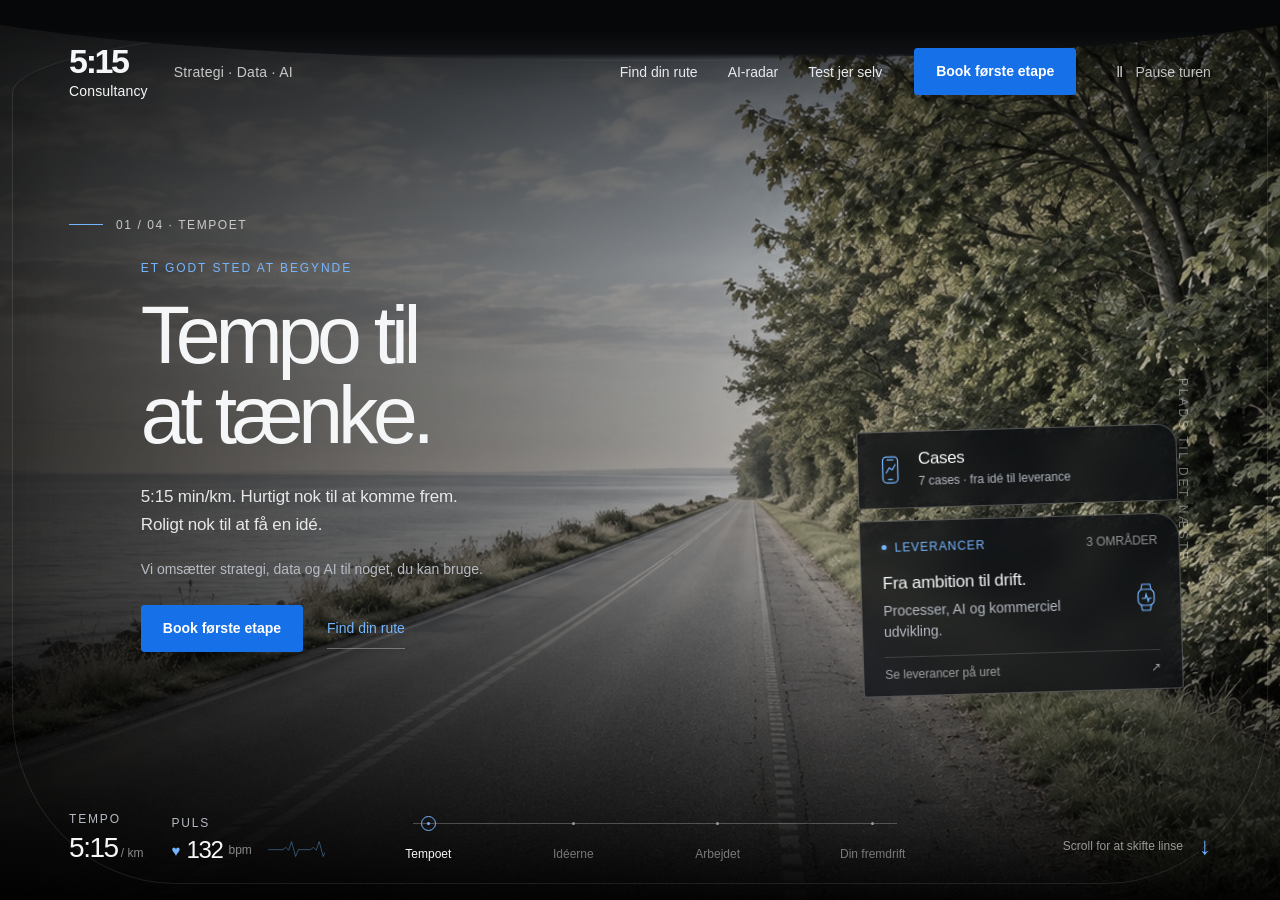
==== commit fa63dc2d: "Clarify growth and AI delivery services and refresh social preview" ====
--- a/index.html
+++ b/index.html
@@ -7,12 +7,21 @@
   <meta name="description" content="5:15. Strategi, data og AI i et tempo, hvor du kan følge med. Fra første workshop til løsninger i drift.">
   <link rel="canonical" href="https://femfemten.com/">
   <meta property="og:type" content="website">
-  <meta property="og:title" content="5:15 — Tempo til at tænke">
-  <meta property="og:description" content="Strategi, data og AI i et tempo, hvor du kan følge med. Fra første workshop til løsninger i drift.">
+  <meta property="og:title" content="5:15 Consultancy — Tempo til at tænke">
+  <meta property="og:description" content="Bedre processer, AI i praksis og salgsvækst på både top- og bundlinjen.">
   <meta property="og:url" content="https://femfemten.com/">
-  <meta property="og:image" content="https://femfemten.com/share.png">
+  <meta property="og:image" content="https://femfemten.com/share-515-consultancy-v2.jpg">
+  <meta property="og:image:type" content="image/jpeg">
+  <meta property="og:image:width" content="1200">
+  <meta property="og:image:height" content="630">
+  <meta property="og:image:alt" content="5:15 Consultancy — Tempo til at tænke. Operational Excellence, AI-implementering og Commercial Excellence langs kystvejen.">
+  <meta property="og:site_name" content="5:15 Consultancy">
   <meta property="og:locale" content="da_DK">
   <meta name="twitter:card" content="summary_large_image">
+  <meta name="twitter:title" content="5:15 Consultancy — Tempo til at tænke">
+  <meta name="twitter:description" content="Bedre processer, AI i praksis og salgsvækst på både top- og bundlinjen.">
+  <meta name="twitter:image" content="https://femfemten.com/share-515-consultancy-v2.jpg">
+  <meta name="twitter:image:alt" content="5:15 Consultancy — Tempo til at tænke langs kystvejen.">
   <script type="application/ld+json">{"@context": "https://schema.org", "@graph": [{"@type": "Organization", "@id": "https://femfemten.com/#org", "name": "Fem Femten", "legalName": "5:15 ApS", "taxID": "44632012", "vatID": "DK44632012", "url": "https://femfemten.com/", "logo": "https://femfemten.com/logo.png", "email": "hello@femfemten.com", "description": "Strategi, data og AI omsat til daglig drift. Rådgivning og løsninger i både store organisationer og SMV'er."}, {"@type": "WebSite", "url": "https://femfemten.com/", "name": "Fem Femten", "publisher": {"@id": "https://femfemten.com/#org"}, "inLanguage": ["da"]}]}</script>
   <title>5:15 — Tempo til at tænke</title>
   <link rel="icon" type="image/svg+xml" href="data:image/svg+xml,%3Csvg xmlns='http://www.w3.org/2000/svg' viewBox='0 0 64 64'%3E%3Crect width='64' height='64' rx='15' fill='%23090a0c'/%3E%3Ctext x='32' y='41' font-family='Arial' font-size='27' font-weight='700' text-anchor='middle' fill='%234898ff'%3E5:15%3C/text%3E%3C/svg%3E">
@@ -84,15 +93,15 @@
           <div class="watch-status-icon" id="watchStatusIcon" aria-hidden="true">↗</div>
           <p class="watch-eyebrow">LEVERANCER</p>
           <h2 id="watchTitle">Operational Excellence</h2>
-          <div class="watch-metric"><strong id="watchMetric">Flow</strong><span id="watchUnit">fra proces til praksis</span></div>
+          <div class="watch-metric"><strong id="watchMetric">Flow</strong><span id="watchUnit">tænkt med AI først</span></div>
           <div class="watch-dots" aria-hidden="true"><i class="active"></i><i></i><i></i></div>
         </div>
       </div>
       <div class="project-detail">
         <p class="eyebrow">DET KAN VI LEVERE</p>
-        <div class="delivery-details" aria-live="polite" aria-atomic="true"><h3 id="detailTitle">Bedre flow. Tydeligt ansvar.</h3>
-        <p id="detailCopy">Vi kortlægger arbejdsgange, finder flaskehalse og hjælper jer med at få forbedringer ind i den daglige drift. Med tydelige ejere, enkle målepunkter og en fast rytme for opfølgning.</p>
-        <dl class="project-facts"><div><dt>Leverancer</dt><dd id="deliverable">Proceskort, forbedringsplan og KPI-overblik</dd></div><div><dt>Forløbet</dt><dd id="deliveryApproach">Kortlægning → prioritering → indarbejdelse</dd></div></dl><p class="delivery-experience" id="deliveryExperience">Praktisk erfaring med operational excellence og komplekse organisationer i life science.</p></div>
+        <div class="delivery-details" aria-live="polite" aria-atomic="true"><h3 id="detailTitle">Bedre workflows. AI fra start.</h3>
+        <p id="detailCopy">Vi analyserer, hvordan arbejdet foregår i dag, og designer en ny måde at løse opgaven på med AI tænkt ind fra begyndelsen. Arbejdsgange, der ikke virker, bliver gentænkt. Vi sætter roller, AI og menneskelig kontrol op og hjælper jer med at få den nye arbejdsgang i drift.</p>
+        <dl class="project-facts"><div><dt>Leverancer</dt><dd id="deliverable">Analyse af status quo, nyt workflow og implementering med oplæring</dd></div><div><dt>Forløbet</dt><dd id="deliveryApproach">Forstå arbejdet → gentænk → implementér → mål gevinsten</dd></div></dl><p class="delivery-experience" id="deliveryExperience">Gevinsten kommer, når måden at arbejde på ændrer sig. Vi følger op på tidsforbrug, kvalitet og kapacitet — med afsæt i praktisk erfaring med operational excellence.</p></div>
         <p class="status-picker-label">Vælg et område</p>
         <div class="status-picker" id="offeringPicker" role="group" aria-label="Vælg leveranceområde"></div>
       </div>
@@ -180,6 +189,6 @@
     </div>
   </dialog>
   <dialog id="routePanel" class="route-panel" aria-labelledby="panelTitle"><div class="panel-shell"><button class="panel-close" id="closePanel" aria-label="Tilbage til løbeturen">Tilbage til turen <span aria-hidden="true">×</span></button><div id="panelContent"><h2 id="panelTitle">Første etape</h2></div></div></dialog>
-  <script src="/app.js?v=6" defer></script><script src="/tools-data.js" defer></script><script src="/route-tools.js" defer></script><script src="/v2.js?v=5" defer></script>
+  <script src="/app.js?v=7" defer></script><script src="/tools-data.js" defer></script><script src="/route-tools.js" defer></script><script src="/v2.js?v=6" defer></script>
 </body>
 </html>
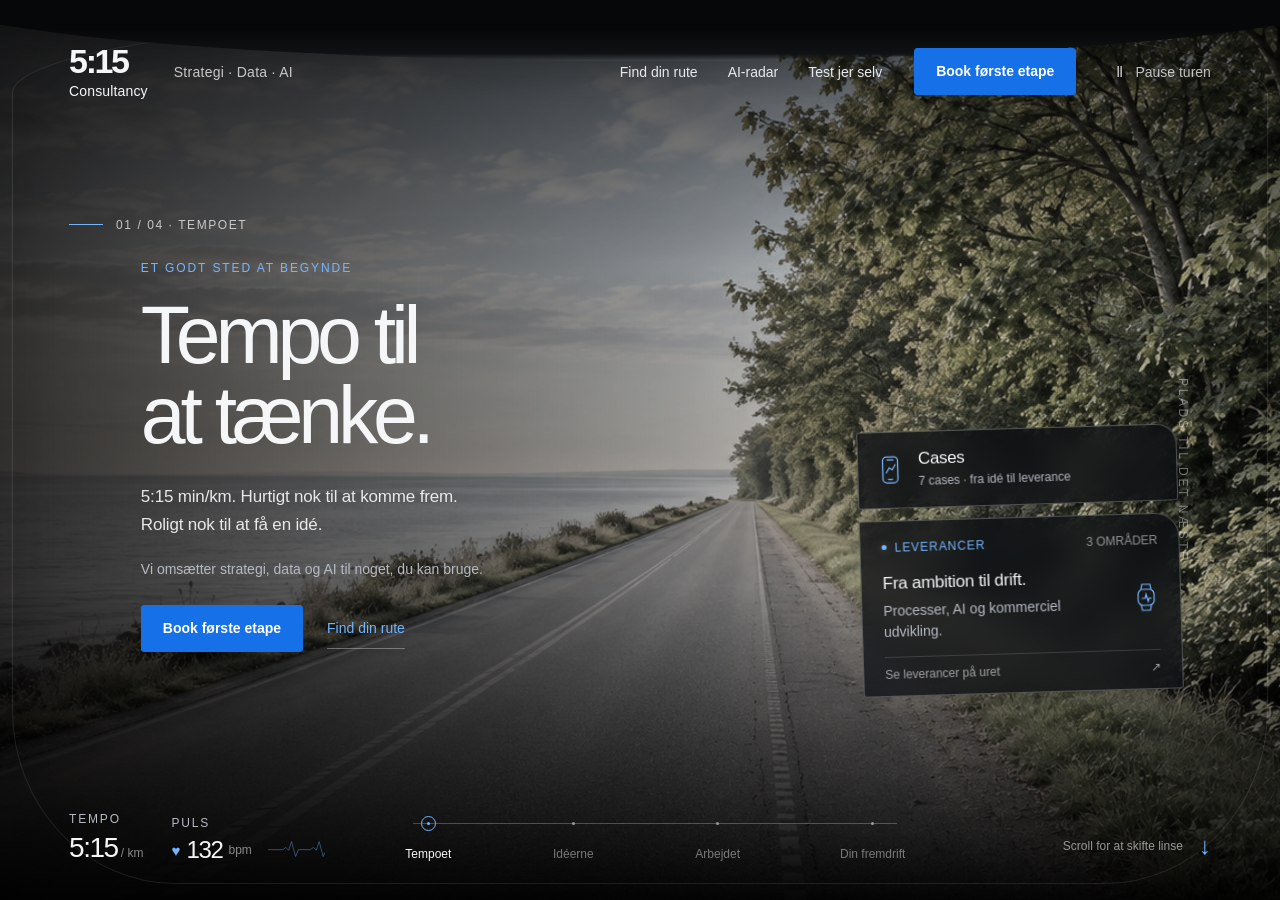
==== commit ee2ff7bd: "Tilføj GoatCounter på forsiden Forsiden var den eneste side uden besøgstæller, så forsidebesøg blev " ====
--- a/index.html
+++ b/index.html
@@ -190,5 +190,15 @@
   </dialog>
   <dialog id="routePanel" class="route-panel" aria-labelledby="panelTitle"><div class="panel-shell"><button class="panel-close" id="closePanel" aria-label="Tilbage til løbeturen">Tilbage til turen <span aria-hidden="true">×</span></button><div id="panelContent"><h2 id="panelTitle">Første etape</h2></div></div></dialog>
   <script src="/app.js?v=7" defer></script><script src="/tools-data.js" defer></script><script src="/route-tools.js" defer></script><script src="/v2.js?v=6" defer></script>
+<script>
+  document.addEventListener('click', function (e) {
+    var a = e.target.closest ? e.target.closest('a') : null;
+    if (!a || !window.goatcounter || !window.goatcounter.count) return;
+    var h = a.getAttribute('href') || '';
+    if (h.indexOf('mailto:') === 0) goatcounter.count({ path: 'klik-mail', title: 'Klik: skriv mail', event: true });
+    else if (h.indexOf('tel:') === 0) goatcounter.count({ path: 'klik-telefon', title: 'Klik: ring', event: true });
+  });
+</script>
+<script data-goatcounter="https://femfemten.goatcounter.com/count" async src="//gc.zgo.at/count.js"></script>
 </body>
 </html>
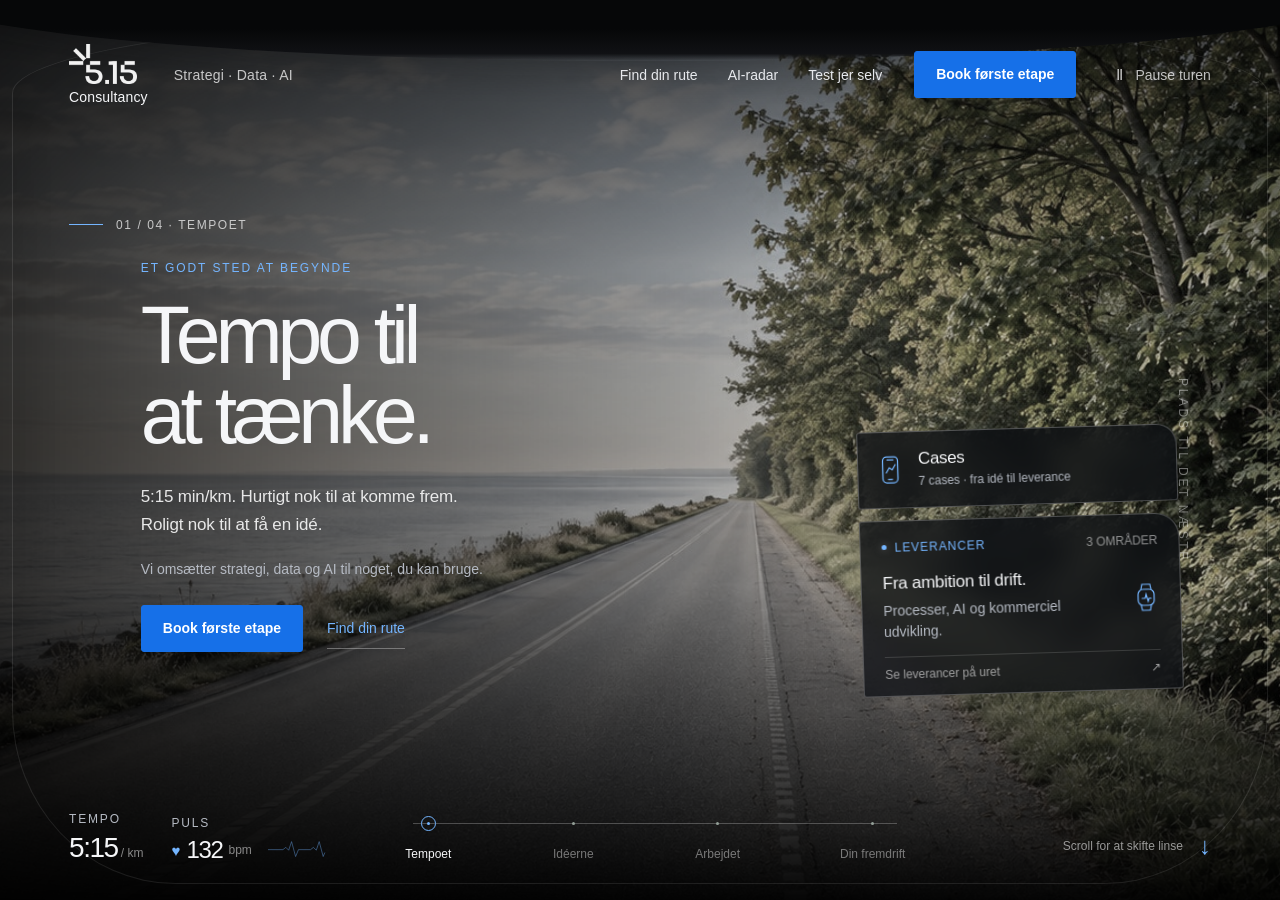
==== commit 47683691: "Udkast: logo i forsidens header, titel med begge navne, schema og tankestreger fjernet Forsidens hea" ====
--- a/index.html
+++ b/index.html
@@ -7,30 +7,30 @@
   <meta name="description" content="5:15. Strategi, data og AI i et tempo, hvor du kan følge med. Fra første workshop til løsninger i drift.">
   <link rel="canonical" href="https://femfemten.com/">
   <meta property="og:type" content="website">
-  <meta property="og:title" content="5:15 Consultancy — Tempo til at tænke">
+  <meta property="og:title" content="5:15 Consultancy: Tempo til at tænke">
   <meta property="og:description" content="Bedre processer, AI i praksis og salgsvækst på både top- og bundlinjen.">
   <meta property="og:url" content="https://femfemten.com/">
   <meta property="og:image" content="https://femfemten.com/share-515-consultancy-v2.jpg">
   <meta property="og:image:type" content="image/jpeg">
   <meta property="og:image:width" content="1200">
   <meta property="og:image:height" content="630">
-  <meta property="og:image:alt" content="5:15 Consultancy — Tempo til at tænke. Operational Excellence, AI-implementering og Commercial Excellence langs kystvejen.">
+  <meta property="og:image:alt" content="5:15 Consultancy: Tempo til at tænke. Operational Excellence, AI-implementering og Commercial Excellence langs kystvejen.">
   <meta property="og:site_name" content="5:15 Consultancy">
   <meta property="og:locale" content="da_DK">
   <meta name="twitter:card" content="summary_large_image">
-  <meta name="twitter:title" content="5:15 Consultancy — Tempo til at tænke">
+  <meta name="twitter:title" content="5:15 Consultancy: Tempo til at tænke">
   <meta name="twitter:description" content="Bedre processer, AI i praksis og salgsvækst på både top- og bundlinjen.">
   <meta name="twitter:image" content="https://femfemten.com/share-515-consultancy-v2.jpg">
-  <meta name="twitter:image:alt" content="5:15 Consultancy — Tempo til at tænke langs kystvejen.">
-  <script type="application/ld+json">{"@context": "https://schema.org", "@graph": [{"@type": "Organization", "@id": "https://femfemten.com/#org", "name": "Fem Femten", "legalName": "5:15 ApS", "taxID": "44632012", "vatID": "DK44632012", "url": "https://femfemten.com/", "logo": "https://femfemten.com/logo.png", "email": "hello@femfemten.com", "description": "Strategi, data og AI omsat til daglig drift. Rådgivning og løsninger i både store organisationer og SMV'er."}, {"@type": "WebSite", "url": "https://femfemten.com/", "name": "Fem Femten", "publisher": {"@id": "https://femfemten.com/#org"}, "inLanguage": ["da"]}]}</script>
-  <title>5:15 — Tempo til at tænke</title>
+  <meta name="twitter:image:alt" content="5:15 Consultancy: Tempo til at tænke langs kystvejen.">
+  <script type="application/ld+json">{"@context": "https://schema.org", "@graph": [{"@type": "Organization", "@id": "https://femfemten.com/#org", "name": "Fem Femten", "legalName": "5:15 ApS", "taxID": "44632012", "vatID": "DK44632012", "url": "https://femfemten.com/", "logo": "https://femfemten.com/logo.png", "email": "hello@femfemten.com", "description": "Strategi, data og AI omsat til daglig drift. Rådgivning og løsninger i både store organisationer og SMV'er.", "alternateName": ["5:15 Consultancy", "5:15", "femfemten"], "knowsAbout": ["Operational Excellence", "AI-implementering", "Commercial Excellence", "Procesoptimering", "AI i arbejdsgange", "Salgs- og prisudvikling"], "makesOffer": [{"@type": "Offer", "itemOffered": {"@type": "Service", "name": "Operational Excellence", "description": "Analyse af arbejdsgange og nye workflows med AI tænkt ind fra start, implementering og oplæring."}}, {"@type": "Offer", "itemOffered": {"@type": "Service", "name": "AI-implementering", "description": "Udvikling og implementering af AI-løsninger med data, værktøjer og integrationer, afprøvet med brugerne."}}, {"@type": "Offer", "itemOffered": {"@type": "Service", "name": "Commercial Excellence", "description": "Vækstplan, kundeprioritering og pris- og salgsindsatser med opfølgning på omsætning og indtjening."}}, {"@type": "Offer", "itemOffered": {"@type": "Service", "name": "Workshop: første etape", "description": "2,5 timer hos kunden inklusive forberedelse og skriftlig opsamling."}, "price": "5000", "priceCurrency": "DKK"}]}, {"@type": "WebSite", "url": "https://femfemten.com/", "name": "Fem Femten", "publisher": {"@id": "https://femfemten.com/#org"}, "inLanguage": ["da"]}]}</script>
+  <title>5:15 Consultancy | Fem Femten: strategi, data og AI</title>
   <link rel="icon" type="image/svg+xml" href="data:image/svg+xml,%3Csvg xmlns='http://www.w3.org/2000/svg' viewBox='0 0 64 64'%3E%3Crect width='64' height='64' rx='15' fill='%23090a0c'/%3E%3Ctext x='32' y='41' font-family='Arial' font-size='27' font-weight='700' text-anchor='middle' fill='%234898ff'%3E5:15%3C/text%3E%3C/svg%3E">
   <link rel="stylesheet" href="/style.css">
   <link rel="stylesheet" href="/phone.css">
-  <link rel="stylesheet" href="/v2.css?v=6">
+  <link rel="stylesheet" href="/v2.css?v=7">
 </head>
 <body>
-  <noscript><div style="position:fixed;inset:0;z-index:99999;background:#08090b;color:white;padding:3rem;font:18px/1.6 system-ui;overflow:auto"><h1>5:15 — Strategi, data og AI</h1><p>Den interaktive løbetur kræver JavaScript. Du kan stadig læse om vores arbejde og kontakte os:</p><p><a style="color:#74b5ff" href="/cases.html">Cases</a> · <a style="color:#74b5ff" href="/workshop.html">Workshop</a> · <a style="color:#74b5ff" href="/privatliv.html">Privatliv</a></p><p><a style="color:#74b5ff" href="mailto:hello@femfemten.com">hello@femfemten.com</a> · +45 21 60 09 84</p></div></noscript>
+  <noscript><div style="position:fixed;inset:0;z-index:99999;background:#08090b;color:white;padding:3rem;font:18px/1.6 system-ui;overflow:auto"><h1>5:15 Consultancy: strategi, data og AI</h1><p>Den interaktive løbetur kræver JavaScript. Du kan stadig læse om vores arbejde og kontakte os:</p><p><a style="color:#74b5ff" href="/cases.html">Cases</a> · <a style="color:#74b5ff" href="/workshop.html">Workshop</a> · <a style="color:#74b5ff" href="/privatliv.html">Privatliv</a></p><p><a style="color:#74b5ff" href="mailto:hello@femfemten.com">hello@femfemten.com</a> · +45 21 60 09 84</p></div></noscript>
   <a class="skip" href="#lens">Spring til indhold</a>
   <div id="scenery" class="scenery" aria-hidden="true"><canvas id="road"></canvas><div class="photo-fallback"></div></div>
   <div class="atmosphere" aria-hidden="true"></div>
@@ -38,7 +38,7 @@
   <div class="lens-edge" aria-hidden="true"></div>
   <div class="lens-flash" aria-hidden="true"></div>
   <header class="header">
-    <button class="wordmark" id="home" aria-label="5:15 Consultancy — tilbage til start">5:15 <span class="wordmark-descriptor">Consultancy</span></button>
+    <button class="wordmark" id="home" aria-label="5:15 Consultancy, tilbage til start"><img class="wordmark-logo" src="/logo-hvid.png" alt="5:15" width="420" height="248"><span class="wordmark-descriptor">Consultancy</span></button>
     <span class="header-caption">Strategi · Data · AI</span><nav class="top-nav" aria-label="Genveje"><button data-panel="services">Find din rute</button><button data-panel="radar">AI-radar</button><button data-panel="test">Test jer selv</button></nav><button class="primary-cta header-cta" data-panel="start">Book første etape</button>
     <button class="motion" id="motion" aria-pressed="false" aria-label="Sæt bevægelsen på pause"><span id="motionIcon">Ⅱ</span><span id="motionText">Pause turen</span></button>
   </header>
@@ -101,7 +101,7 @@
         <p class="eyebrow">DET KAN VI LEVERE</p>
         <div class="delivery-details" aria-live="polite" aria-atomic="true"><h3 id="detailTitle">Bedre workflows. AI fra start.</h3>
         <p id="detailCopy">Vi analyserer, hvordan arbejdet foregår i dag, og designer en ny måde at løse opgaven på med AI tænkt ind fra begyndelsen. Arbejdsgange, der ikke virker, bliver gentænkt. Vi sætter roller, AI og menneskelig kontrol op og hjælper jer med at få den nye arbejdsgang i drift.</p>
-        <dl class="project-facts"><div><dt>Leverancer</dt><dd id="deliverable">Analyse af status quo, nyt workflow og implementering med oplæring</dd></div><div><dt>Forløbet</dt><dd id="deliveryApproach">Forstå arbejdet → gentænk → implementér → mål gevinsten</dd></div></dl><p class="delivery-experience" id="deliveryExperience">Gevinsten kommer, når måden at arbejde på ændrer sig. Vi følger op på tidsforbrug, kvalitet og kapacitet — med afsæt i praktisk erfaring med operational excellence.</p></div>
+        <dl class="project-facts"><div><dt>Leverancer</dt><dd id="deliverable">Analyse af status quo, nyt workflow og implementering med oplæring</dd></div><div><dt>Forløbet</dt><dd id="deliveryApproach">Forstå arbejdet → gentænk → implementér → mål gevinsten</dd></div></dl><p class="delivery-experience" id="deliveryExperience">Gevinsten kommer, når måden at arbejde på ændrer sig. Vi følger op på tidsforbrug, kvalitet og kapacitet, med afsæt i praktisk erfaring med operational excellence.</p></div>
         <p class="status-picker-label">Vælg et område</p>
         <div class="status-picker" id="offeringPicker" role="group" aria-label="Vælg leveranceområde"></div>
       </div>
--- a/v2.css
+++ b/v2.css
@@ -23,3 +23,5 @@
 .project-detail{padding-top:15px;padding-bottom:15px}
 .watch-overlay{min-height:760px;height:auto}
 @media(max-width:760px){.watch-overlay{min-height:100%}.delivery-details>p{line-height:1.6}.delivery-details .delivery-experience{font-size:14px}}
+
+.wordmark-logo{display:block;height:40px;width:auto}@media(max-width:760px){.wordmark-logo{height:32px}}
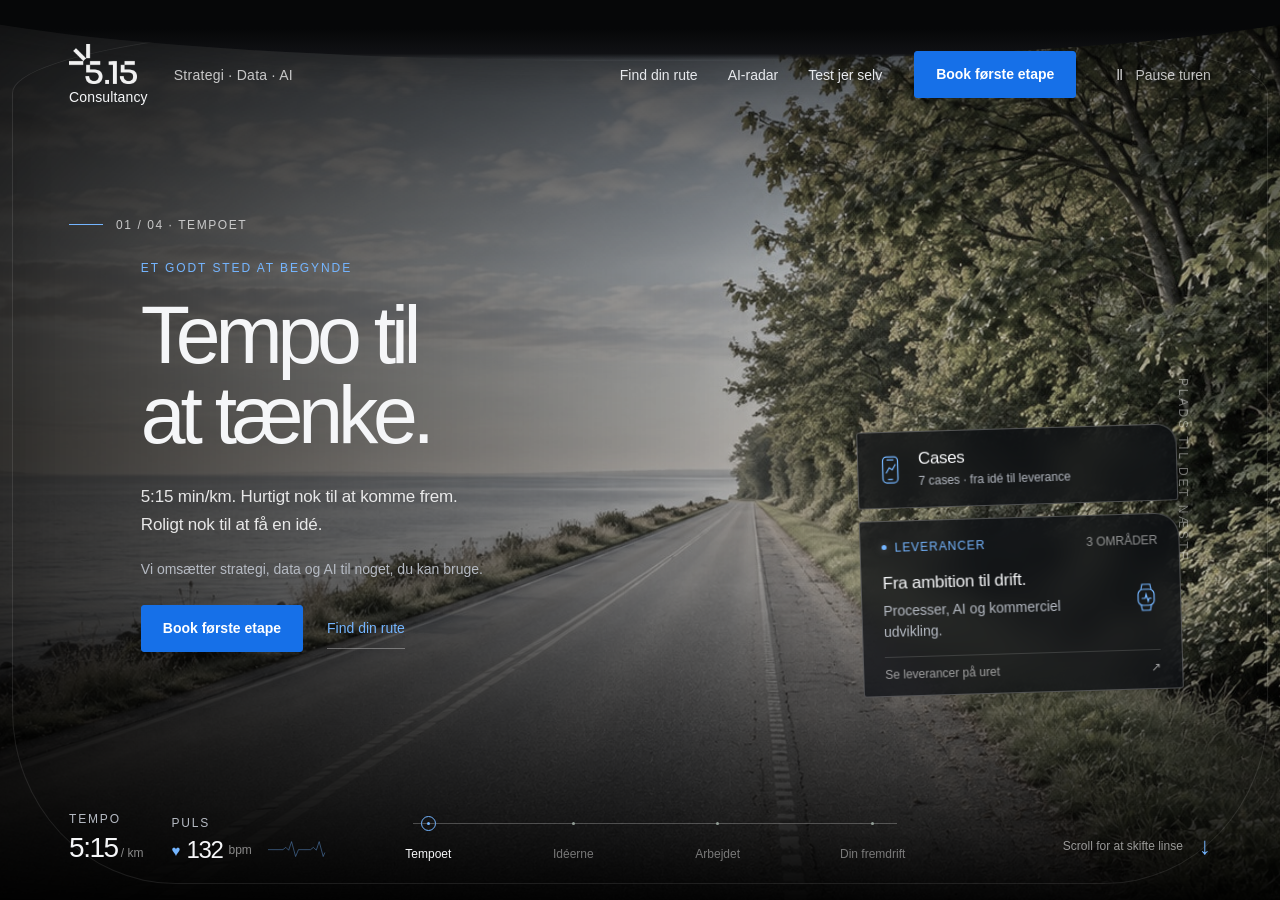
==== commit accb1b05: "Udkast: ydelsessider i løbeturens panelstil, #cases åbner casetelefonen, workshop beholder noindex C" ====
--- a/index.html
+++ b/index.html
@@ -30,7 +30,7 @@
   <link rel="stylesheet" href="/v2.css?v=7">
 </head>
 <body>
-  <noscript><div style="position:fixed;inset:0;z-index:99999;background:#08090b;color:white;padding:3rem;font:18px/1.6 system-ui;overflow:auto"><h1>5:15 Consultancy: strategi, data og AI</h1><p>Den interaktive løbetur kræver JavaScript. Du kan stadig læse om vores arbejde og kontakte os:</p><p><a style="color:#74b5ff" href="/cases.html">Cases</a> · <a style="color:#74b5ff" href="/workshop.html">Workshop</a> · <a style="color:#74b5ff" href="/privatliv.html">Privatliv</a></p><p><a style="color:#74b5ff" href="mailto:hello@femfemten.com">hello@femfemten.com</a> · +45 21 60 09 84</p></div></noscript>
+  <noscript><div style="position:fixed;inset:0;z-index:99999;background:#08090b;color:white;padding:3rem;font:18px/1.6 system-ui;overflow:auto"><h1>5:15 Consultancy: strategi, data og AI</h1><p>Den interaktive løbetur kræver JavaScript. Du kan stadig læse om vores arbejde og kontakte os:</p><p>Vores områder: <a style="color:#74b5ff" href="/operational-excellence.html">Operational Excellence</a> · <a style="color:#74b5ff" href="/ai-implementering.html">AI-implementering</a> · <a style="color:#74b5ff" href="/commercial-excellence.html">Commercial Excellence</a></p><p><a style="color:#74b5ff" href="/cases.html">Cases</a> · <a style="color:#74b5ff" href="/workshop.html">Workshop</a> · <a style="color:#74b5ff" href="/privatliv.html">Privatliv</a></p><p><a style="color:#74b5ff" href="mailto:hello@femfemten.com">hello@femfemten.com</a> · +45 21 60 09 84</p></div></noscript>
   <a class="skip" href="#lens">Spring til indhold</a>
   <div id="scenery" class="scenery" aria-hidden="true"><canvas id="road"></canvas><div class="photo-fallback"></div></div>
   <div class="atmosphere" aria-hidden="true"></div>
@@ -101,7 +101,7 @@
         <p class="eyebrow">DET KAN VI LEVERE</p>
         <div class="delivery-details" aria-live="polite" aria-atomic="true"><h3 id="detailTitle">Bedre workflows. AI fra start.</h3>
         <p id="detailCopy">Vi analyserer, hvordan arbejdet foregår i dag, og designer en ny måde at løse opgaven på med AI tænkt ind fra begyndelsen. Arbejdsgange, der ikke virker, bliver gentænkt. Vi sætter roller, AI og menneskelig kontrol op og hjælper jer med at få den nye arbejdsgang i drift.</p>
-        <dl class="project-facts"><div><dt>Leverancer</dt><dd id="deliverable">Analyse af status quo, nyt workflow og implementering med oplæring</dd></div><div><dt>Forløbet</dt><dd id="deliveryApproach">Forstå arbejdet → gentænk → implementér → mål gevinsten</dd></div></dl><p class="delivery-experience" id="deliveryExperience">Gevinsten kommer, når måden at arbejde på ændrer sig. Vi følger op på tidsforbrug, kvalitet og kapacitet, med afsæt i praktisk erfaring med operational excellence.</p></div>
+        <dl class="project-facts"><div><dt>Leverancer</dt><dd id="deliverable">Analyse af status quo, nyt workflow og implementering med oplæring</dd></div><div><dt>Forløbet</dt><dd id="deliveryApproach">Forstå arbejdet → gentænk → implementér → mål gevinsten</dd></div></dl><p class="delivery-experience" id="deliveryExperience">Gevinsten kommer, når måden at arbejde på ændrer sig. Vi følger op på tidsforbrug, kvalitet og kapacitet, med afsæt i praktisk erfaring med operational excellence.</p><p class="delivery-more"><a id="offeringLink" href="/operational-excellence.html" style="color:#74b5ff">Læs mere om Operational Excellence</a></p></div>
         <p class="status-picker-label">Vælg et område</p>
         <div class="status-picker" id="offeringPicker" role="group" aria-label="Vælg leveranceområde"></div>
       </div>
@@ -189,7 +189,7 @@
     </div>
   </dialog>
   <dialog id="routePanel" class="route-panel" aria-labelledby="panelTitle"><div class="panel-shell"><button class="panel-close" id="closePanel" aria-label="Tilbage til løbeturen">Tilbage til turen <span aria-hidden="true">×</span></button><div id="panelContent"><h2 id="panelTitle">Første etape</h2></div></div></dialog>
-  <script src="/app.js?v=7" defer></script><script src="/tools-data.js" defer></script><script src="/route-tools.js" defer></script><script src="/v2.js?v=6" defer></script>
+  <script src="/app.js?v=8" defer></script><script src="/tools-data.js" defer></script><script src="/route-tools.js" defer></script><script src="/v2.js?v=7" defer></script>
 <script>
   document.addEventListener('click', function (e) {
     var a = e.target.closest ? e.target.closest('a') : null;
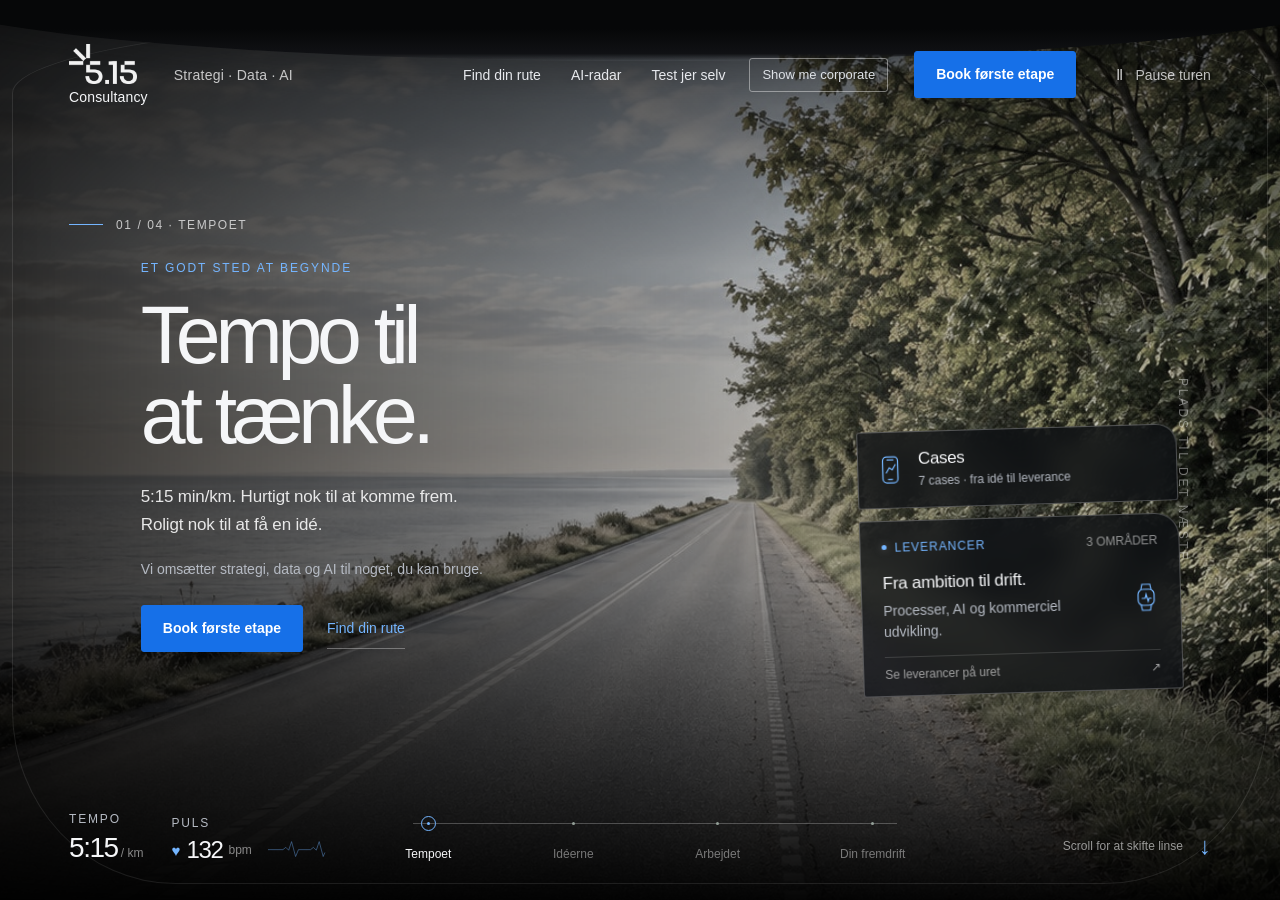
==== commit bbabc67a: "Udkast: corporate-udgave med Show me corporate, gamle sider samlet under corporate med noindex Co-Au" ====
--- a/index.html
+++ b/index.html
@@ -27,7 +27,7 @@
   <link rel="icon" type="image/svg+xml" href="data:image/svg+xml,%3Csvg xmlns='http://www.w3.org/2000/svg' viewBox='0 0 64 64'%3E%3Crect width='64' height='64' rx='15' fill='%23090a0c'/%3E%3Ctext x='32' y='41' font-family='Arial' font-size='27' font-weight='700' text-anchor='middle' fill='%234898ff'%3E5:15%3C/text%3E%3C/svg%3E">
   <link rel="stylesheet" href="/style.css">
   <link rel="stylesheet" href="/phone.css">
-  <link rel="stylesheet" href="/v2.css?v=7">
+  <link rel="stylesheet" href="/v2.css?v=8">
 </head>
 <body>
   <noscript><div style="position:fixed;inset:0;z-index:99999;background:#08090b;color:white;padding:3rem;font:18px/1.6 system-ui;overflow:auto"><h1>5:15 Consultancy: strategi, data og AI</h1><p>Den interaktive løbetur kræver JavaScript. Du kan stadig læse om vores arbejde og kontakte os:</p><p>Vores områder: <a style="color:#74b5ff" href="/operational-excellence.html">Operational Excellence</a> · <a style="color:#74b5ff" href="/ai-implementering.html">AI-implementering</a> · <a style="color:#74b5ff" href="/commercial-excellence.html">Commercial Excellence</a></p><p><a style="color:#74b5ff" href="/cases.html">Cases</a> · <a style="color:#74b5ff" href="/workshop.html">Workshop</a> · <a style="color:#74b5ff" href="/privatliv.html">Privatliv</a></p><p><a style="color:#74b5ff" href="mailto:hello@femfemten.com">hello@femfemten.com</a> · +45 21 60 09 84</p></div></noscript>
@@ -39,7 +39,7 @@
   <div class="lens-flash" aria-hidden="true"></div>
   <header class="header">
     <button class="wordmark" id="home" aria-label="5:15 Consultancy, tilbage til start"><img class="wordmark-logo" src="/logo-hvid.png" alt="5:15" width="420" height="248"><span class="wordmark-descriptor">Consultancy</span></button>
-    <span class="header-caption">Strategi · Data · AI</span><nav class="top-nav" aria-label="Genveje"><button data-panel="services">Find din rute</button><button data-panel="radar">AI-radar</button><button data-panel="test">Test jer selv</button></nav><button class="primary-cta header-cta" data-panel="start">Book første etape</button>
+    <span class="header-caption">Strategi · Data · AI</span><nav class="top-nav" aria-label="Genveje"><button data-panel="services">Find din rute</button><button data-panel="radar">AI-radar</button><button data-panel="test">Test jer selv</button><a class="corporate-switch" href="/corporate.html" data-goatcounter-click="skift-til-corporate" data-goatcounter-title="Skift: show me corporate"><span class="cs-long">Show me&nbsp;</span>corporate</a></nav><button class="primary-cta header-cta" data-panel="start">Book første etape</button>
     <button class="motion" id="motion" aria-pressed="false" aria-label="Sæt bevægelsen på pause"><span id="motionIcon">Ⅱ</span><span id="motionText">Pause turen</span></button>
   </header>
   <main id="main">
@@ -189,7 +189,7 @@
     </div>
   </dialog>
   <dialog id="routePanel" class="route-panel" aria-labelledby="panelTitle"><div class="panel-shell"><button class="panel-close" id="closePanel" aria-label="Tilbage til løbeturen">Tilbage til turen <span aria-hidden="true">×</span></button><div id="panelContent"><h2 id="panelTitle">Første etape</h2></div></div></dialog>
-  <script src="/app.js?v=8" defer></script><script src="/tools-data.js" defer></script><script src="/route-tools.js" defer></script><script src="/v2.js?v=7" defer></script>
+  <script src="/app.js?v=8" defer></script><script src="/tools-data.js" defer></script><script src="/route-tools.js" defer></script><script src="/v2.js?v=8" defer></script>
 <script>
   document.addEventListener('click', function (e) {
     var a = e.target.closest ? e.target.closest('a') : null;
--- a/v2.css
+++ b/v2.css
@@ -25,3 +25,5 @@
 @media(max-width:760px){.watch-overlay{min-height:100%}.delivery-details>p{line-height:1.6}.delivery-details .delivery-experience{font-size:14px}}
 
 .wordmark-logo{display:block;height:40px;width:auto}@media(max-width:760px){.wordmark-logo{height:32px}}
+
+.corporate-switch{display:inline-flex;align-items:center;min-height:34px;align-self:center;padding:0 12px;border:1px solid rgba(238,238,238,.45);border-radius:3px;font-size:13px;color:#dee2e7;text-decoration:none;white-space:nowrap}.corporate-switch:hover{border-color:var(--acid);color:var(--acid)}@media(max-width:760px){.top-nav{gap:16px}.corporate-switch{min-height:30px;padding:0 9px;font-size:13px;margin-left:auto}.corporate-switch .cs-long{display:none}}
